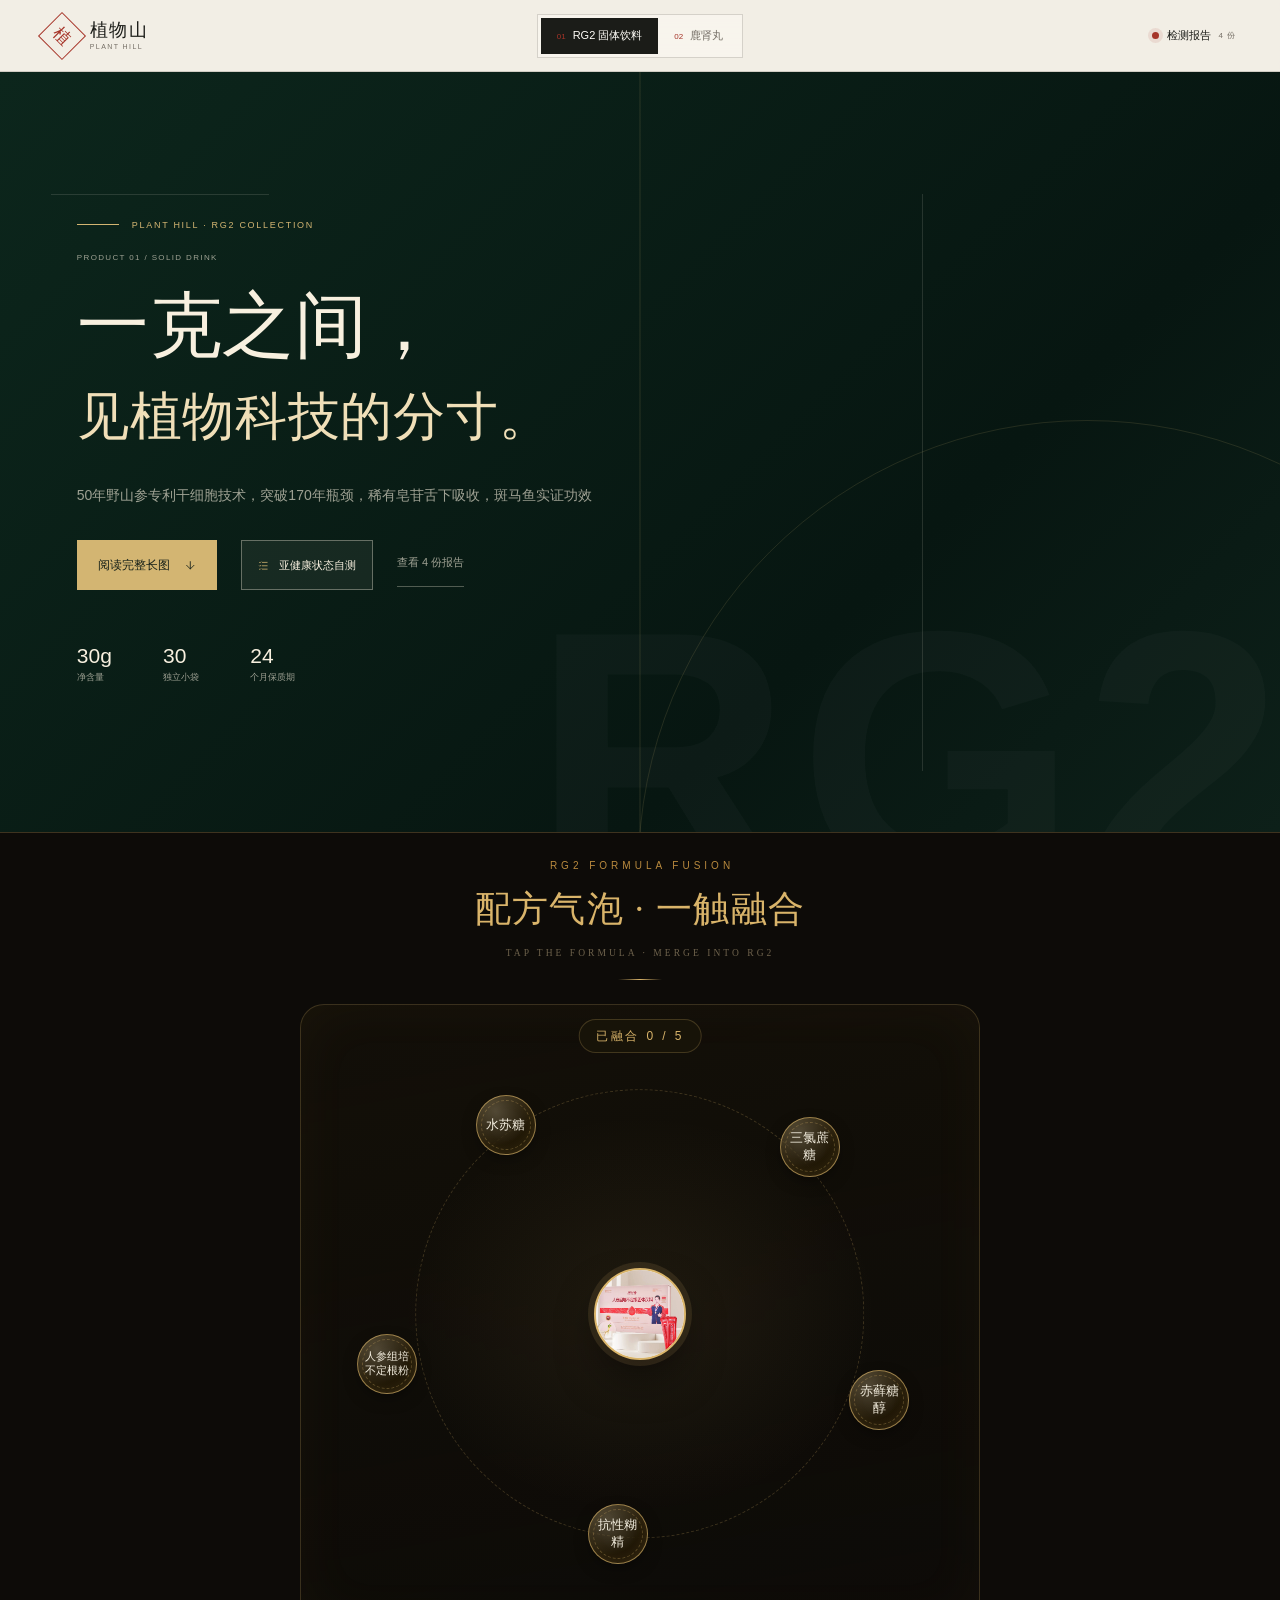
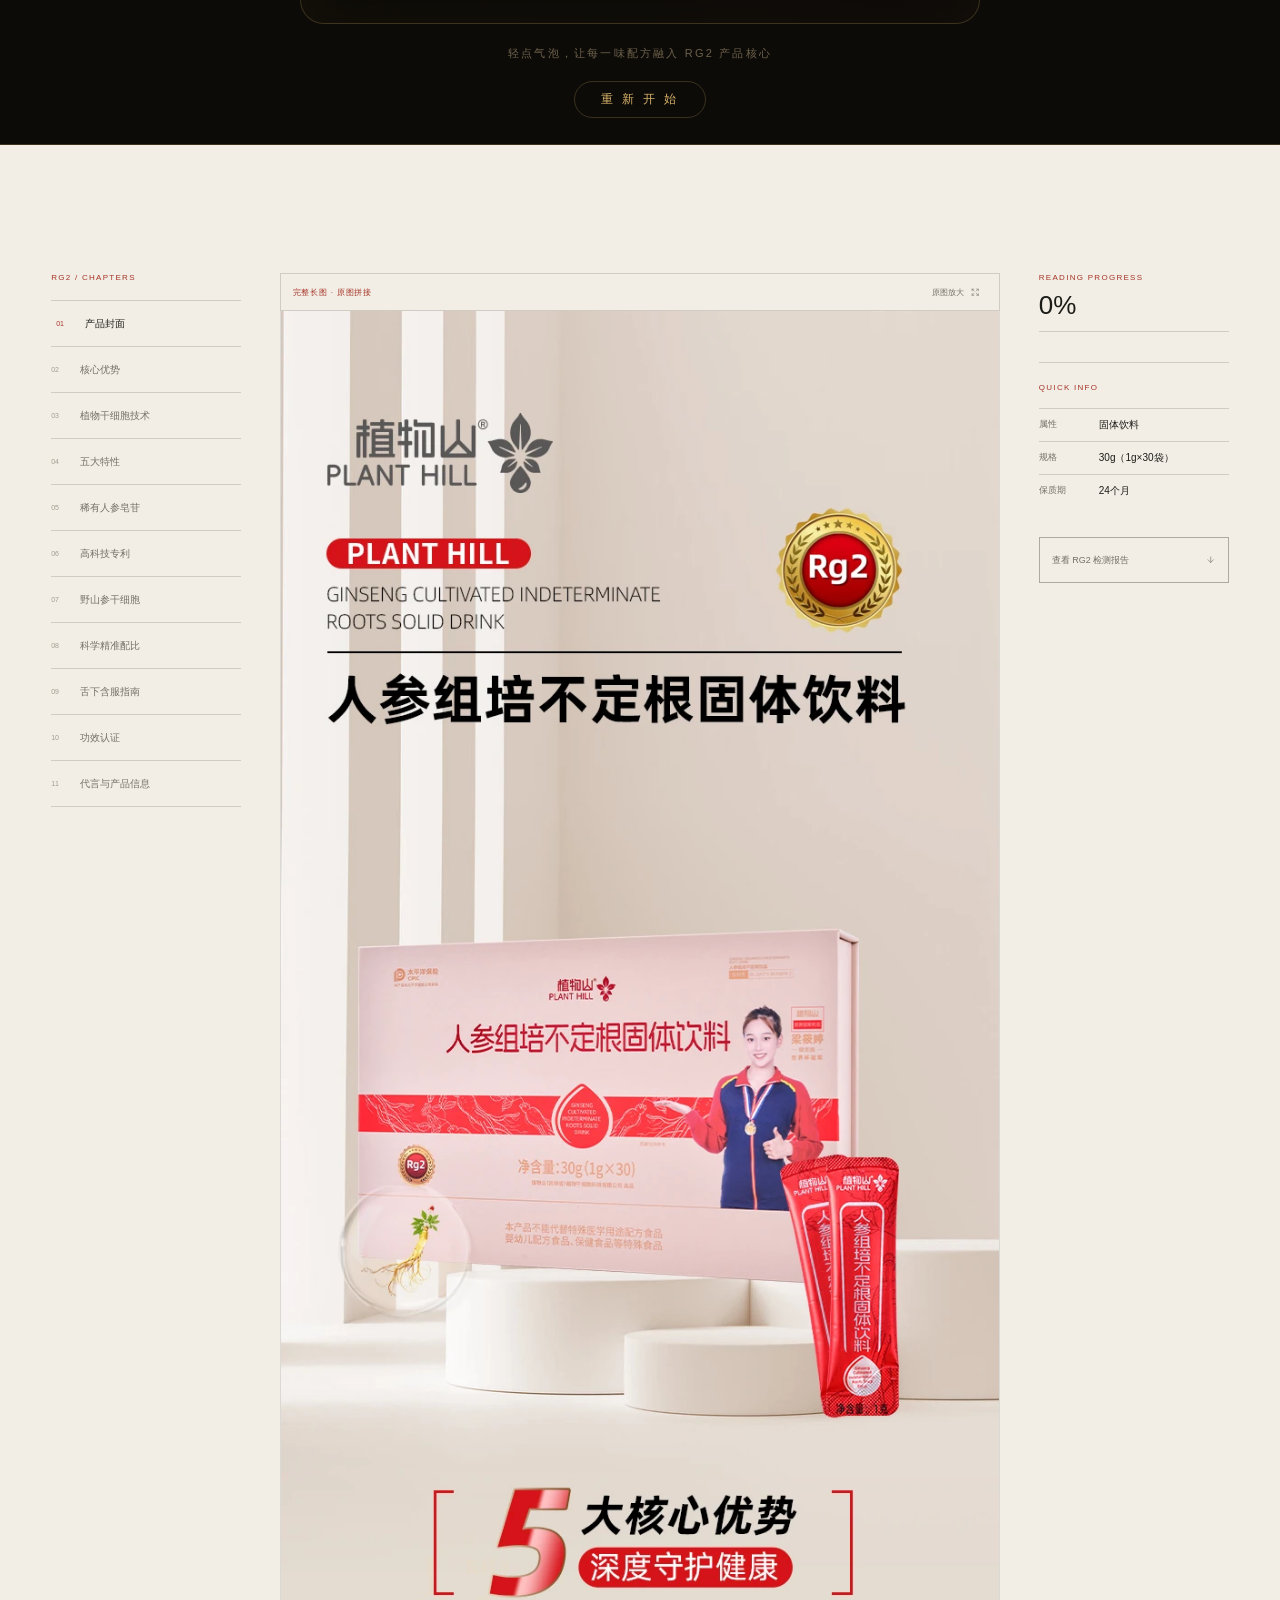
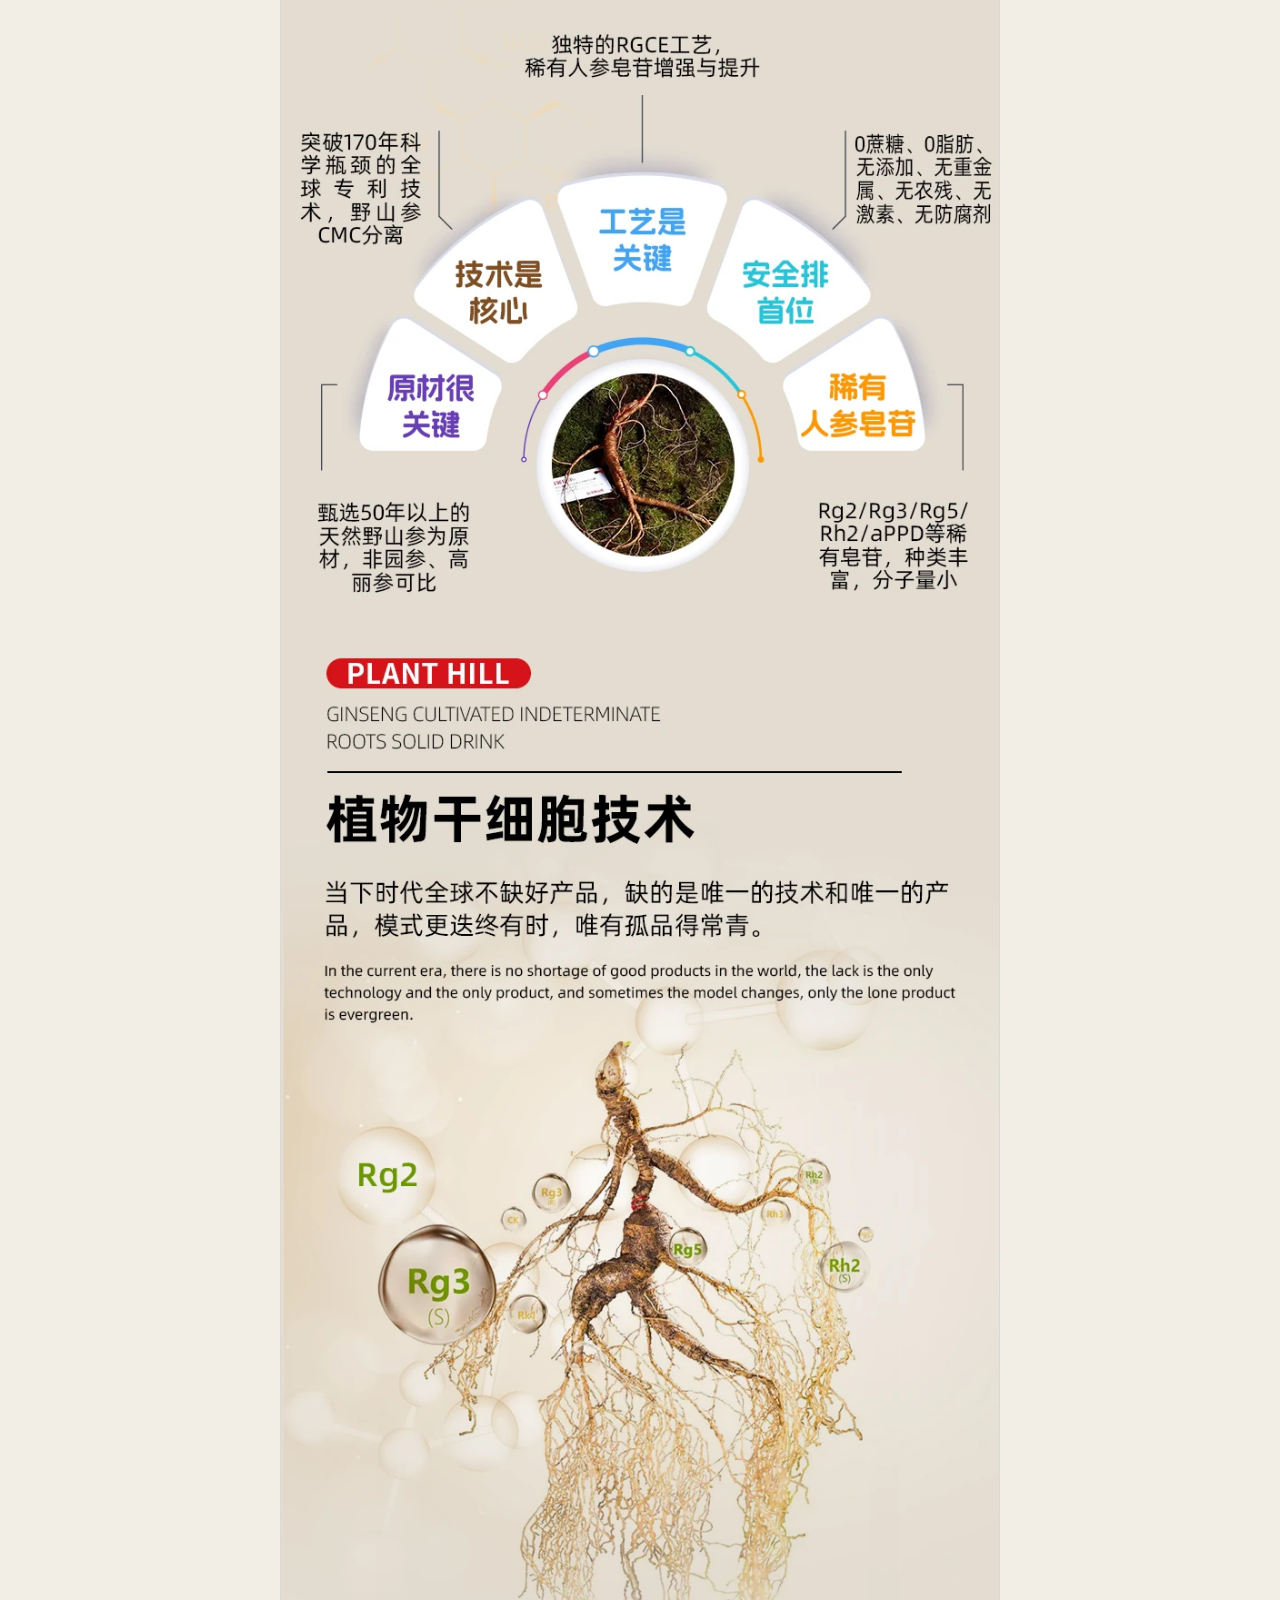
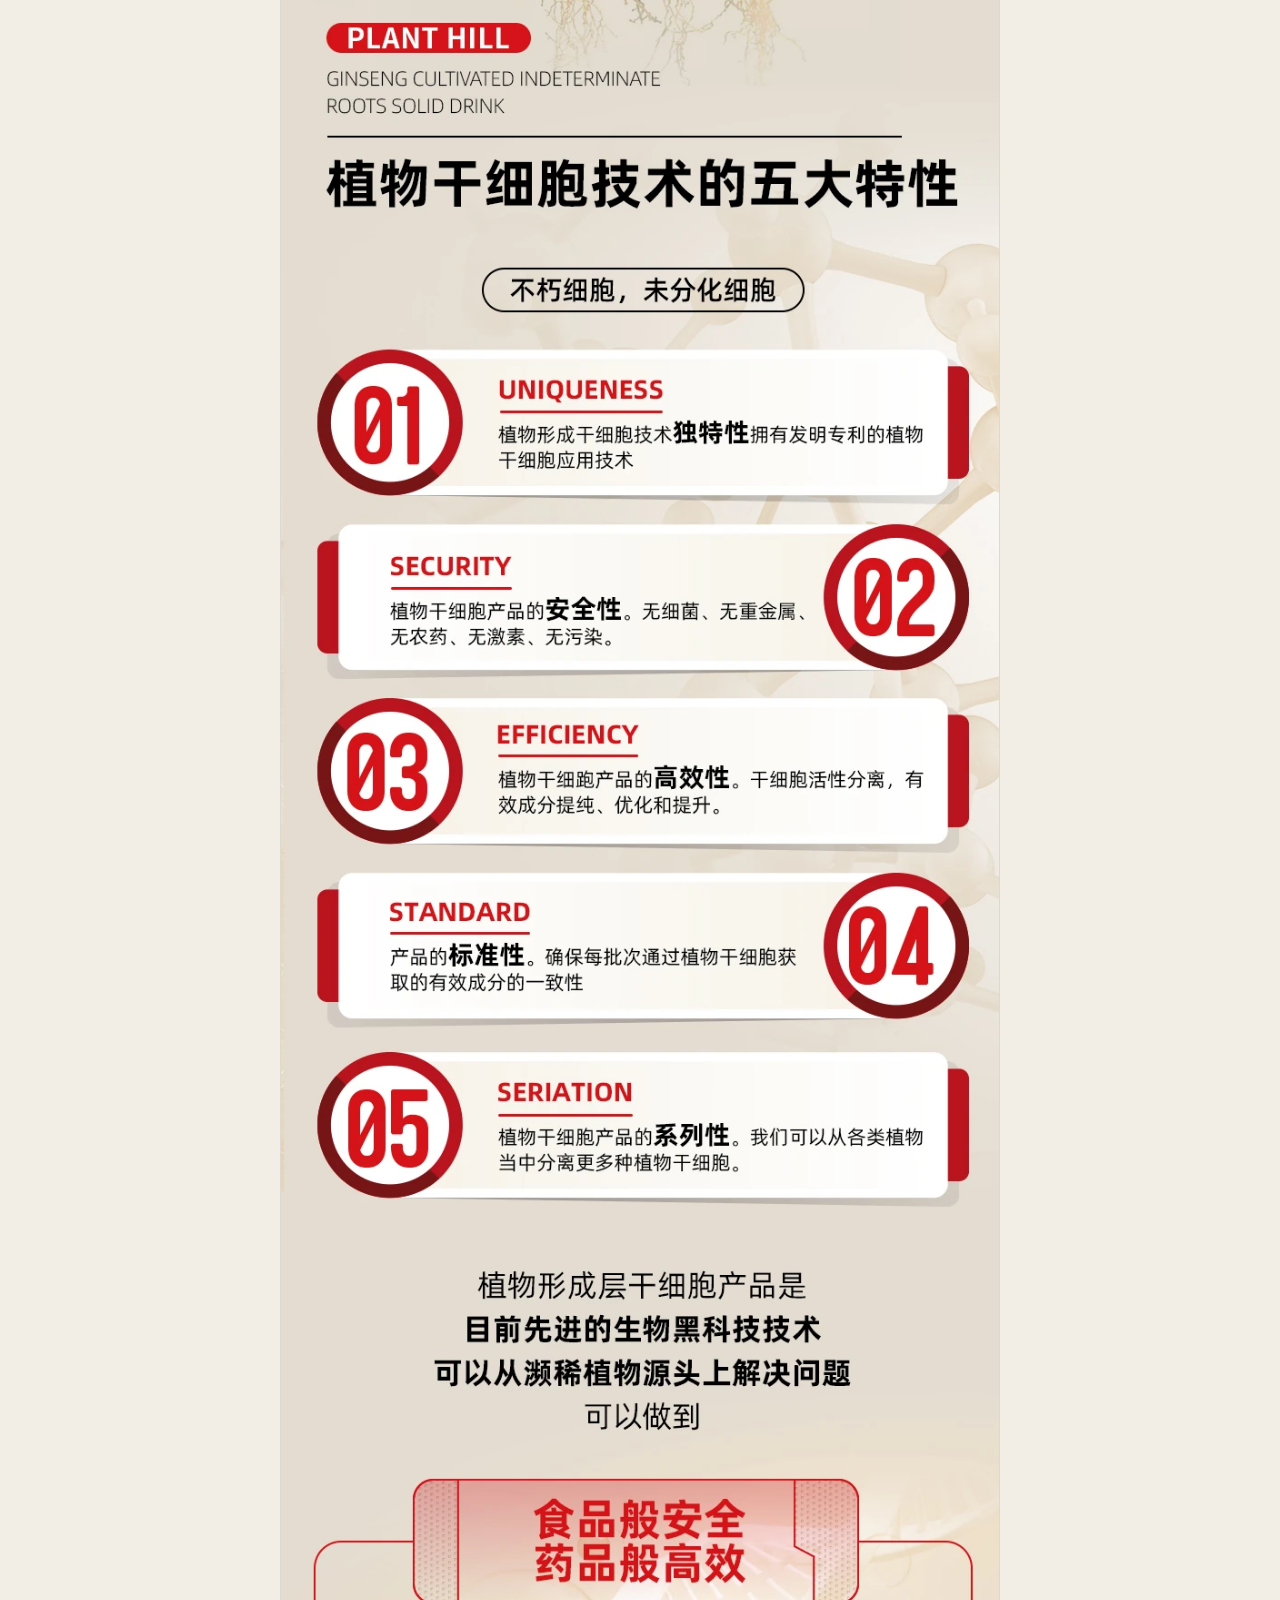
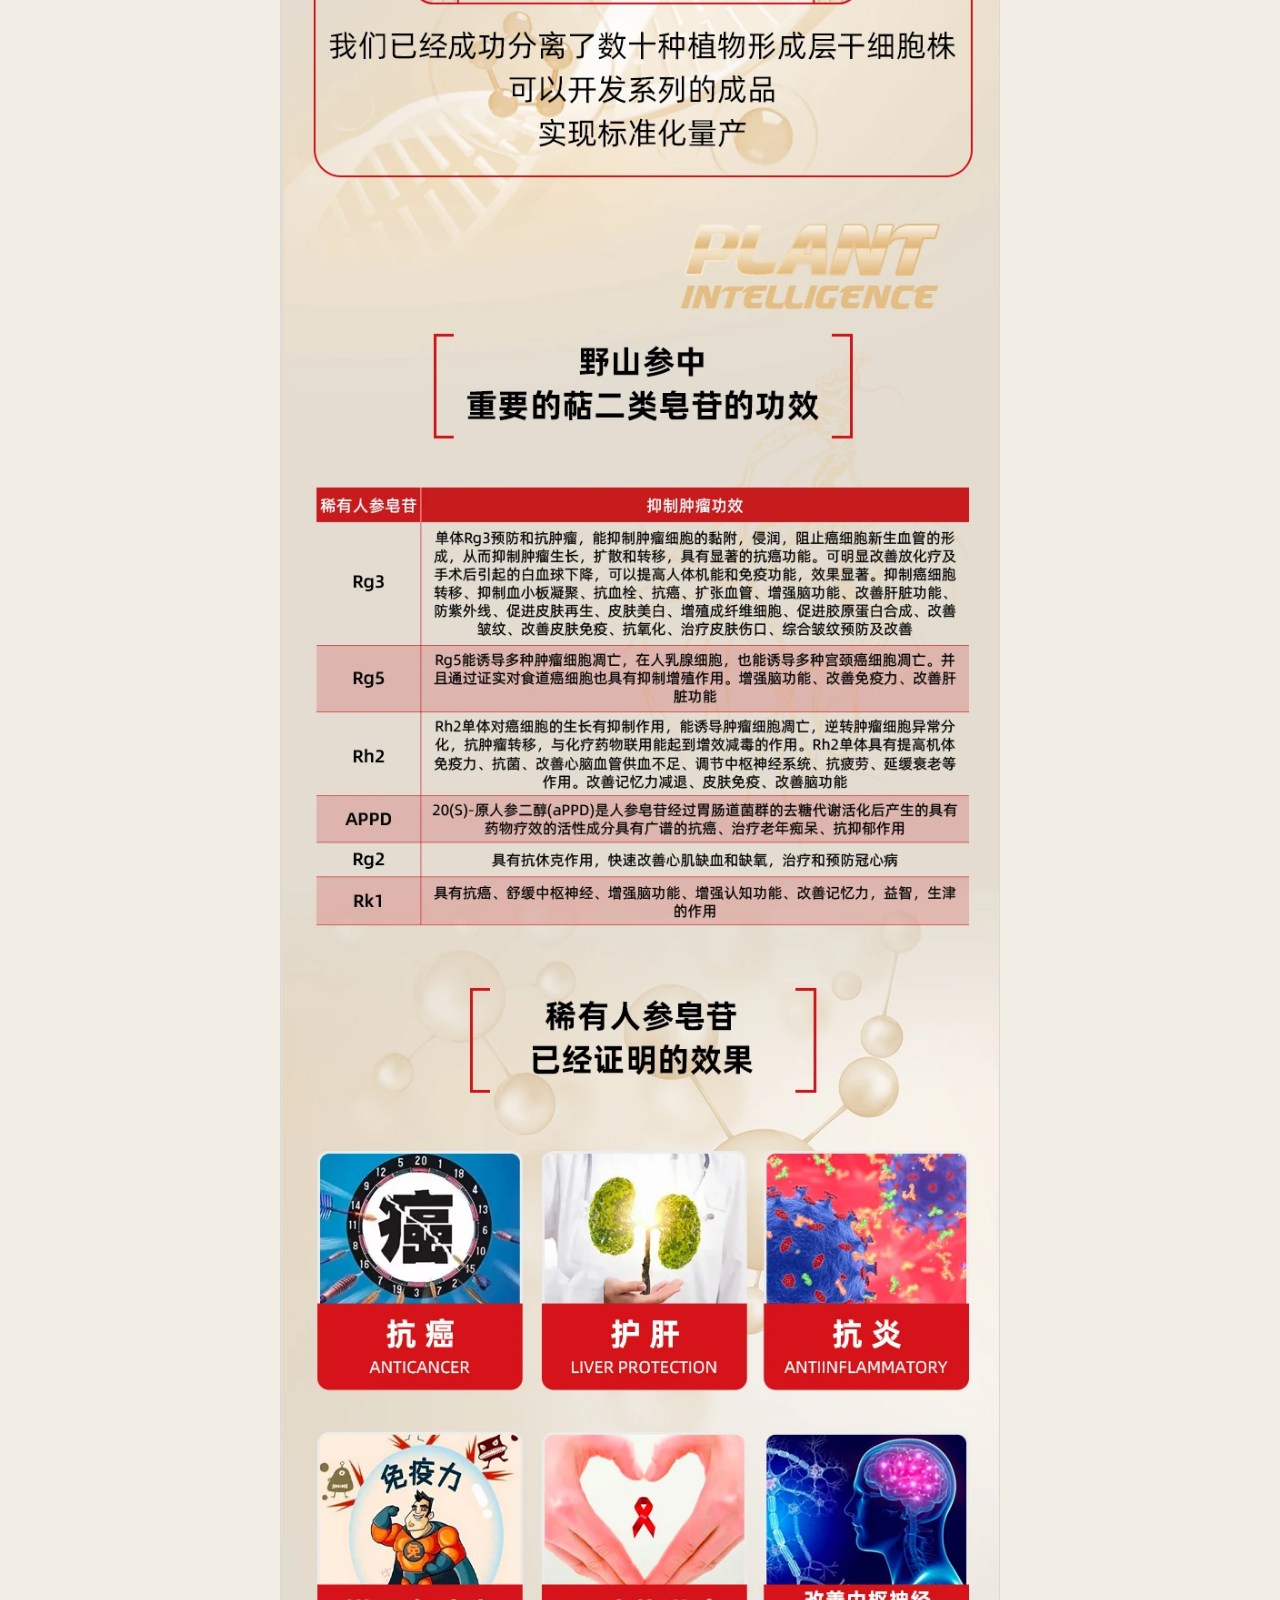
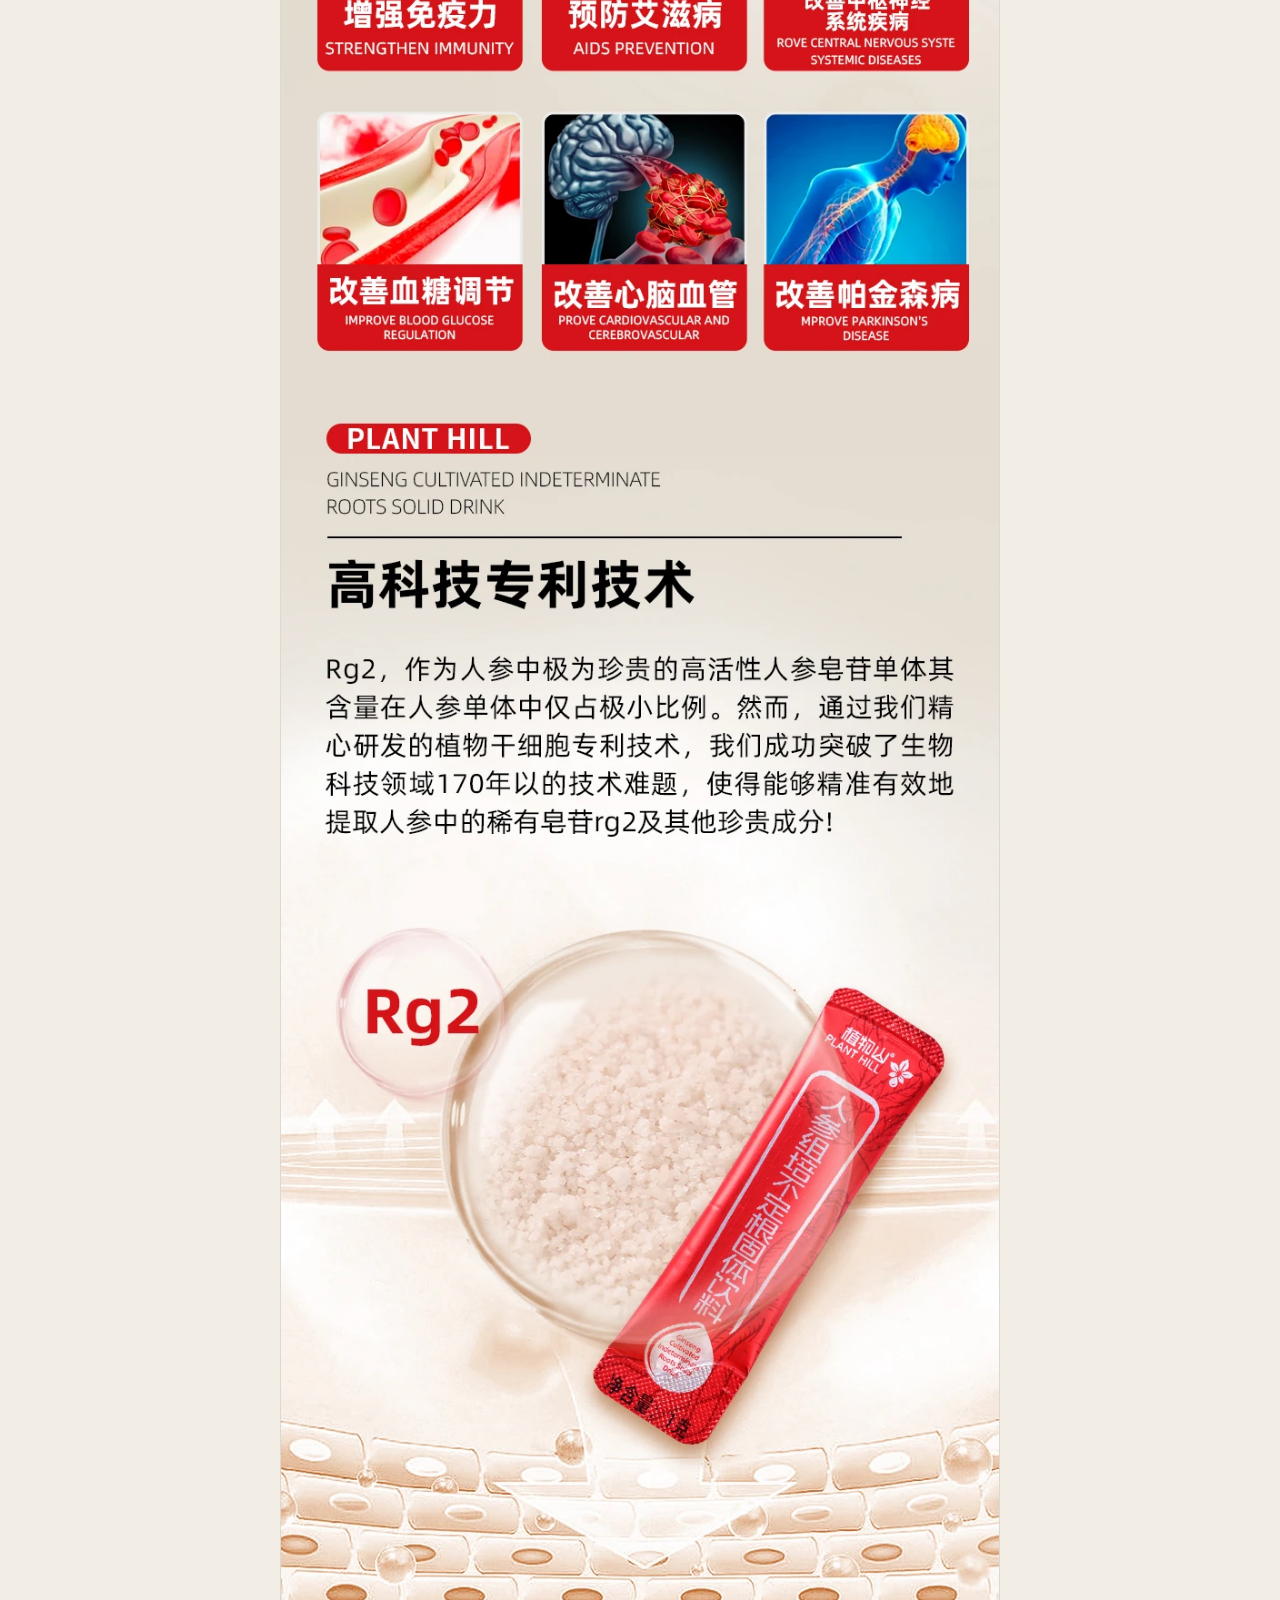
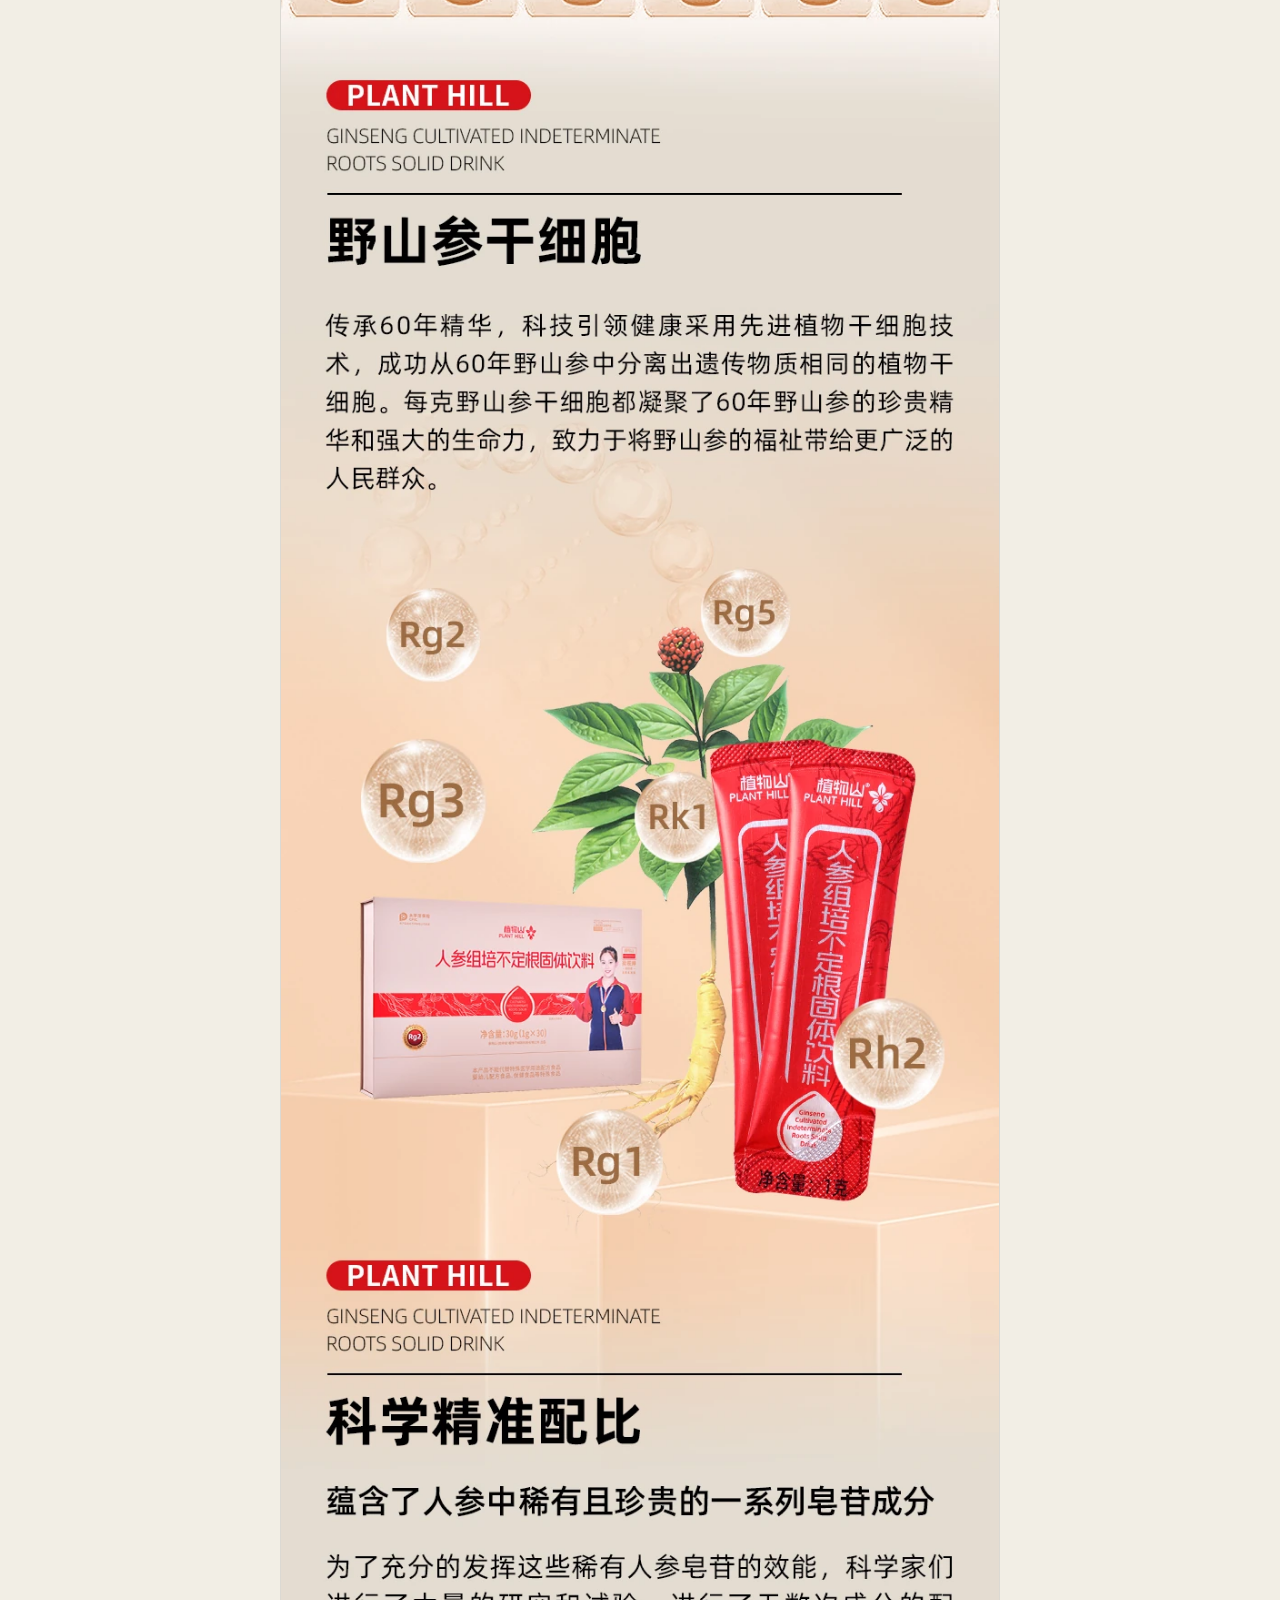
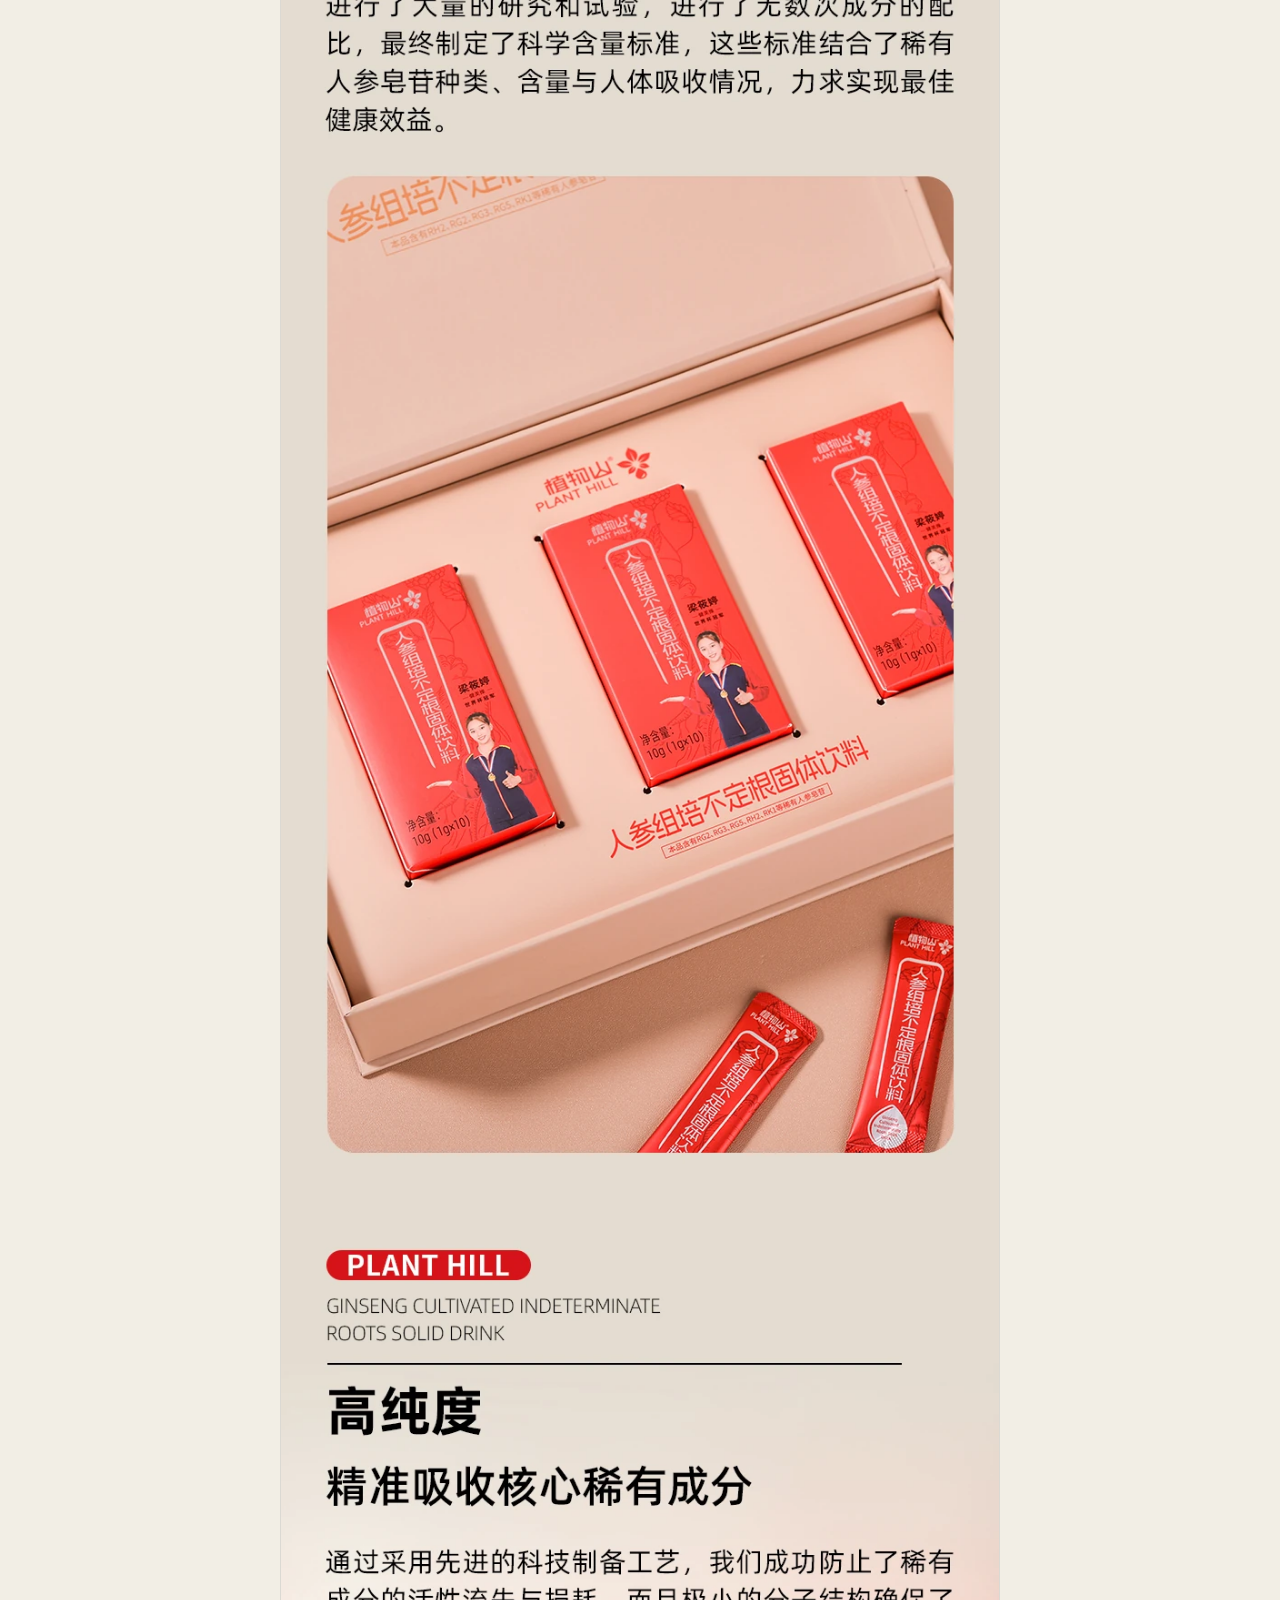
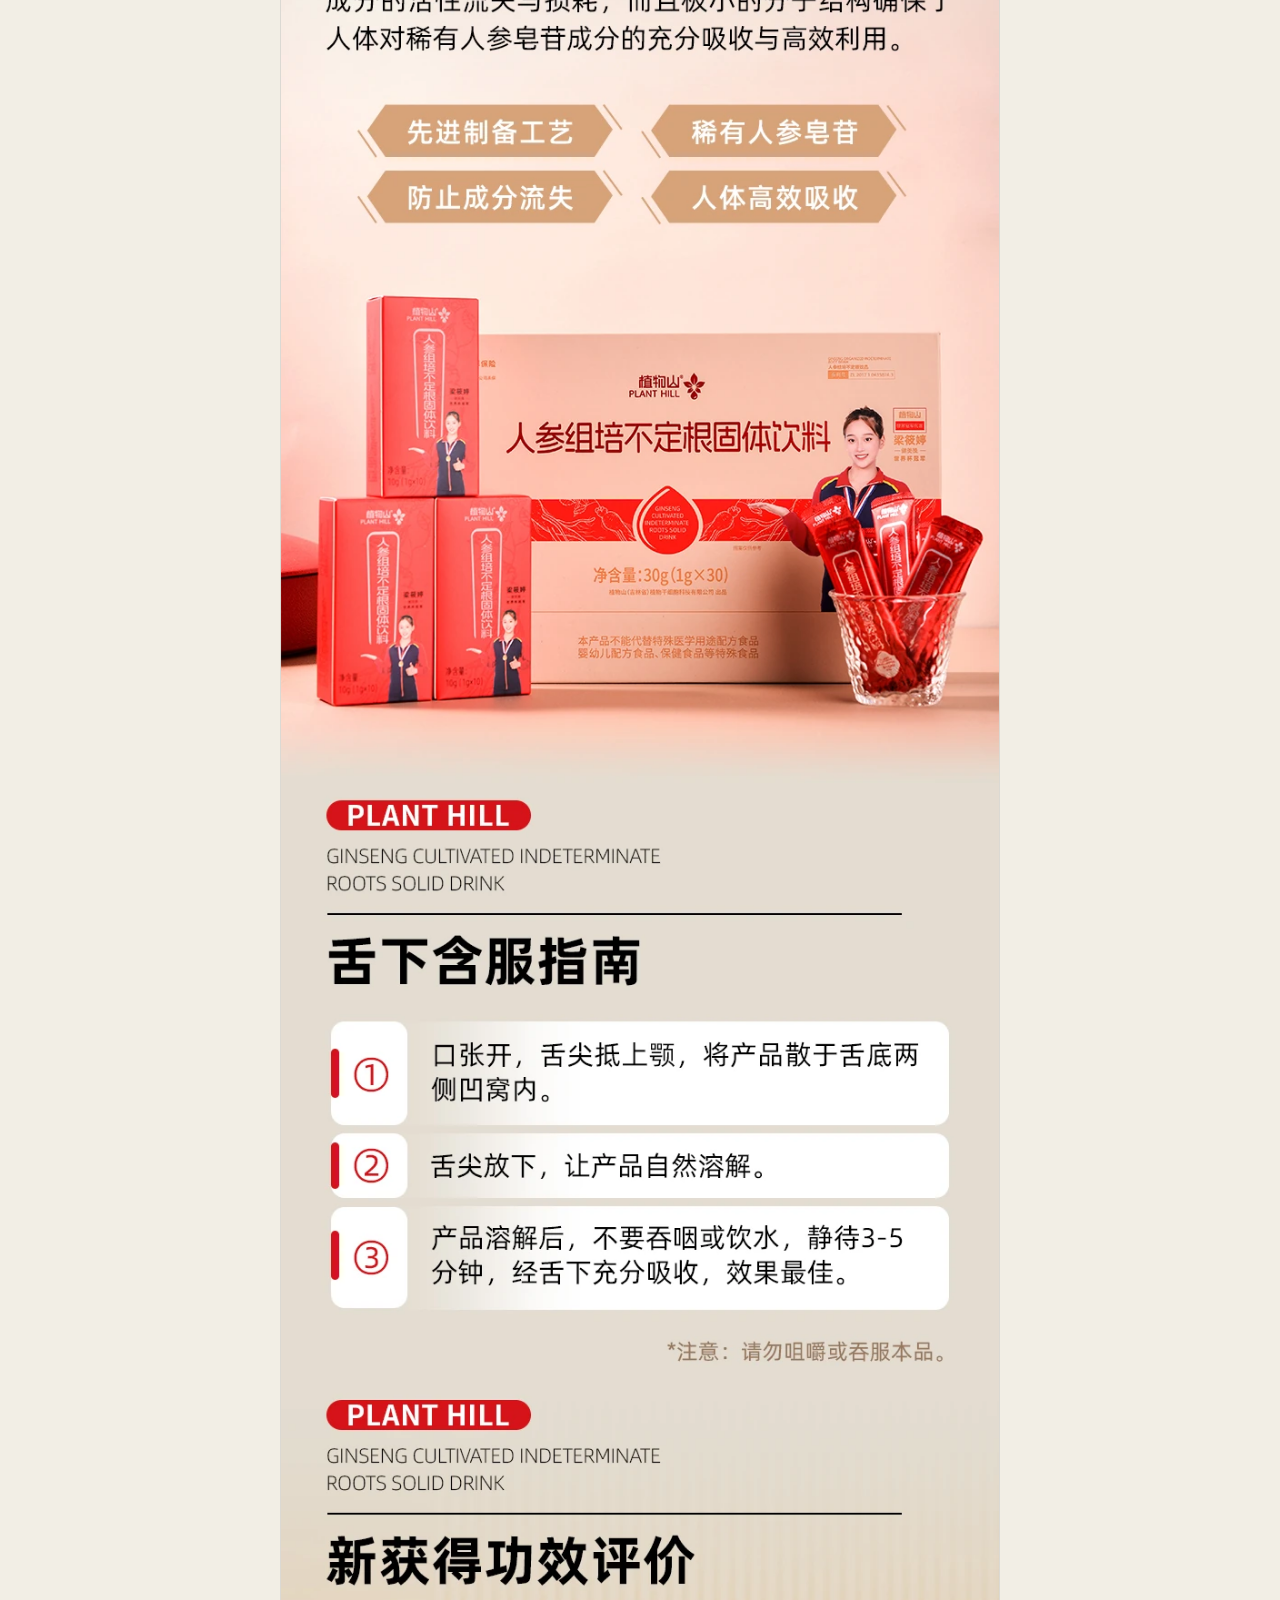
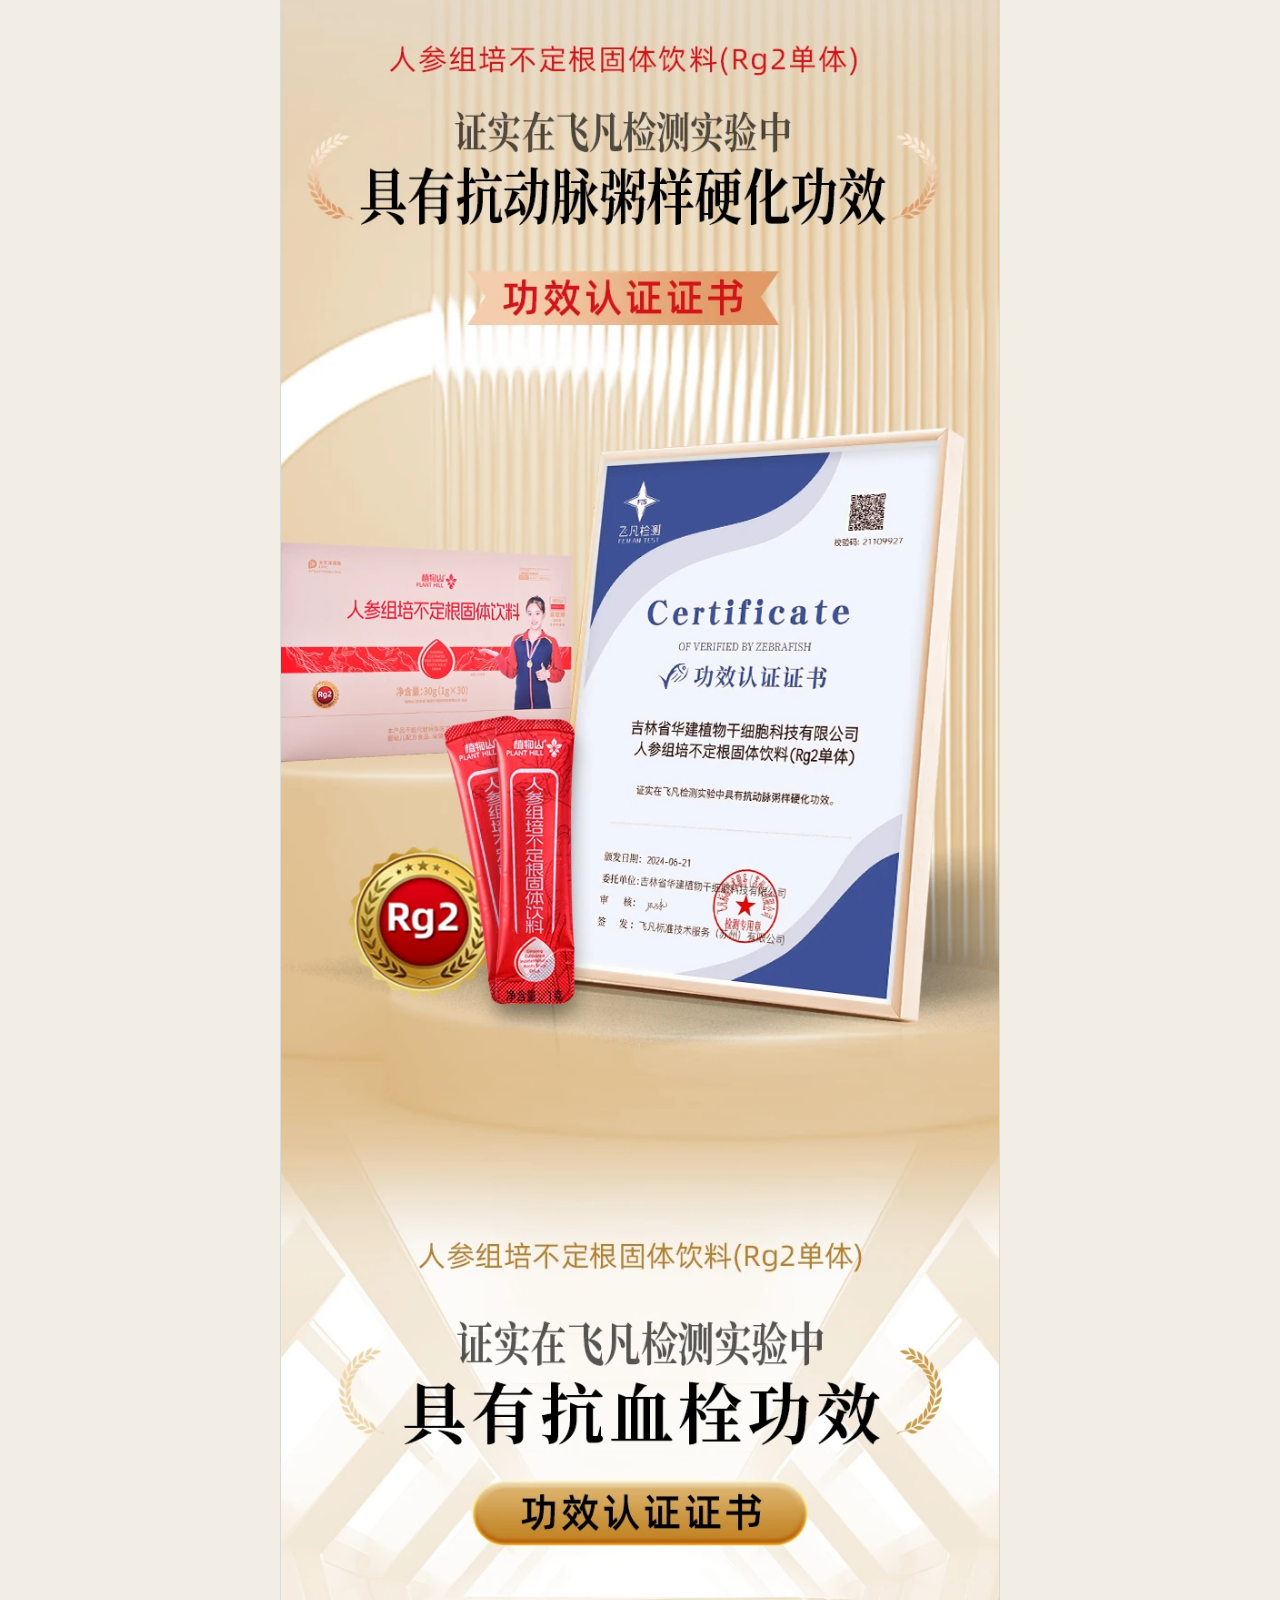
==== index.html @ 921b4574 "部署: 植物山 PLANT HILL 双产品长图档案 (用户源码包)" ====
<!doctype html>
<html lang="zh-CN">
<head>
  <meta charset="utf-8">
  <meta name="viewport" content="width=device-width, initial-scale=1, viewport-fit=cover">
  <meta name="theme-color" content="#f2eee5">
  <meta name="description" content="植物山两款产品独立展示，顶部切换产品，完整原产品长图与对应检测报告。">
  <title>植物山 PLANT HILL｜产品长图档案</title>
  <link rel="icon" href="favicon.svg" type="image/svg+xml">
  <link rel="stylesheet" href="product-reader.css">
</head>
<body data-active-product="rg2">
  <div class="read-progress" aria-hidden="true"><span></span></div>

  <header class="site-header">
    <a class="brand" href="#top" aria-label="植物山产品档案首页">
      <span class="brand-mark">植</span>
      <span>植物山<small>PLANT HILL</small></span>
    </a>
    <nav class="product-jump" role="tablist" aria-label="切换产品">
      <button class="is-active" type="button" role="tab" aria-selected="true" data-switch-product="rg2">
        <span>01</span>RG2 固体饮料
      </button>
      <button type="button" role="tab" aria-selected="false" data-switch-product="lushen">
        <span>02</span>鹿肾丸
      </button>
    </nav>
    <button class="report-jump" type="button" data-jump-reports aria-label="查看当前产品的检测报告">
      <span class="report-jump__dot"></span>
      检测报告
      <small data-report-jump-count>4 份</small>
    </button>
  </header>

  <main id="top">
    <article class="product-view is-active" id="view-rg2" data-product-view="rg2">
      <section class="product-hero product-hero--rg2">
        <div class="hero-rule hero-rule--x" aria-hidden="true"></div>
        <div class="hero-rule hero-rule--y" aria-hidden="true"></div>
        <p class="hero-watermark" aria-hidden="true">RG2</p>

        <div class="hero-copy">
          <p class="hero-kicker"><span></span>PLANT HILL · RG2 COLLECTION</p>
          <p class="hero-index">PRODUCT 01 / SOLID DRINK</p>
          <h1>一克之间，<br><em>见植物科技的分寸。</em></h1>
          <p class="hero-lede">
            50年野山参专利干细胞技术，突破170年瓶颈，稀有皂苷舌下吸收，斑马鱼实证功效
          </p>
          <div class="hero-actions">
            <button class="gold-button" type="button" data-scroll-reader="rg2">
              阅读完整长图
              <svg aria-hidden="true"><use href="#icon-arrow-down"></use></svg>
            </button>
            <button class="quiz-entry" type="button" data-open-quiz>
              <svg aria-hidden="true"><use href="#icon-survey"></use></svg>
              亚健康状态自测
            </button>
            <a class="ghost-link" href="#rg2-reports">查看 4 份报告</a>
          </div>
          <dl class="hero-facts">
            <div><dt>30g</dt><dd>净含量</dd></div>
            <div><dt>30</dt><dd>独立小袋</dd></div>
            <div><dt>24</dt><dd>个月保质期</dd></div>
          </dl>
        </div>

      </section>

      <section class="fusion-inline-section" aria-label="人参组培不定根固体饮料成分气泡融合">
        <iframe
          class="fusion-inline-frame"
          title="人参组培不定根固体饮料成分气泡融合"
          src="interaction/%E6%88%90%E5%88%86%E6%B0%94%E6%B3%A1%E8%9E%8D%E5%90%88%E7%BB%84%E4%BB%B6.html?product=rg2&amp;embed=1#rg2"
          data-fusion-embed="rg2"
          loading="lazy"
        ></iframe>
      </section>

      <section class="reader-section" id="rg2-reader" data-reader-section="rg2">
        <div class="mobile-chapters" aria-label="RG2 长图章节">
          <button type="button" data-chapter-product="rg2" data-chapter-y="0">产品封面</button>
          <button type="button" data-chapter-product="rg2" data-chapter-y="1200">核心优势</button>
          <button type="button" data-chapter-product="rg2" data-chapter-y="3150">五大特性</button>
          <button type="button" data-chapter-product="rg2" data-chapter-y="5150">稀有人参皂苷</button>
          <button type="button" data-chapter-product="rg2" data-chapter-y="9780">科学配比</button>
          <button type="button" data-chapter-product="rg2" data-chapter-y="13500">功效认证</button>
          <button type="button" data-chapter-product="rg2" data-chapter-y="18420">产品信息</button>
        </div>

        <div class="reader-shell">
          <aside class="chapter-rail" data-rail="rg2">
            <p>RG2 / CHAPTERS</p>
            <ol>
              <li><button class="is-active" type="button" data-chapter-product="rg2" data-chapter-y="0"><span>01</span>产品封面</button></li>
              <li><button type="button" data-chapter-product="rg2" data-chapter-y="1200"><span>02</span>核心优势</button></li>
              <li><button type="button" data-chapter-product="rg2" data-chapter-y="2100"><span>03</span>植物干细胞技术</button></li>
              <li><button type="button" data-chapter-product="rg2" data-chapter-y="3150"><span>04</span>五大特性</button></li>
              <li><button type="button" data-chapter-product="rg2" data-chapter-y="5150"><span>05</span>稀有人参皂苷</button></li>
              <li><button type="button" data-chapter-product="rg2" data-chapter-y="7100"><span>06</span>高科技专利</button></li>
              <li><button type="button" data-chapter-product="rg2" data-chapter-y="8450"><span>07</span>野山参干细胞</button></li>
              <li><button type="button" data-chapter-product="rg2" data-chapter-y="9780"><span>08</span>科学精准配比</button></li>
              <li><button type="button" data-chapter-product="rg2" data-chapter-y="11550"><span>09</span>舌下含服指南</button></li>
              <li><button type="button" data-chapter-product="rg2" data-chapter-y="13500"><span>10</span>功效认证</button></li>
              <li><button type="button" data-chapter-product="rg2" data-chapter-y="18420"><span>11</span>代言与产品信息</button></li>
            </ol>
          </aside>

          <div class="long-frame">
            <div class="long-toolbar">
              <span>完整长图 · 原图拼接</span>
              <button type="button" data-open-viewer="rg2">原图放大 <svg aria-hidden="true"><use href="#icon-expand"></use></svg></button>
            </div>
            <div class="long-stack" data-long-product="rg2" data-total-height="20789" tabindex="0" role="button" aria-label="打开 RG2 产品长图阅读器">
              <img src="assets/long/rg2-01.webp" alt="人参组培不定根固体饮料产品长图上半部分" width="790" height="10395" loading="lazy" decoding="async">
              <img src="assets/long/rg2-02.webp" alt="人参组培不定根固体饮料产品长图下半部分" width="790" height="10394" loading="lazy" decoding="async">
              <span class="long-open-hint"><svg aria-hidden="true"><use href="#icon-expand"></use></svg>点击放大</span>
            </div>
          </div>

          <aside class="reader-tools">
            <div class="reading-status">
              <p>READING PROGRESS</p>
              <strong data-reading-percent="rg2">0%</strong>
              <i><b data-reading-bar="rg2"></b></i>
            </div>
            <div class="quick-facts">
              <p>QUICK INFO</p>
              <dl>
                <div><dt>属性</dt><dd>固体饮料</dd></div>
                <div><dt>规格</dt><dd>30g（1g×30袋）</dd></div>
                <div><dt>保质期</dt><dd>24个月</dd></div>
              </dl>
            </div>
            <a class="rail-report-link" href="#rg2-reports">查看 RG2 检测报告<svg aria-hidden="true"><use href="#icon-arrow-down"></use></svg></a>
          </aside>
        </div>
      </section>

      <section class="product-reports" id="rg2-reports" data-report-group="rg2">
        <header class="reports-head">
          <p>RG2 / VERIFICATION FILES</p>
          <div>
            <h3>人参组培不定根固体饮料<br><em>对应检测报告</em></h3>
            <p>以下 4 份文件与 RG2 产品相关，点击即在新窗口查看 PDF 原件。</p>
          </div>
        </header>
        <div class="report-grid report-grid--four">
          <a class="report-card" href="assets/reports/功效认证证书.pdf" target="_blank" rel="noopener">
            <span class="report-no">01</span><img src="assets/reports/report-thumb-2.webp" alt="RG2 功效认证证书首页" loading="lazy">
            <div><small>CERTIFICATE</small><strong>功效认证证书</strong><span>查看 PDF <svg aria-hidden="true"><use href="#icon-open"></use></svg></span></div>
          </a>
          <a class="report-card" href="assets/reports/华建报告-抗血栓功效.pdf" target="_blank" rel="noopener">
            <span class="report-no">02</span><img src="assets/reports/report-thumb-4.webp" alt="RG2 抗血栓功效华建报告首页" loading="lazy">
            <div><small>HUJIAN REPORT</small><strong>抗血栓功效</strong><span>查看 PDF <svg aria-hidden="true"><use href="#icon-open"></use></svg></span></div>
          </a>
          <a class="report-card" href="assets/reports/华建报告-抗动脉粥样硬化功效.pdf" target="_blank" rel="noopener">
            <span class="report-no">03</span><img src="assets/reports/report-thumb-5.webp" alt="RG2 抗动脉粥样硬化功效华建报告首页" loading="lazy">
            <div><small>HUJIAN REPORT</small><strong>抗动脉粥样硬化功效</strong><span>查看 PDF <svg aria-hidden="true"><use href="#icon-open"></use></svg></span></div>
          </a>
          <a class="report-card" href="assets/reports/华建报告-心脏保护功效.pdf" target="_blank" rel="noopener">
            <span class="report-no">04</span><img src="assets/reports/report-thumb-6.webp" alt="RG2 心脏保护功效华建报告首页" loading="lazy">
            <div><small>HUJIAN REPORT</small><strong>心脏保护功效</strong><span>查看 PDF <svg aria-hidden="true"><use href="#icon-open"></use></svg></span></div>
          </a>
        </div>
      </section>
    </article>

    <article class="product-view" id="view-lushen" data-product-view="lushen" hidden>
      <section class="product-hero product-hero--lushen">
        <div class="hero-rule hero-rule--x" aria-hidden="true"></div>
        <div class="hero-rule hero-rule--y" aria-hidden="true"></div>
        <p class="hero-watermark" aria-hidden="true">鹿肾丸</p>

        <div class="hero-copy">
          <p class="hero-kicker"><span></span>PLANT HILL · DEER KIDNEY COLLECTION</p>
          <p class="hero-index">PRODUCT 02 / DEER KIDNEY PILL</p>
          <h1>十四味相遇，<br><em>凝成一丸东方章法。</em></h1>
          <p class="hero-lede">
            植物干细胞胁迫技术富集稀有皂苷，14味珍材组方，鹿鞭鹿茸血滋补，SGS权威检测
          </p>
          <div class="hero-actions">
            <button class="gold-button" type="button" data-scroll-reader="lushen">
              阅读完整长图
              <svg aria-hidden="true"><use href="#icon-arrow-down"></use></svg>
            </button>
            <button class="quiz-entry" type="button" data-open-quiz>
              <svg aria-hidden="true"><use href="#icon-survey"></use></svg>
              亚健康状态自测
            </button>
            <a class="ghost-link" href="#lushen-reports">查看 3 份报告</a>
          </div>
          <dl class="hero-facts">
            <div><dt>18g</dt><dd>净含量</dd></div>
            <div><dt>6g×3</dt><dd>独立规格</dd></div>
            <div><dt>14</dt><dd>味原料</dd></div>
          </dl>
        </div>

      </section>

      <section class="fusion-inline-section" aria-label="人参组培不定根鹿肾丸原料气泡融合">
        <iframe
          class="fusion-inline-frame"
          title="人参组培不定根鹿肾丸原料气泡融合"
          src="interaction/%E6%88%90%E5%88%86%E6%B0%94%E6%B3%A1%E8%9E%8D%E5%90%88%E7%BB%84%E4%BB%B6.html?product=lushen&amp;embed=1#lushen"
          data-fusion-embed="lushen"
          loading="lazy"
        ></iframe>
      </section>

      <section class="reader-section" id="lushen-reader" data-reader-section="lushen">
        <div class="mobile-chapters" aria-label="鹿肾丸长图章节">
          <button type="button" data-chapter-product="lushen" data-chapter-y="0">产品封面</button>
          <button type="button" data-chapter-product="lushen" data-chapter-y="1200">核心优势</button>
          <button type="button" data-chapter-product="lushen" data-chapter-y="2100">植物干细胞技术</button>
          <button type="button" data-chapter-product="lushen" data-chapter-y="3600">五大特性</button>
          <button type="button" data-chapter-product="lushen" data-chapter-y="5000">精选原料</button>
          <button type="button" data-chapter-product="lushen" data-chapter-y="8470">产品展示</button>
          <button type="button" data-chapter-product="lushen" data-chapter-y="10600">产品信息</button>
        </div>

        <div class="reader-shell">
          <aside class="chapter-rail" data-rail="lushen">
            <p>鹿肾丸 / CHAPTERS</p>
            <ol>
              <li><button class="is-active" type="button" data-chapter-product="lushen" data-chapter-y="0"><span>01</span>产品封面</button></li>
              <li><button type="button" data-chapter-product="lushen" data-chapter-y="1200"><span>02</span>核心优势</button></li>
              <li><button type="button" data-chapter-product="lushen" data-chapter-y="2100"><span>03</span>植物干细胞技术</button></li>
              <li><button type="button" data-chapter-product="lushen" data-chapter-y="3600"><span>04</span>生物学五大特性</button></li>
              <li><button type="button" data-chapter-product="lushen" data-chapter-y="5000"><span>05</span>严苛标准</button></li>
              <li><button type="button" data-chapter-product="lushen" data-chapter-y="5700"><span>06</span>精选原料</button></li>
              <li><button type="button" data-chapter-product="lushen" data-chapter-y="8470"><span>07</span>产品展示</button></li>
              <li><button type="button" data-chapter-product="lushen" data-chapter-y="10600"><span>08</span>产品信息</button></li>
            </ol>
          </aside>

          <div class="long-frame">
            <div class="long-toolbar">
              <span>完整长图 · 原图展示</span>
              <button type="button" data-open-viewer="lushen">原图放大 <svg aria-hidden="true"><use href="#icon-expand"></use></svg></button>
            </div>
            <div class="long-stack" data-long-product="lushen" data-total-height="11874" tabindex="0" role="button" aria-label="打开鹿肾丸产品长图阅读器">
              <img src="assets/long/lushen-complete.webp" alt="人参组培不定根鹿肾丸完整产品长图" width="790" height="11874" loading="lazy" decoding="async">
              <span class="long-open-hint"><svg aria-hidden="true"><use href="#icon-expand"></use></svg>点击放大</span>
            </div>
          </div>

          <aside class="reader-tools">
            <div class="reading-status">
              <p>READING PROGRESS</p>
              <strong data-reading-percent="lushen">0%</strong>
              <i><b data-reading-bar="lushen"></b></i>
            </div>
            <div class="quick-facts">
              <p>QUICK INFO</p>
              <dl>
                <div><dt>属性</dt><dd>蜂产品制品</dd></div>
                <div><dt>规格</dt><dd>18g（6g×3）</dd></div>
                <div><dt>保质期</dt><dd>24个月</dd></div>
              </dl>
            </div>
            <a class="rail-report-link" href="#lushen-reports">查看鹿肾丸检测报告<svg aria-hidden="true"><use href="#icon-arrow-down"></use></svg></a>
          </aside>
        </div>
      </section>

      <section class="product-reports product-reports--lushen" id="lushen-reports" data-report-group="lushen">
        <header class="reports-head">
          <p>鹿肾丸 / VERIFICATION FILES</p>
          <div>
            <h3>人参组培不定根鹿肾丸<br><em>对应检测报告</em></h3>
            <p>以下 3 份文件与鹿肾丸产品相关，点击即在新窗口查看 PDF 原件。</p>
          </div>
        </header>
        <div class="report-grid report-grid--three">
          <a class="report-card" href="assets/reports/SGS综合检测报告.pdf" target="_blank" rel="noopener">
            <span class="report-no">01</span><img src="assets/reports/report-thumb-1.webp" alt="鹿肾丸 SGS 综合检测报告首页" loading="lazy">
            <div><small>SGS / COMPREHENSIVE</small><strong>SGS 综合检测</strong><span>查看 PDF <svg aria-hidden="true"><use href="#icon-open"></use></svg></span></div>
          </a>
          <a class="report-card" href="assets/reports/企业标准备案.pdf" target="_blank" rel="noopener">
            <span class="report-no">02</span><img src="assets/reports/report-thumb-3.webp" alt="鹿肾丸企业标准备案首页" loading="lazy">
            <div><small>STANDARD</small><strong>企业标准备案</strong><span>查看 PDF <svg aria-hidden="true"><use href="#icon-open"></use></svg></span></div>
          </a>
          <a class="report-card" href="assets/reports/生产批次检测报告.pdf" target="_blank" rel="noopener">
            <span class="report-no">03</span><img src="assets/reports/report-thumb-7.webp" alt="鹿肾丸生产批次检测报告首页" loading="lazy">
            <div><small>BATCH REPORT</small><strong>生产批次检测报告</strong><span>查看 PDF <svg aria-hidden="true"><use href="#icon-open"></use></svg></span></div>
          </a>
        </div>
      </section>
    </article>
  </main>

  <footer>
    <div class="footer-brand"><span class="brand-mark">植</span><strong>植物山 PLANT HILL</strong></div>
    <p>真实包装 · 原图长档案 · 报告可查</p>
    <a href="#top">返回顶部 <svg aria-hidden="true"><use href="#icon-arrow-up"></use></svg></a>
  </footer>

  <div class="quiz-modal" id="wellnessQuiz" role="dialog" aria-modal="true" aria-labelledby="quizTitle" hidden>
    <div class="quiz-shell">
      <header class="quiz-header">
        <a class="quiz-brand" href="#top" aria-label="植物山">
          <span class="brand-mark">植</span>
          <span>植物山<small>DAILY STATE CHECK</small></span>
        </a>
        <p><span data-quiz-step>00</span> / 06</p>
        <button type="button" data-close-quiz aria-label="关闭自测">×</button>
      </header>
      <div class="quiz-progress" aria-hidden="true"><span data-quiz-progress></span></div>

      <div class="quiz-screen quiz-intro" data-quiz-screen="intro">
        <p class="quiz-eyebrow">DAILY WELLNESS CHECK</p>
        <h2 id="quizTitle">用 6 个问题，<br><em>找到更合适的产品起点。</em></h2>
        <p>从精力、专注、睡眠、作息和恢复状态出发，匹配 RG2 固体饮料、鹿肾丸或两款组合。结果仅用于日常状态参考与产品信息选择，不构成医学诊断或治疗建议。</p>
        <div class="quiz-intro__meta">
          <span>约 1 分钟</span>
          <span>6 道题</span>
          <span>非医疗诊断</span>
        </div>
        <button class="quiz-primary" type="button" data-start-quiz>
          开始自测
          <svg aria-hidden="true"><use href="#icon-arrow-right"></use></svg>
        </button>
      </div>

      <div class="quiz-screen quiz-question" data-quiz-screen="question" hidden>
        <p class="quiz-eyebrow" data-quiz-question-index>QUESTION 01</p>
        <h2 data-quiz-question>早晨醒来后，你通常感觉精力恢复得怎么样？</h2>
        <p class="quiz-question-hint" data-quiz-question-hint>请选择最接近最近两周状态的一项。</p>
        <div class="quiz-options" data-quiz-options></div>
        <div class="quiz-question-nav">
          <button type="button" data-quiz-back>上一题</button>
          <span data-quiz-progress-text>01 / 06</span>
        </div>
      </div>

      <div class="quiz-screen quiz-result" data-quiz-screen="result" hidden>
        <p class="quiz-eyebrow">YOUR MATCHING RESULT</p>
        <div class="quiz-result__top">
          <div class="quiz-score">
            <span data-quiz-score>0</span>
            <small>日常状态关注值</small>
          </div>
          <div>
            <p data-quiz-level>状态较为稳定</p>
            <h2 data-quiz-result-title>优先了解 RG2 固体饮料</h2>
            <p data-quiz-result-copy></p>
          </div>
        </div>

        <div class="quiz-match">
          <div>
            <span>RG2 固体饮料</span>
            <i><b data-quiz-match-rg2></b></i>
            <strong data-quiz-match-rg2-value>0%</strong>
          </div>
          <div>
            <span>鹿肾丸</span>
            <i><b data-quiz-match-lushen></b></i>
            <strong data-quiz-match-lushen-value>0%</strong>
          </div>
        </div>

        <div class="quiz-result-actions">
          <button type="button" data-quiz-go="rg2">查看 RG2 长图</button>
          <button type="button" data-quiz-go="lushen">查看鹿肾丸长图</button>
          <button type="button" data-quiz-restart>重新自测</button>
        </div>
        <p class="quiz-disclaimer">本测试仅用于日常状态自测与产品信息匹配，不构成医学诊断、治疗建议或功效承诺。两款产品均属于食品，不能替代药品；如有疾病或身体不适，请及时咨询专业医生。</p>
      </div>
    </div>
  </div>

  <div class="viewer" id="viewer" role="dialog" aria-modal="true" aria-label="产品长图原图阅读器" hidden>
    <header>
      <div><span data-viewer-label>RG2 / 原图</span><small>拖动画面平移 · 双击切换缩放</small></div>
      <div class="viewer-tools">
        <button type="button" data-viewer-zoom-out aria-label="缩小">−</button>
        <button type="button" data-viewer-reset aria-label="恢复原始比例">1:1</button>
        <button type="button" data-viewer-zoom-in aria-label="放大">＋</button>
        <a href="#" target="_blank" rel="noopener" data-viewer-source>打开原文件</a>
        <button class="viewer-close" type="button" data-viewer-close aria-label="关闭阅读器">×</button>
      </div>
    </header>
    <div class="viewer-scroll" data-viewer-scroll>
      <div class="viewer-stack" data-viewer-stack></div>
    </div>
  </div>

  <div class="toast" role="status" aria-live="polite"></div>

  <svg class="icon-sprite" aria-hidden="true">
    <symbol id="icon-expand" viewBox="0 0 24 24">
      <path d="M8 3H3v5"></path><path d="m3 3 6 6"></path><path d="M16 3h5v5"></path><path d="m21 3-6 6"></path>
      <path d="M8 21H3v-5"></path><path d="m3 21 6-6"></path><path d="M16 21h5v-5"></path><path d="m21 21-6-6"></path>
    </symbol>
    <symbol id="icon-open" viewBox="0 0 24 24">
      <path d="M14 3h7v7"></path><path d="M10 14 21 3"></path>
      <path d="M21 14v5a2 2 0 0 1-2 2H5a2 2 0 0 1-2-2V5a2 2 0 0 1 2-2h5"></path>
    </symbol>
    <symbol id="icon-arrow-down" viewBox="0 0 24 24"><path d="M12 5v14"></path><path d="m19 12-7 7-7-7"></path></symbol>
    <symbol id="icon-arrow-up" viewBox="0 0 24 24"><path d="M12 19V5"></path><path d="m5 12 7-7 7 7"></path></symbol>
    <symbol id="icon-arrow-right" viewBox="0 0 24 24"><path d="M5 12h14"></path><path d="m12 5 7 7-7 7"></path></symbol>
    <symbol id="icon-survey" viewBox="0 0 24 24">
      <path d="M9 5h10"></path><path d="M9 12h10"></path><path d="M9 19h10"></path>
      <path d="m3 5 1 1 2-2"></path><path d="m3 12 1 1 2-2"></path><path d="m3 19 1 1 2-2"></path>
    </symbol>
    <symbol id="icon-bubbles" viewBox="0 0 24 24">
      <circle cx="8" cy="15" r="4"></circle>
      <circle cx="15.5" cy="8.5" r="2.5"></circle>
      <circle cx="18.5" cy="16" r="3"></circle>
      <path d="M7.6 13.7c.5-.6 1.2-1 2.1-1"></path>
    </symbol>
  </svg>

  <script src="product-reader.js"></script>
</body>
</html>
---- product-reader.css ----
:root {
  --paper: #f2eee5;
  --paper-deep: #e8e0d4;
  --ink: #1b1c18;
  --muted: #756f66;
  --faint: #a49b90;
  --line: rgba(43, 39, 34, 0.17);
  --line-strong: rgba(43, 39, 34, 0.34);
  --green: #203e31;
  --green-soft: #315446;
  --red: #a63428;
  --gold: #b18b4f;
  --white: #fffdf8;
  --header: rgba(242, 238, 229, 0.9);
  --serif: "Songti SC", "STSong", "Noto Serif CJK SC", serif;
  --sans: "PingFang SC", "Hiragino Sans GB", "Microsoft YaHei", sans-serif;
  --en: "Avenir Next", "Helvetica Neue", Arial, sans-serif;
}

* { box-sizing: border-box; }
html { scroll-behavior: smooth; background: var(--paper); }
body {
  margin: 0;
  min-width: 300px;
  overflow-x: hidden;
  background:
    linear-gradient(90deg, transparent calc(100% - 1px), rgba(43, 39, 34, 0.04) 100%),
    var(--paper);
  background-size: 25% 100%;
  color: var(--ink);
  font-family: var(--sans);
}
body.is-viewer-open { overflow: hidden; }
img { display: block; max-width: 100%; }
a { color: inherit; text-decoration: none; }
button { color: inherit; font: inherit; }
button, a { -webkit-tap-highlight-color: transparent; }
button:focus-visible, a:focus-visible, [tabindex]:focus-visible {
  outline: 2px solid var(--red);
  outline-offset: 4px;
}
.icon-sprite { position: absolute; width: 0; height: 0; overflow: hidden; }
svg {
  width: 1.05em;
  height: 1.05em;
  fill: none;
  stroke: currentColor;
  stroke-width: 1.6;
  stroke-linecap: round;
  stroke-linejoin: round;
}

.read-progress {
  position: fixed;
  top: 0;
  left: 0;
  z-index: 200;
  width: 100%;
  height: 2px;
}
.read-progress span {
  display: block;
  width: 0;
  height: 100%;
  background: var(--red);
  box-shadow: 0 0 12px rgba(166, 52, 40, 0.4);
}

.site-header {
  position: sticky;
  top: 0;
  z-index: 100;
  display: grid;
  grid-template-columns: 1fr auto 1fr;
  align-items: center;
  min-height: 72px;
  padding: 0 clamp(18px, 3.5vw, 58px);
  border-bottom: 1px solid var(--line);
  background: var(--header);
  backdrop-filter: blur(18px);
}
.brand { display: inline-flex; align-items: center; gap: 11px; width: fit-content; }
.brand-mark {
  display: grid;
  width: 34px;
  height: 34px;
  place-items: center;
  border: 1px solid var(--red);
  color: var(--red);
  font-family: var(--serif);
  font-size: 17px;
  transform: rotate(45deg);
}
.brand > span:last-child { display: grid; font-family: var(--serif); font-size: 18px; line-height: 1.15; letter-spacing: 0.08em; }
.brand small { margin-top: 3px; color: var(--muted); font-family: var(--en); font-size: 7px; letter-spacing: 0.2em; }

.product-jump {
  display: flex;
  min-height: 44px;
  padding: 3px;
  border: 1px solid var(--line);
  background: rgba(255, 253, 248, 0.42);
}
.product-jump button {
  min-height: 36px;
  padding: 0 16px;
  border: 0;
  background: transparent;
  color: var(--muted);
  font-size: 11px;
  cursor: pointer;
  transition: background-color 180ms ease, color 180ms ease;
}
.product-jump button span { margin-right: 7px; color: var(--red); font-family: var(--en); font-size: 8px; }
.product-jump button.is-active { background: var(--ink); color: var(--white); }

.report-jump {
  display: inline-flex;
  min-height: 44px;
  align-items: center;
  justify-self: end;
  gap: 8px;
  padding: 0;
  border: 0;
  background: transparent;
  font-size: 11px;
  cursor: pointer;
}
.report-jump__dot { width: 7px; height: 7px; border-radius: 50%; background: var(--red); box-shadow: 0 0 0 4px rgba(166, 52, 40, 0.1); }
.report-jump small { color: var(--muted); font-family: var(--en); font-size: 8px; letter-spacing: 0.08em; }

.opening {
  position: relative;
  display: grid;
  grid-template-columns: minmax(170px, 0.3fr) minmax(0, 1fr);
  gap: clamp(24px, 6vw, 96px);
  min-height: 520px;
  align-content: center;
  padding: clamp(80px, 10vw, 140px) clamp(22px, 5vw, 76px);
  border-bottom: 1px solid var(--line);
}
.opening-index { align-self: start; margin-top: 13px; color: var(--red); font-family: var(--en); font-size: 8px; letter-spacing: 0.16em; line-height: 1.9; }
.opening-copy { position: relative; z-index: 2; }
.opening-copy > p { margin: 0 0 24px; color: var(--muted); font-size: 10px; letter-spacing: 0.15em; }
.opening h1 { margin: 0; font-family: var(--serif); font-size: clamp(60px, 8vw, 126px); font-weight: 500; line-height: 1.03; }
.opening h1 em { color: var(--red); font-style: normal; }
.opening-note {
  grid-column: 2;
  display: flex;
  align-items: flex-end;
  justify-content: space-between;
  gap: 40px;
  margin-top: 40px;
}
.opening-note > p { max-width: 560px; margin: 0; color: var(--muted); font-size: 13px; line-height: 1.9; }
.opening-note dl { display: flex; flex: 0 0 auto; gap: clamp(18px, 3vw, 42px); margin: 0; }
.opening-note dl div { display: grid; gap: 2px; }
.opening-note dt { color: var(--red); font-family: var(--en); font-size: 20px; font-weight: 400; }
.opening-note dd { margin: 0; color: var(--muted); font-size: 9px; white-space: nowrap; }
.opening-line { position: absolute; right: 8%; bottom: 18%; display: flex; width: 190px; align-items: center; gap: 14px; }
.opening-line span { flex: 1; height: 1px; background: var(--line-strong); }
.opening-line i { width: 7px; height: 7px; border: 1px solid var(--red); transform: rotate(45deg); }

.product-document {
  position: relative;
  padding: 0 clamp(18px, 4vw, 64px) clamp(90px, 12vw, 170px);
  border-bottom: 1px solid var(--line);
}
.product-document--lushen { background: var(--paper-deep); }
.document-head {
  display: grid;
  grid-template-columns: 76px minmax(0, 1fr) auto;
  gap: clamp(18px, 3vw, 44px);
  align-items: center;
  width: min(1320px, 100%);
  min-height: 250px;
  margin-inline: auto;
  border-bottom: 1px solid var(--line);
}
.document-number { color: var(--red); font-family: var(--en); font-size: 46px; font-weight: 300; }
.document-title > p { margin: 0 0 10px; color: var(--muted); font-family: var(--en); font-size: 8px; letter-spacing: 0.15em; }
.document-title h2 { margin: 0; font-family: var(--serif); font-size: clamp(36px, 4.3vw, 64px); font-weight: 500; line-height: 1.24; }
.document-title span { display: block; margin-top: 12px; color: var(--muted); font-size: 10px; }
.document-actions { display: flex; align-items: center; gap: 22px; }
.document-actions button {
  display: inline-flex;
  min-height: 46px;
  align-items: center;
  gap: 9px;
  padding: 0 16px;
  border: 1px solid var(--line-strong);
  background: transparent;
  font-size: 11px;
  cursor: pointer;
  transition: border-color 180ms ease, background-color 180ms ease;
}
.document-actions button:hover { border-color: var(--red); background: rgba(166, 52, 40, 0.06); }
.document-actions a { padding-bottom: 5px; border-bottom: 1px solid var(--line-strong); color: var(--muted); font-size: 10px; }

.reader-shell {
  display: grid;
  grid-template-columns: minmax(150px, 190px) minmax(0, 790px) minmax(150px, 190px);
  gap: clamp(22px, 3vw, 46px);
  align-items: start;
  width: min(1320px, 100%);
  margin: clamp(50px, 7vw, 90px) auto 0;
}
.chapter-rail,
.reader-tools {
  position: sticky;
  top: 106px;
  align-self: start;
}
.chapter-rail > p,
.reader-tools p {
  margin: 0;
  color: var(--red);
  font-family: var(--en);
  font-size: 8px;
  letter-spacing: 0.16em;
}
.chapter-rail ol { display: grid; gap: 0; margin: 18px 0 0; padding: 0; border-top: 1px solid var(--line); list-style: none; }
.chapter-rail li { border-bottom: 1px solid var(--line); }
.chapter-rail button {
  display: grid;
  grid-template-columns: 22px 1fr;
  width: 100%;
  min-height: 45px;
  align-items: center;
  gap: 7px;
  padding: 0;
  border: 0;
  background: transparent;
  color: var(--muted);
  font-size: 10px;
  text-align: left;
  cursor: pointer;
  transition: color 180ms ease, padding-left 180ms ease;
}
.chapter-rail button span { color: var(--faint); font-family: var(--en); font-size: 7px; }
.chapter-rail button:hover,
.chapter-rail button.is-active { padding-left: 5px; color: var(--ink); }
.chapter-rail button.is-active span { color: var(--red); }

.mobile-chapters { display: none; }
.long-frame { min-width: 0; }
.long-toolbar {
  display: flex;
  min-height: 38px;
  align-items: center;
  justify-content: space-between;
  gap: 20px;
  padding: 0 12px;
  border: 1px solid var(--line);
  color: var(--muted);
  font-size: 8px;
}
.long-toolbar span:first-child { color: var(--red); letter-spacing: 0.1em; }
.long-toolbar button {
  display: inline-flex;
  min-height: 30px;
  align-items: center;
  gap: 7px;
  padding: 0 8px;
  border: 0;
  background: transparent;
  color: var(--muted);
  font-size: 8px;
  cursor: pointer;
}
.long-toolbar button:hover { color: var(--red); }
.long-stack {
  position: relative;
  width: 100%;
  margin: 0;
  overflow: hidden;
  border-right: 1px solid var(--line);
  border-bottom: 1px solid var(--line);
  border-left: 1px solid var(--line);
  background: var(--white);
  cursor: zoom-in;
  line-height: 0;
}
.long-stack img {
  display: block;
  width: 100%;
  height: auto;
  margin: 0;
  border: 0;
  vertical-align: top;
}
.long-open-hint {
  position: sticky;
  right: 14px;
  bottom: 18px;
  z-index: 4;
  display: flex;
  float: right;
  width: fit-content;
  align-items: center;
  gap: 7px;
  margin-top: -52px;
  margin-right: 14px;
  padding: 8px 10px;
  border: 1px solid rgba(255, 255, 255, 0.32);
  background: rgba(27, 28, 24, 0.72);
  color: #fff;
  font-size: 9px;
  line-height: 1;
  backdrop-filter: blur(10px);
}

.reader-tools { display: grid; gap: 30px; }
.reading-status strong { display: block; margin: 8px 0 10px; color: var(--ink); font-family: var(--en); font-size: 26px; font-weight: 300; }
.reading-status > i { display: block; width: 100%; height: 1px; overflow: hidden; background: var(--line); }
.reading-status > i b { display: block; width: 0; height: 100%; background: var(--red); transition: width 120ms linear; }
.quick-facts { padding-top: 20px; border-top: 1px solid var(--line); }
.quick-facts dl { margin: 16px 0 0; }
.quick-facts dl div { display: grid; grid-template-columns: 52px 1fr; gap: 8px; padding: 9px 0; border-top: 1px solid var(--line); }
.quick-facts dt { color: var(--muted); font-size: 9px; }
.quick-facts dd { margin: 0; font-size: 10px; }
.rail-report-link {
  display: flex;
  min-height: 46px;
  align-items: center;
  justify-content: space-between;
  gap: 10px;
  padding: 0 12px;
  border: 1px solid var(--line-strong);
  color: var(--muted);
  font-size: 9px;
}
.rail-report-link:hover { border-color: var(--red); color: var(--ink); }

.product-reports {
  width: min(1320px, 100%);
  margin: clamp(90px, 12vw, 170px) auto 0;
  padding-top: 42px;
  border-top: 1px solid var(--line);
}
.reports-head {
  display: grid;
  grid-template-columns: minmax(180px, 0.28fr) minmax(0, 1fr);
  gap: clamp(30px, 7vw, 100px);
  margin-bottom: 48px;
}
.reports-head > p { margin: 7px 0 0; color: var(--red); font-family: var(--en); font-size: 8px; letter-spacing: 0.16em; }
.reports-head h3 { margin: 0; font-family: var(--serif); font-size: clamp(38px, 4.8vw, 70px); font-weight: 500; line-height: 1.25; }
.reports-head h3 em { color: var(--red); font-style: normal; }
.reports-head div > p { margin: 18px 0 0; color: var(--muted); font-size: 12px; }
.report-grid { display: grid; gap: 16px; }
.report-grid--four { grid-template-columns: repeat(4, 1fr); }
.report-grid--three { grid-template-columns: repeat(3, 1fr); }
.report-card {
  position: relative;
  display: flex;
  min-height: 420px;
  flex-direction: column;
  overflow: hidden;
  padding: 14px;
  border: 1px solid var(--line);
  background: rgba(255, 253, 248, 0.38);
  transition: border-color 200ms ease, transform 200ms ease, box-shadow 200ms ease;
}
.report-card:hover { border-color: var(--red); box-shadow: 0 24px 60px rgba(46, 36, 29, 0.11); transform: translateY(-4px); }
.report-card > img { width: 100%; height: 270px; object-fit: cover; object-position: top; border: 1px solid var(--line); filter: saturate(0.75); transition: filter 200ms ease, transform 500ms ease; }
.report-card:hover > img { filter: saturate(0.96); transform: scale(1.015); }
.report-no { position: absolute; top: 24px; right: 24px; z-index: 2; padding: 4px 7px; border: 1px solid var(--line-strong); background: var(--paper); color: var(--red); font-family: var(--en); font-size: 8px; }
.report-card > div { display: flex; flex: 1; flex-direction: column; padding: 17px 1px 0; }
.report-card small { color: var(--red); font-family: var(--en); font-size: 7px; letter-spacing: 0.14em; }
.report-card strong { margin-top: 5px; font-family: var(--serif); font-size: 21px; font-weight: 500; }
.report-card div > span { display: flex; align-items: center; justify-content: space-between; margin-top: auto; padding-top: 20px; color: var(--muted); font-size: 9px; }

.closing-note {
  display: grid;
  grid-template-columns: 0.32fr 1fr;
  gap: clamp(30px, 7vw, 100px);
  padding: clamp(100px, 12vw, 170px) clamp(22px, 5vw, 76px);
  background: var(--green);
  color: var(--paper);
}
.closing-note > span { color: rgba(242, 238, 229, 0.5); font-family: var(--en); font-size: 8px; letter-spacing: 0.16em; }
.closing-note h2 { grid-column: 2; margin: 0; font-family: var(--serif); font-size: clamp(46px, 6vw, 88px); font-weight: 500; line-height: 1.2; }
.closing-note h2 em { color: #d4b984; font-style: normal; }
.closing-note p { grid-column: 2; max-width: 610px; margin: -35px 0 0; color: rgba(242, 238, 229, 0.62); font-size: 12px; line-height: 1.9; }

footer {
  display: grid;
  grid-template-columns: 1fr auto 1fr;
  align-items: center;
  gap: 24px;
  min-height: 84px;
  padding: 20px clamp(18px, 4vw, 64px);
  border-top: 1px solid var(--line);
}
.footer-brand { display: flex; align-items: center; gap: 13px; }
.footer-brand .brand-mark { width: 28px; height: 28px; font-size: 14px; }
.footer-brand strong { font-family: var(--serif); font-size: 14px; font-weight: 500; letter-spacing: 0.08em; }
footer p { margin: 0; color: var(--muted); font-size: 9px; }
footer > a { display: inline-flex; min-height: 44px; align-items: center; justify-self: end; gap: 8px; color: var(--muted); font-size: 9px; }

.viewer {
  position: fixed;
  inset: 0;
  z-index: 400;
  display: grid;
  grid-template-rows: 64px minmax(0, 1fr);
  background: #11130f;
}
.viewer[hidden] { display: none; }
.viewer > header {
  display: flex;
  align-items: center;
  justify-content: space-between;
  gap: 20px;
  padding: 0 18px;
  border-bottom: 1px solid rgba(242, 238, 229, 0.15);
  color: var(--paper);
}
.viewer > header > div:first-child { display: grid; gap: 3px; }
.viewer > header span { font-family: var(--en); font-size: 9px; letter-spacing: 0.13em; }
.viewer > header small { color: rgba(242, 238, 229, 0.48); font-size: 8px; }
.viewer-tools { display: flex; align-items: center; gap: 6px; }
.viewer-tools button,
.viewer-tools a {
  display: grid;
  min-width: 42px;
  height: 42px;
  place-items: center;
  padding: 0 10px;
  border: 1px solid rgba(242, 238, 229, 0.18);
  background: transparent;
  color: var(--paper);
  font-size: 10px;
  cursor: pointer;
}
.viewer-tools a { display: inline-flex; align-items: center; min-width: 82px; }
.viewer-tools .viewer-close { margin-left: 8px; border-color: rgba(242, 238, 229, 0.32); font-size: 22px; }
.viewer-scroll { overflow: auto; cursor: grab; overscroll-behavior: contain; }
.viewer-scroll.is-dragging { cursor: grabbing; }
.viewer-stack { width: 790px; margin: 28px auto 80px; background: #fff; line-height: 0; }
.viewer-stack img { width: 100%; height: auto; margin: 0; display: block; }

.toast {
  position: fixed;
  bottom: 24px;
  left: 50%;
  z-index: 500;
  min-width: 210px;
  padding: 11px 16px;
  border: 1px solid rgba(43, 39, 34, 0.26);
  background: var(--white);
  box-shadow: 0 16px 50px rgba(34, 29, 24, 0.18);
  color: var(--ink);
  font-size: 10px;
  text-align: center;
  opacity: 0;
  pointer-events: none;
  transform: translate(-50%, 14px);
  transition: opacity 180ms ease, transform 180ms ease;
}
.toast.is-visible { opacity: 1; transform: translate(-50%, 0); }

@media (max-width: 1180px) {
  .reader-shell { grid-template-columns: 160px minmax(0, 790px); }
  .reader-tools { display: none; }
  .report-grid--four { grid-template-columns: repeat(2, 1fr); }
}

@media (max-width: 900px) {
  .site-header { grid-template-columns: 1fr auto; }
  .product-jump { grid-row: 2; grid-column: 1 / -1; width: 100%; margin-bottom: 10px; }
  .product-jump button { flex: 1; min-height: 44px; }
  .report-jump { grid-column: 2; grid-row: 1; }
  .site-header { padding-top: 10px; }
  .opening { grid-template-columns: 1fr; padding-top: 74px; }
  .opening-index { margin: 0; }
  .opening-note { grid-column: 1; display: grid; }
  .opening-line { display: none; }
  .document-head { grid-template-columns: 52px 1fr; min-height: 220px; }
  .document-actions { grid-column: 2; justify-self: start; padding-bottom: 26px; }
  .reader-shell { grid-template-columns: 1fr; }
  .chapter-rail { display: none; }
  .mobile-chapters {
    position: sticky;
    top: 116px;
    z-index: 50;
    display: flex;
    width: calc(100% + 36px);
    gap: 6px;
    margin: 20px -18px 0;
    padding: 10px 18px;
    overflow-x: auto;
    border-top: 1px solid var(--line);
    border-bottom: 1px solid var(--line);
    background: rgba(242, 238, 229, 0.92);
    backdrop-filter: blur(16px);
    scrollbar-width: none;
  }
  .product-document--lushen .mobile-chapters { background: rgba(232, 224, 212, 0.94); }
  .mobile-chapters::-webkit-scrollbar { display: none; }
  .mobile-chapters button { min-height: 44px; flex: 0 0 auto; padding: 0 12px; border: 1px solid var(--line); background: transparent; color: var(--muted); font-size: 9px; }
  .reader-shell { margin-top: 22px; }
  .reports-head { grid-template-columns: 1fr; gap: 18px; }
  .report-grid--three { grid-template-columns: repeat(3, 1fr); }
  .closing-note { grid-template-columns: 1fr; }
  .closing-note h2, .closing-note p { grid-column: 1; }
  footer { grid-template-columns: 1fr auto; }
  footer p { display: none; }
}

@media (max-width: 640px) {
  body { background-size: 50% 100%; }
  .brand { min-height: 44px; }
  .brand-mark { width: 30px; height: 30px; font-size: 15px; }
  .brand > span:last-child { font-size: 17px; }
  .report-jump { font-size: 10px; }
  .opening { min-height: 470px; padding: 64px 18px 72px; }
  .opening h1 { font-size: clamp(50px, 15vw, 72px); }
  .opening-copy > p { font-size: 8px; }
  .opening-note { gap: 24px; margin-top: 30px; }
  .opening-note > p { font-size: 12px; }
  .opening-note dl { gap: 16px; }
  .opening-note dt { font-size: 18px; }
  .product-document { padding-inline: 18px; }
  .document-head { grid-template-columns: 36px 1fr; gap: 12px; min-height: 280px; }
  .document-number { font-size: 32px; }
  .document-title h2 { font-size: 35px; }
  .document-title > p { font-size: 7px; line-height: 1.7; }
  .document-title span { font-size: 9px; }
  .document-actions { gap: 18px; padding-bottom: 22px; }
  .document-actions button { min-height: 44px; }
  .document-actions a { display: inline-flex; min-height: 44px; align-items: center; }
  .mobile-chapters { top: 116px; width: calc(100% + 36px); margin: 0 -18px; }
  .long-toolbar { min-height: 42px; padding-inline: 10px; }
  .long-toolbar span:last-child { display: none; }
  .long-frame { margin-top: 12px; }
  .long-open-hint { margin-top: -44px; }
  .reader-shell { margin-top: 0; }
  .product-reports { margin-top: 80px; }
  .reports-head h3 { font-size: 36px; }
  .report-grid--four, .report-grid--three { grid-template-columns: 1fr; gap: 10px; }
  .report-card { display: grid; grid-template-columns: 104px minmax(0, 1fr); min-height: 146px; padding: 10px; }
  .report-card > img { grid-row: 1; height: 124px; }
  .report-card > div { padding: 2px 0 0 14px; }
  .report-card strong { font-size: 19px; }
  .report-card div > span { padding-top: 12px; }
  .report-no { top: 16px; right: 16px; }
  .closing-note { padding: 82px 18px; }
  .closing-note h2 { font-size: 44px; }
  .closing-note p { margin-top: 0; }
  footer { padding: 22px 18px; }
  .viewer { grid-template-rows: auto minmax(0, 1fr); }
  .viewer > header { align-items: flex-start; padding: 12px; }
  .viewer > header small { display: none; }
  .viewer-tools { flex-wrap: wrap; justify-content: flex-end; gap: 4px; }
  .viewer-tools button, .viewer-tools a { min-width: 44px; height: 44px; }
  .viewer-tools a { display: none; }
  .viewer-stack { margin: 14px auto 60px; }
  .toast { bottom: 18px; }
}

@media (prefers-reduced-motion: reduce) {
  html { scroll-behavior: auto; }
  *, *::before, *::after { animation-duration: 0.01ms !important; transition-duration: 0.01ms !important; }
}

/* Product switch and per-product visual landing */
.product-view[hidden] { display: none !important; }
.product-view.is-entering { animation: product-view-enter 520ms cubic-bezier(0.2, 0.8, 0.2, 1); }

.product-hero {
  --hero-accent: #d3b572;
  --hero-accent-soft: #f0dfb8;
  --hero-ink: #f8f0df;
  --hero-muted: rgba(248, 240, 223, 0.62);
  position: relative;
  display: grid;
  grid-template-columns: minmax(0, 1fr);
  min-height: min(760px, calc(100svh - 72px));
  padding: clamp(54px, 7vw, 96px) clamp(24px, 6vw, 92px) clamp(58px, 7vw, 92px);
  overflow: hidden;
  background: #0b2018;
  color: var(--hero-ink);
  isolation: isolate;
}
.product-hero--rg2 {
  background:
    linear-gradient(90deg, transparent 49.9%, rgba(211, 181, 114, 0.13) 50%, transparent 50.1%),
    linear-gradient(135deg, #0c261c, #071611 68%, #0d2019);
}
.product-hero--lushen {
  --hero-accent: #c69765;
  --hero-accent-soft: #f2deca;
  background:
    linear-gradient(90deg, transparent 49.9%, rgba(198, 151, 101, 0.14) 50%, transparent 50.1%),
    linear-gradient(135deg, #211015, #120a0c 64%, #241118);
}
.product-hero::after {
  position: absolute;
  right: -20vw;
  bottom: -38vw;
  width: 70vw;
  height: 70vw;
  border: 1px solid rgba(211, 181, 114, 0.14);
  border-radius: 50%;
  content: "";
  pointer-events: none;
}
.hero-rule { position: absolute; pointer-events: none; background: rgba(248, 240, 223, 0.13); }
.hero-rule--x { top: 16%; left: 4%; width: 17%; height: 1px; }
.hero-rule--y { top: 16%; left: 72%; width: 1px; height: 76%; }
.hero-watermark {
  position: absolute;
  right: -0.03em;
  bottom: -0.15em;
  z-index: -1;
  margin: 0;
  color: rgba(248, 240, 223, 0.025);
  font-family: var(--en);
  font-size: clamp(180px, 28vw, 460px);
  font-weight: 700;
  letter-spacing: 0.02em;
  line-height: 0.72;
  white-space: nowrap;
  pointer-events: none;
}
.product-hero--lushen .hero-watermark {
  right: -0.05em;
  bottom: -0.08em;
  color: rgba(248, 240, 223, 0.027);
  font-family: var(--serif);
  font-size: clamp(150px, 23vw, 360px);
}

.hero-copy {
  position: relative;
  z-index: 4;
  align-self: center;
  max-width: 940px;
  padding-right: 12vw;
}
.hero-kicker {
  display: flex;
  align-items: center;
  gap: 13px;
  margin: 0;
  color: var(--hero-accent);
  font-family: var(--en);
  font-size: 9px;
  font-weight: 500;
  letter-spacing: 0.19em;
}
.hero-kicker span { width: 42px; height: 1px; background: var(--hero-accent); }
.hero-index { margin: 23px 0 0; color: var(--hero-muted); font-family: var(--en); font-size: 8px; letter-spacing: 0.17em; }
.hero-copy h1 {
  margin: 22px 0 24px;
  font-family: var(--serif);
  font-size: clamp(52px, 5.6vw, 90px);
  font-weight: 500;
  line-height: 1.18;
  letter-spacing: 0.01em;
}
.hero-copy h1 em { color: var(--hero-accent-soft); font-size: 0.72em; font-style: normal; line-height: 1.55; }
.hero-lede { max-width: 560px; margin: 0; color: var(--hero-muted); font-size: 14px; line-height: 2; }
.hero-actions { display: flex; flex-wrap: wrap; align-items: center; gap: 24px; margin-top: 31px; }
.gold-button {
  position: relative;
  display: inline-flex;
  min-height: 50px;
  align-items: center;
  gap: 14px;
  padding: 0 20px;
  overflow: hidden;
  border: 1px solid var(--hero-accent);
  background: var(--hero-accent);
  color: #152018;
  font-size: 12px;
  cursor: pointer;
  transition: transform 180ms ease, filter 180ms ease;
}
.gold-button::after {
  position: absolute;
  inset: 0;
  background: linear-gradient(110deg, transparent 30%, rgba(255, 255, 255, 0.28) 50%, transparent 70%);
  content: "";
  transform: translateX(-130%);
  transition: transform 540ms ease;
}
.gold-button:hover { filter: brightness(1.06); transform: translateY(-2px); }
.gold-button:hover::after { transform: translateX(130%); }
.ghost-link { display: inline-flex; min-height: 44px; align-items: center; padding-bottom: 4px; border-bottom: 1px solid rgba(248, 240, 223, 0.3); color: var(--hero-muted); font-size: 11px; }
.ghost-link:hover { color: var(--hero-ink); border-color: var(--hero-accent); }
.hero-facts { display: flex; gap: clamp(24px, 4vw, 56px); margin: clamp(38px, 6vh, 64px) 0 0; }
.hero-facts div { display: grid; gap: 3px; }
.hero-facts dt { color: var(--hero-ink); font-family: var(--en); font-size: 21px; font-weight: 400; }
.hero-facts dd { margin: 0; color: var(--hero-muted); font-size: 9px; }

.hero-visual {
  position: relative;
  z-index: 3;
  display: flex;
  min-width: 0;
  flex-direction: column;
  justify-content: center;
  padding-left: clamp(20px, 4vw, 70px);
}
.hero-stage {
  position: relative;
  width: min(100%, 620px);
  height: min(64vh, 650px);
  min-height: 500px;
  margin-inline: auto;
  perspective: 1100px;
}
.stage-ring { position: absolute; top: 49%; left: 50%; border: 1px solid rgba(248, 240, 223, 0.15); border-radius: 50%; transform: translate(-50%, -50%) rotateX(68deg); }
.stage-ring--one { width: 86%; aspect-ratio: 1; animation: stage-breathe 6s ease-in-out infinite; }
.stage-ring--two { width: 63%; aspect-ratio: 1; border-color: rgba(211, 181, 114, 0.3); }
.stage-side { position: absolute; top: 45%; color: var(--hero-muted); font-family: var(--en); font-size: 7px; letter-spacing: 0.17em; line-height: 1.8; }
.stage-side--left { left: 0; transform: rotate(-90deg); }
.stage-side--right { right: 0; text-align: right; }
.hero-product-frame {
  --tilt-x: 0deg;
  --tilt-y: 0deg;
  --shine: 50%;
  position: absolute;
  top: 50%;
  left: 50%;
  width: min(68%, 430px);
  height: min(76%, 500px);
  padding: 0;
  overflow: hidden;
  border: 1px solid rgba(248, 240, 223, 0.34);
  background: #eee4d4;
  box-shadow: 0 38px 80px rgba(0, 0, 0, 0.34);
  color: inherit;
  cursor: pointer;
  appearance: none;
  transform: translate(-50%, -50%) rotateX(var(--tilt-x)) rotateY(var(--tilt-y));
  transform-style: preserve-3d;
  transition: transform 130ms ease-out;
}
.hero-product-frame::after {
  position: absolute;
  inset: -30%;
  background: linear-gradient(110deg, transparent 36%, rgba(255, 255, 255, 0.23) 50%, transparent 64%);
  content: "";
  pointer-events: none;
  transform: translateX(var(--shine));
}
.product-frame-glow { position: absolute; inset: 0; z-index: 2; background: linear-gradient(to top, rgba(9, 16, 12, 0.38), transparent 38%); pointer-events: none; }
.hero-product-frame img { width: 100%; height: 100%; object-fit: cover; transition: opacity 140ms ease, transform 700ms cubic-bezier(0.2, 0.8, 0.2, 1); }
.product-hero--rg2 .hero-product-frame img { object-fit: contain; background: #e8ded0; }
.hero-product-frame--static img { object-fit: contain; }
.hero-product-frame--static:hover img { transform: scale(1.018); }
.hero-product-frame img.is-changing { opacity: 0.25; transform: scale(1.025); }
.product-frame-meta { position: absolute; right: 18px; bottom: 17px; z-index: 3; color: rgba(255, 250, 240, 0.8); font-size: 9px; }
.product-open-cue {
  position: absolute;
  left: 17px;
  bottom: 16px;
  z-index: 3;
  display: inline-flex;
  align-items: center;
  gap: 8px;
  padding: 7px 9px;
  border: 1px solid rgba(255, 253, 248, 0.28);
  background: rgba(19, 25, 20, 0.3);
  color: #fffaf0;
  font-size: 8px;
  text-shadow: 0 1px 8px rgba(0, 0, 0, 0.4);
  backdrop-filter: blur(8px);
}
.product-open-cue svg { width: 13px; height: 13px; }
.product-hero--lushen .product-open-cue { background: rgba(33, 16, 20, 0.36); }
.stage-hint { display: flex; align-items: center; justify-content: center; gap: 9px; margin: 8px 0 0; color: var(--hero-muted); font-size: 8px; }
.stage-hint span { width: 20px; height: 1px; background: var(--hero-accent); }
.hero-scroll { position: absolute; bottom: 24px; left: clamp(24px, 6vw, 92px); z-index: 5; display: flex; align-items: center; gap: 12px; color: var(--hero-muted); font-family: var(--en); font-size: 7px; letter-spacing: 0.13em; }
.hero-scroll i { width: 54px; height: 1px; background: rgba(248, 240, 223, 0.24); }

.reader-section {
  position: relative;
  padding: clamp(74px, 10vw, 130px) clamp(18px, 4vw, 64px) clamp(60px, 8vw, 100px);
  background: var(--paper);
}
.reader-intro {
  display: grid;
  grid-template-columns: minmax(170px, 0.28fr) minmax(0, 1fr);
  gap: clamp(30px, 7vw, 100px);
  width: min(1320px, 100%);
  margin: 0 auto clamp(46px, 7vw, 82px);
}
.reader-intro > p { margin: 7px 0 0; color: var(--red); font-family: var(--en); font-size: 8px; letter-spacing: 0.17em; }
.reader-intro h2 { margin: 0; font-family: var(--serif); font-size: clamp(42px, 5.2vw, 78px); font-weight: 500; line-height: 1.22; }
.reader-intro h2 em { color: var(--red); font-style: normal; }
.reader-intro div > span { display: block; margin-top: 20px; color: var(--muted); font-size: 11px; }
.reader-section .reader-shell { margin-top: 0; }
.reader-section .mobile-chapters { top: 72px; }
.product-view[data-product-view="lushen"] .reader-section { background: var(--paper-deep); }
.product-view[data-product-view="lushen"] .mobile-chapters { background: rgba(232, 224, 212, 0.94); }

.product-view .product-reports {
  width: min(1320px, calc(100% - clamp(36px, 8vw, 128px)));
  margin-top: 0;
  padding-top: clamp(80px, 10vw, 130px);
  padding-bottom: clamp(90px, 12vw, 160px);
}

.fusion-inline-section {
  position: relative;
  width: 100%;
  overflow: hidden;
  border-top: 1px solid rgba(217, 180, 106, 0.24);
  border-bottom: 1px solid rgba(217, 180, 106, 0.24);
  background: #0d0b08;
}
.fusion-inline-frame {
  display: block;
  width: 100%;
  height: 900px;
  border: 0;
  background: #0d0b08;
  transition: height 240ms ease;
}
.product-reports--lushen { background: var(--paper-deep); max-width: none; width: 100% !important; padding-inline: clamp(18px, 4vw, 64px); }
.product-reports--lushen > .reports-head,
.product-reports--lushen > .report-grid { width: min(1320px, 100%); margin-inline: auto; }

@keyframes product-view-enter {
  0% { opacity: 0; transform: translateY(18px); }
  100% { opacity: 1; transform: translateY(0); }
}
@keyframes stage-breathe {
  0%, 100% { opacity: 0.5; transform: translate(-50%, -50%) rotateX(68deg) scale(0.98); }
  50% { opacity: 0.95; transform: translate(-50%, -50%) rotateX(68deg) scale(1.02); }
}

@media (max-width: 1100px) {
  .product-hero { grid-template-columns: minmax(0, 1fr); padding-inline: 42px; }
  .hero-copy h1 { font-size: clamp(48px, 6vw, 72px); }
  .hero-product-frame { width: 74%; }
  .reader-section .reader-shell { grid-template-columns: 150px minmax(0, 790px); }
  .reader-section .reader-tools { display: none; }
}

@media (max-width: 900px) {
  .site-header { grid-template-columns: 1fr auto; min-height: 112px; padding: 9px 18px 10px; }
  .product-jump { grid-row: 2; grid-column: 1 / -1; width: 100%; margin: 7px 0 0; }
  .product-jump button { flex: 1; min-height: 44px; }
  .report-jump { grid-column: 2; grid-row: 1; }
  .product-hero { grid-template-columns: 1fr; min-height: auto; padding: 48px 18px 66px; }
  .product-hero::after { right: -45vw; bottom: 2%; width: 100vw; height: 100vw; }
  .hero-rule--x { left: 18px; width: 84px; }
  .hero-rule--y { display: none; }
  .hero-copy { max-width: 820px; padding-right: 0; }
  .hero-copy h1 { font-size: clamp(49px, 8vw, 70px); }
  .hero-visual { margin-top: 40px; padding: 0; }
  .hero-stage { width: min(100%, 620px); height: 600px; }
  .hero-scroll { display: none; }
  .reader-section { padding-top: 64px; }
  .reader-intro { grid-template-columns: 1fr; gap: 18px; margin-bottom: 40px; }
  .reader-section .mobile-chapters { top: 112px; }
  .reader-section .chapter-rail { display: none; }
  .reader-section .reader-shell { grid-template-columns: 1fr; }
  .reader-section .mobile-chapters { width: calc(100% + 36px); margin: 0 -18px 24px; }
}

@media (max-width: 640px) {
  .site-header {
    grid-template-columns: auto minmax(0, 1fr) 44px;
    min-height: 60px;
    gap: 6px;
    padding: 6px 10px;
  }
  .brand { grid-column: 1; grid-row: 1; min-height: 44px; gap: 0; }
  .brand > span:last-child { display: none; }
  .brand-mark { width: 31px; height: 31px; font-size: 15px; }
  .product-jump { grid-column: 2; grid-row: 1; width: 100%; min-height: 46px; margin: 0; padding: 2px; }
  .product-jump button { min-width: 0; min-height: 44px; gap: 2px; padding-inline: 6px; font-size: 9px; }
  .product-jump button span { margin-right: 4px; }
  .report-jump { grid-column: 3; grid-row: 1; width: 44px; min-height: 44px; justify-content: center; gap: 0; overflow: hidden; font-size: 0; }
  .report-jump small { display: none; }
  .report-jump__dot { width: 8px; height: 8px; }
  .product-hero { padding: 37px 18px 58px; }
  .hero-kicker { font-size: 7px; letter-spacing: 0.14em; }
  .hero-kicker span { width: 26px; }
  .hero-index { margin-top: 17px; font-size: 7px; }
  .hero-copy h1 { margin: 17px 0 18px; font-size: clamp(42px, 12.5vw, 56px); line-height: 1.22; }
  .hero-copy h1 em { font-size: 0.67em; line-height: 1.45; }
  .hero-lede { font-size: 12px; line-height: 1.85; }
  .hero-actions { gap: 12px 18px; margin-top: 22px; }
  .gold-button { min-height: 48px; padding-inline: 16px; font-size: 11px; }
  .ghost-link { min-height: 44px; font-size: 10px; }
  .hero-facts { display: none; }
  .hero-visual { margin-top: 22px; }
  .hero-stage { height: 455px; min-height: 455px; }
  .stage-ring--one { width: 98%; }
  .stage-side { display: none; }
  .hero-product-frame { width: min(76%, 310px); height: 356px; }
  .stage-hint { margin-top: 10px; font-size: 8px; }
  .reader-section { padding: 54px 18px 34px; }
  .fusion-inline-frame { height: 760px; }
  .reader-intro h2 { font-size: 39px; }
  .reader-intro div > span { font-size: 10px; line-height: 1.7; }
  .reader-section .mobile-chapters { top: 60px; width: calc(100% + 36px); margin-bottom: 16px; }
  .reader-section .mobile-chapters button { min-height: 44px; }
  .long-toolbar { min-height: 44px; }
  .long-toolbar button { min-height: 44px; }
  .product-view .product-reports { width: 100%; padding: 74px 18px 86px; }
  .product-reports--lushen { padding: 74px 18px 86px; }
  .reports-head h3 { font-size: 34px; }
  footer { padding-bottom: calc(24px + env(safe-area-inset-bottom)); }
}

@media (max-width: 380px) {
  .hero-copy h1 { font-size: 39px; }
  .hero-stage { height: 425px; min-height: 425px; }
  .hero-product-frame { height: 332px; }
}

.quiz-entry {
  display: inline-flex;
  min-height: 50px;
  align-items: center;
  gap: 9px;
  padding: 0 16px;
  border: 1px solid rgba(248, 240, 223, 0.35);
  background: rgba(248, 240, 223, 0.06);
  color: var(--hero-ink);
  font-size: 11px;
  cursor: pointer;
  transition: border-color 180ms ease, background-color 180ms ease, transform 160ms ease;
}
.quiz-entry svg { color: var(--hero-accent); }
.quiz-entry:hover { border-color: var(--hero-accent); background: color-mix(in srgb, var(--hero-accent) 12%, transparent); transform: translateY(-2px); }
.quiz-entry:active { transform: scale(0.97); }
.fusion-entry {
  display: inline-flex;
  min-height: 50px;
  align-items: center;
  gap: 9px;
  padding: 0 16px;
  border: 1px solid color-mix(in srgb, var(--hero-accent) 52%, transparent);
  background: color-mix(in srgb, var(--hero-accent) 9%, transparent);
  color: var(--hero-accent-soft);
  font-size: 11px;
  cursor: pointer;
  transition: border-color 180ms ease, background-color 180ms ease, transform 160ms ease;
}
.fusion-entry:hover { border-color: var(--hero-accent); background: color-mix(in srgb, var(--hero-accent) 17%, transparent); transform: translateY(-2px); }
.fusion-entry:active { transform: scale(0.97); }

.fusion-modal {
  position: fixed;
  inset: 0;
  z-index: 460;
  background: #0d0b08;
}
.fusion-modal[hidden] { display: none !important; }
body.is-fusion-open { overflow: hidden; }
.fusion-modal iframe {
  width: 100%;
  height: 100%;
  border: 0;
  background: #0d0b08;
}
.fusion-close {
  position: fixed;
  top: max(14px, env(safe-area-inset-top));
  right: 16px;
  z-index: 3;
  display: grid;
  width: 46px;
  height: 46px;
  place-items: center;
  border: 1px solid rgba(217, 180, 106, 0.5);
  border-radius: 50%;
  background: rgba(13, 11, 8, 0.72);
  color: #ead5a3;
  font-size: 24px;
  cursor: pointer;
  backdrop-filter: blur(10px);
}

.quiz-modal {
  position: fixed;
  inset: 0;
  z-index: 450;
  display: grid;
  place-items: center;
  padding: 20px;
  overflow-y: auto;
  background: rgba(7, 11, 8, 0.82);
  backdrop-filter: blur(22px);
}
.quiz-modal[hidden] { display: none !important; }
body.is-quiz-open { overflow: hidden; }
.quiz-shell {
  position: relative;
  width: min(1000px, 100%);
  max-height: calc(100dvh - 40px);
  overflow-y: auto;
  border: 1px solid rgba(211, 181, 114, 0.5);
  background: var(--paper);
  color: var(--ink);
  box-shadow: 0 35px 120px rgba(0, 0, 0, 0.4);
}
.quiz-header {
  position: sticky;
  top: 0;
  z-index: 5;
  display: grid;
  grid-template-columns: 1fr auto 44px;
  align-items: center;
  min-height: 72px;
  gap: 20px;
  padding: 0 22px;
  border-bottom: 1px solid var(--line);
  background: rgba(242, 238, 229, 0.94);
  backdrop-filter: blur(16px);
}
.quiz-brand { display: inline-flex; align-items: center; gap: 11px; width: fit-content; }
.quiz-brand .brand-mark { width: 30px; height: 30px; font-size: 14px; }
.quiz-brand > span:last-child { display: grid; font-family: var(--serif); font-size: 17px; line-height: 1.1; }
.quiz-brand small { margin-top: 4px; color: var(--muted); font-family: var(--en); font-size: 6px; letter-spacing: 0.18em; }
.quiz-header > p { margin: 0; color: var(--muted); font-family: var(--en); font-size: 9px; letter-spacing: 0.14em; }
.quiz-header > p span { color: var(--red); }
.quiz-header > button { width: 44px; height: 44px; border: 1px solid var(--line); background: transparent; font-size: 22px; cursor: pointer; }
.quiz-progress { height: 2px; background: var(--line); }
.quiz-progress span { display: block; width: 0; height: 100%; background: var(--red); transition: width 320ms ease; }
.quiz-screen { padding: clamp(38px, 6vw, 74px); }
.quiz-screen[hidden] { display: none !important; }
.quiz-eyebrow { margin: 0 0 24px; color: var(--red); font-family: var(--en); font-size: 8px; letter-spacing: 0.18em; }
.quiz-intro h2,
.quiz-question h2,
.quiz-result h2 {
  margin: 0;
  font-family: var(--serif);
  font-size: clamp(38px, 5vw, 68px);
  font-weight: 500;
  line-height: 1.25;
}
.quiz-intro h2 em { color: var(--red); font-style: normal; }
.quiz-intro > p:not(.quiz-eyebrow) { max-width: 680px; margin: 26px 0 0; color: var(--muted); font-size: 13px; line-height: 1.9; }
.quiz-intro__meta { display: flex; flex-wrap: wrap; gap: 9px; margin-top: 34px; }
.quiz-intro__meta span { padding: 7px 10px; border: 1px solid var(--line); color: var(--muted); font-size: 9px; }
.quiz-primary {
  display: inline-flex;
  min-height: 54px;
  align-items: center;
  gap: 20px;
  margin-top: 40px;
  padding: 0 22px;
  border: 1px solid var(--green);
  background: var(--green);
  color: var(--paper);
  font-size: 12px;
  cursor: pointer;
}
.quiz-primary:hover { background: var(--red); border-color: var(--red); }

.quiz-question { min-height: 540px; }
.quiz-question h2 { max-width: 800px; font-size: clamp(34px, 4.3vw, 58px); }
.quiz-question-hint { margin: 15px 0 32px; color: var(--muted); font-size: 11px; }
.quiz-options { display: grid; grid-template-columns: 1fr 1fr; gap: 10px; }
.quiz-option {
  position: relative;
  display: grid;
  grid-template-columns: 30px 1fr;
  min-height: 82px;
  align-items: center;
  gap: 10px;
  padding: 14px 16px;
  border: 1px solid var(--line);
  background: rgba(255, 253, 248, 0.48);
  color: var(--ink);
  text-align: left;
  cursor: pointer;
  transition: border-color 180ms ease, background-color 180ms ease, transform 160ms ease;
}
.quiz-option:hover { border-color: var(--red); background: rgba(166, 52, 40, 0.045); transform: translateY(-2px); }
.quiz-option.is-selected { border-color: var(--red); background: rgba(166, 52, 40, 0.08); }
.quiz-option > span { color: var(--red); font-family: var(--en); font-size: 9px; }
.quiz-option strong { font-family: var(--serif); font-size: 17px; font-weight: 500; line-height: 1.55; }
.quiz-question-nav { display: flex; align-items: center; justify-content: space-between; margin-top: 28px; padding-top: 18px; border-top: 1px solid var(--line); }
.quiz-question-nav button { min-height: 44px; padding: 0 12px; border: 0; background: transparent; color: var(--muted); font-size: 10px; cursor: pointer; }
.quiz-question-nav button:disabled { opacity: 0.3; cursor: default; }
.quiz-question-nav span { color: var(--muted); font-family: var(--en); font-size: 8px; letter-spacing: 0.12em; }

.quiz-result { padding-top: 54px; }
.quiz-result__top { display: grid; grid-template-columns: 150px minmax(0, 1fr); gap: clamp(26px, 5vw, 60px); align-items: center; }
.quiz-score {
  display: grid;
  width: 138px;
  height: 138px;
  place-items: center;
  align-content: center;
  border: 1px solid var(--red);
  border-radius: 50%;
  color: var(--red);
}
.quiz-score span { font-family: var(--en); font-size: 38px; line-height: 1; }
.quiz-score small { margin-top: 8px; color: var(--muted); font-size: 8px; }
.quiz-result__top > div:last-child > p:first-child { margin: 0 0 9px; color: var(--red); font-size: 10px; letter-spacing: 0.08em; }
.quiz-result h2 { font-size: clamp(34px, 4.2vw, 56px); }
.quiz-result__top > div:last-child > p:last-child { max-width: 610px; margin: 16px 0 0; color: var(--muted); font-size: 12px; line-height: 1.9; }
.quiz-match { display: grid; gap: 18px; margin-top: 44px; padding: 24px 0; border-top: 1px solid var(--line); border-bottom: 1px solid var(--line); }
.quiz-match > div { display: grid; grid-template-columns: minmax(130px, 0.32fr) minmax(0, 1fr) 46px; gap: 18px; align-items: center; }
.quiz-match span { font-family: var(--serif); font-size: 15px; }
.quiz-match i { display: block; height: 2px; overflow: hidden; background: var(--line); }
.quiz-match i b { display: block; width: 0; height: 100%; background: var(--red); transition: width 550ms ease; }
.quiz-match strong { color: var(--red); font-family: var(--en); font-size: 11px; font-weight: 400; text-align: right; }
.quiz-result-actions { display: flex; flex-wrap: wrap; gap: 8px; margin-top: 28px; }
.quiz-result-actions button { min-height: 46px; padding: 0 15px; border: 1px solid var(--line-strong); background: transparent; font-size: 10px; cursor: pointer; }
.quiz-result-actions button:first-child,
.quiz-result-actions button:nth-child(2) { border-color: var(--green); background: var(--green); color: var(--paper); }
.quiz-result-actions button:last-child { margin-left: auto; color: var(--muted); }
.quiz-disclaimer { margin: 28px 0 0; padding-top: 18px; border-top: 1px solid var(--line); color: var(--faint); font-size: 9px; line-height: 1.8; }

@media (max-width: 700px) {
  .quiz-entry, .fusion-entry { min-height: 44px; padding-inline: 13px; font-size: 10px; }
  .quiz-modal { padding: 0; }
  .quiz-shell { width: 100%; height: 100dvh; max-height: none; border: 0; }
  .quiz-header { min-height: 62px; padding-inline: 14px; }
  .quiz-brand .brand-mark { width: 28px; height: 28px; }
  .quiz-brand > span:last-child { font-size: 15px; }
  .quiz-brand small { display: none; }
  .quiz-screen { padding: 34px 18px 48px; }
  .quiz-eyebrow { margin-bottom: 18px; }
  .quiz-intro h2 { font-size: 40px; }
  .quiz-intro > p:not(.quiz-eyebrow) { margin-top: 20px; font-size: 12px; }
  .quiz-primary { width: 100%; min-height: 50px; justify-content: space-between; margin-top: 30px; }
  .quiz-question { min-height: calc(100dvh - 64px); }
  .quiz-question h2 { font-size: 35px; }
  .quiz-question-hint { margin-bottom: 24px; }
  .quiz-options { grid-template-columns: 1fr; }
  .quiz-option { min-height: 74px; padding: 13px 14px; }
  .quiz-option strong { font-size: 16px; }
  .quiz-result { padding-top: 34px; }
  .quiz-result__top { grid-template-columns: 1fr; gap: 24px; }
  .quiz-score { width: 104px; height: 104px; }
  .quiz-score span { font-size: 30px; }
  .quiz-result h2 { font-size: 34px; }
  .quiz-match > div { grid-template-columns: 1fr 54px; gap: 9px; }
  .quiz-match i { grid-column: 1 / -1; grid-row: 2; }
  .quiz-match strong { grid-column: 2; grid-row: 1; }
  .quiz-result-actions { display: grid; grid-template-columns: 1fr 1fr; }
  .quiz-result-actions button { min-height: 48px; }
  .quiz-result-actions button:last-child { grid-column: 1 / -1; margin-left: 0; }
}
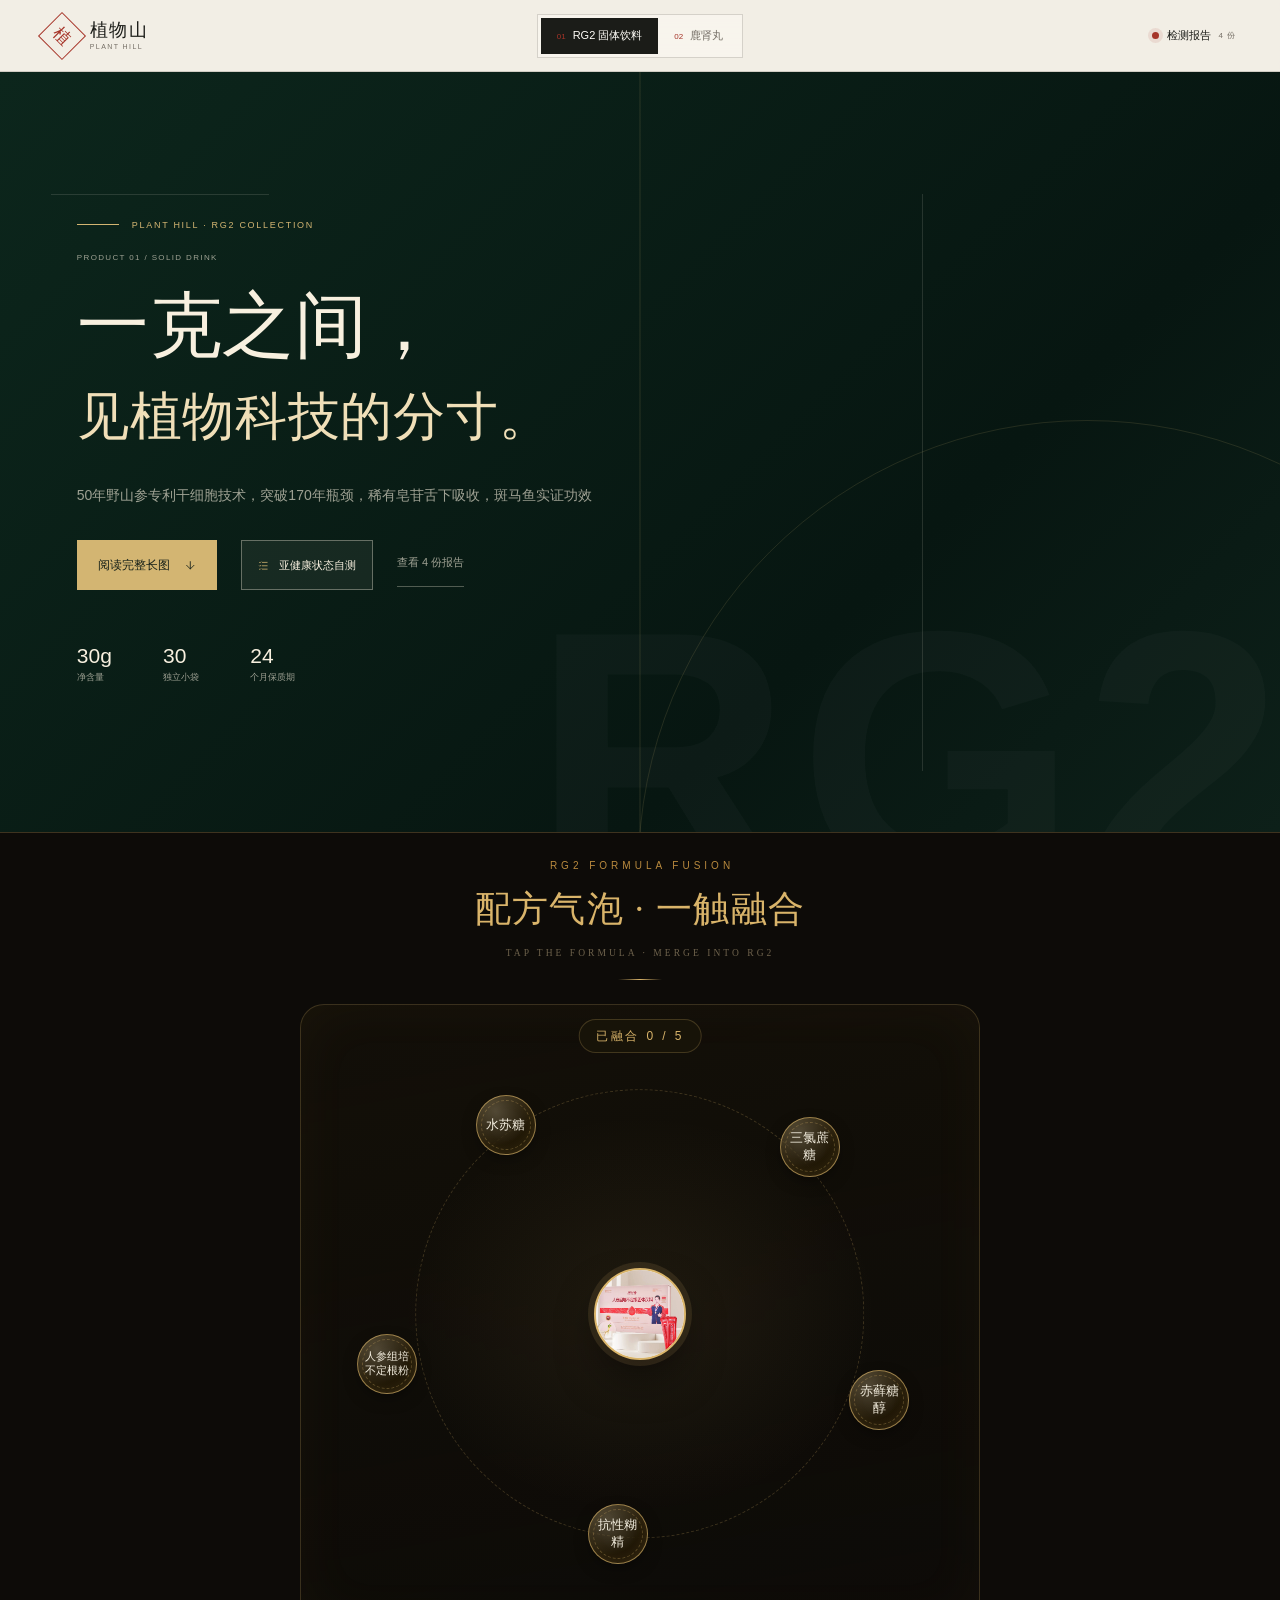
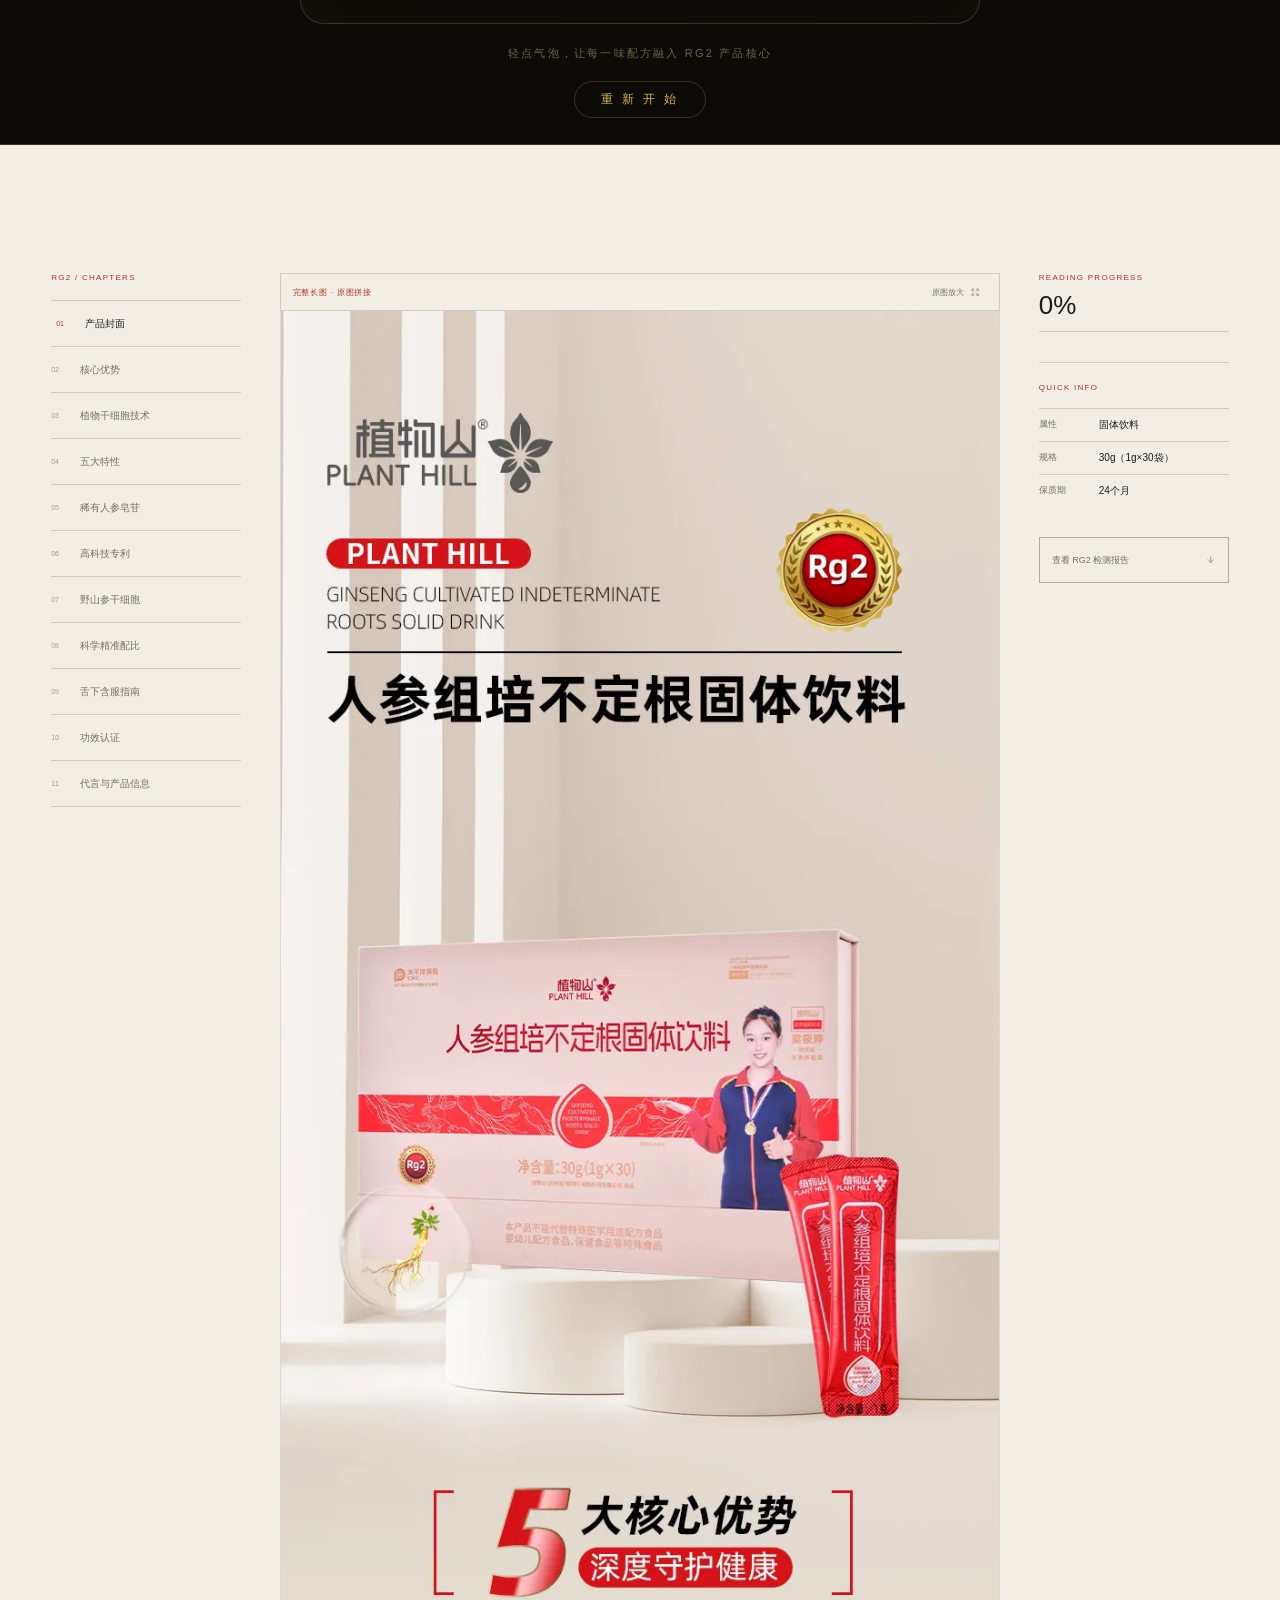
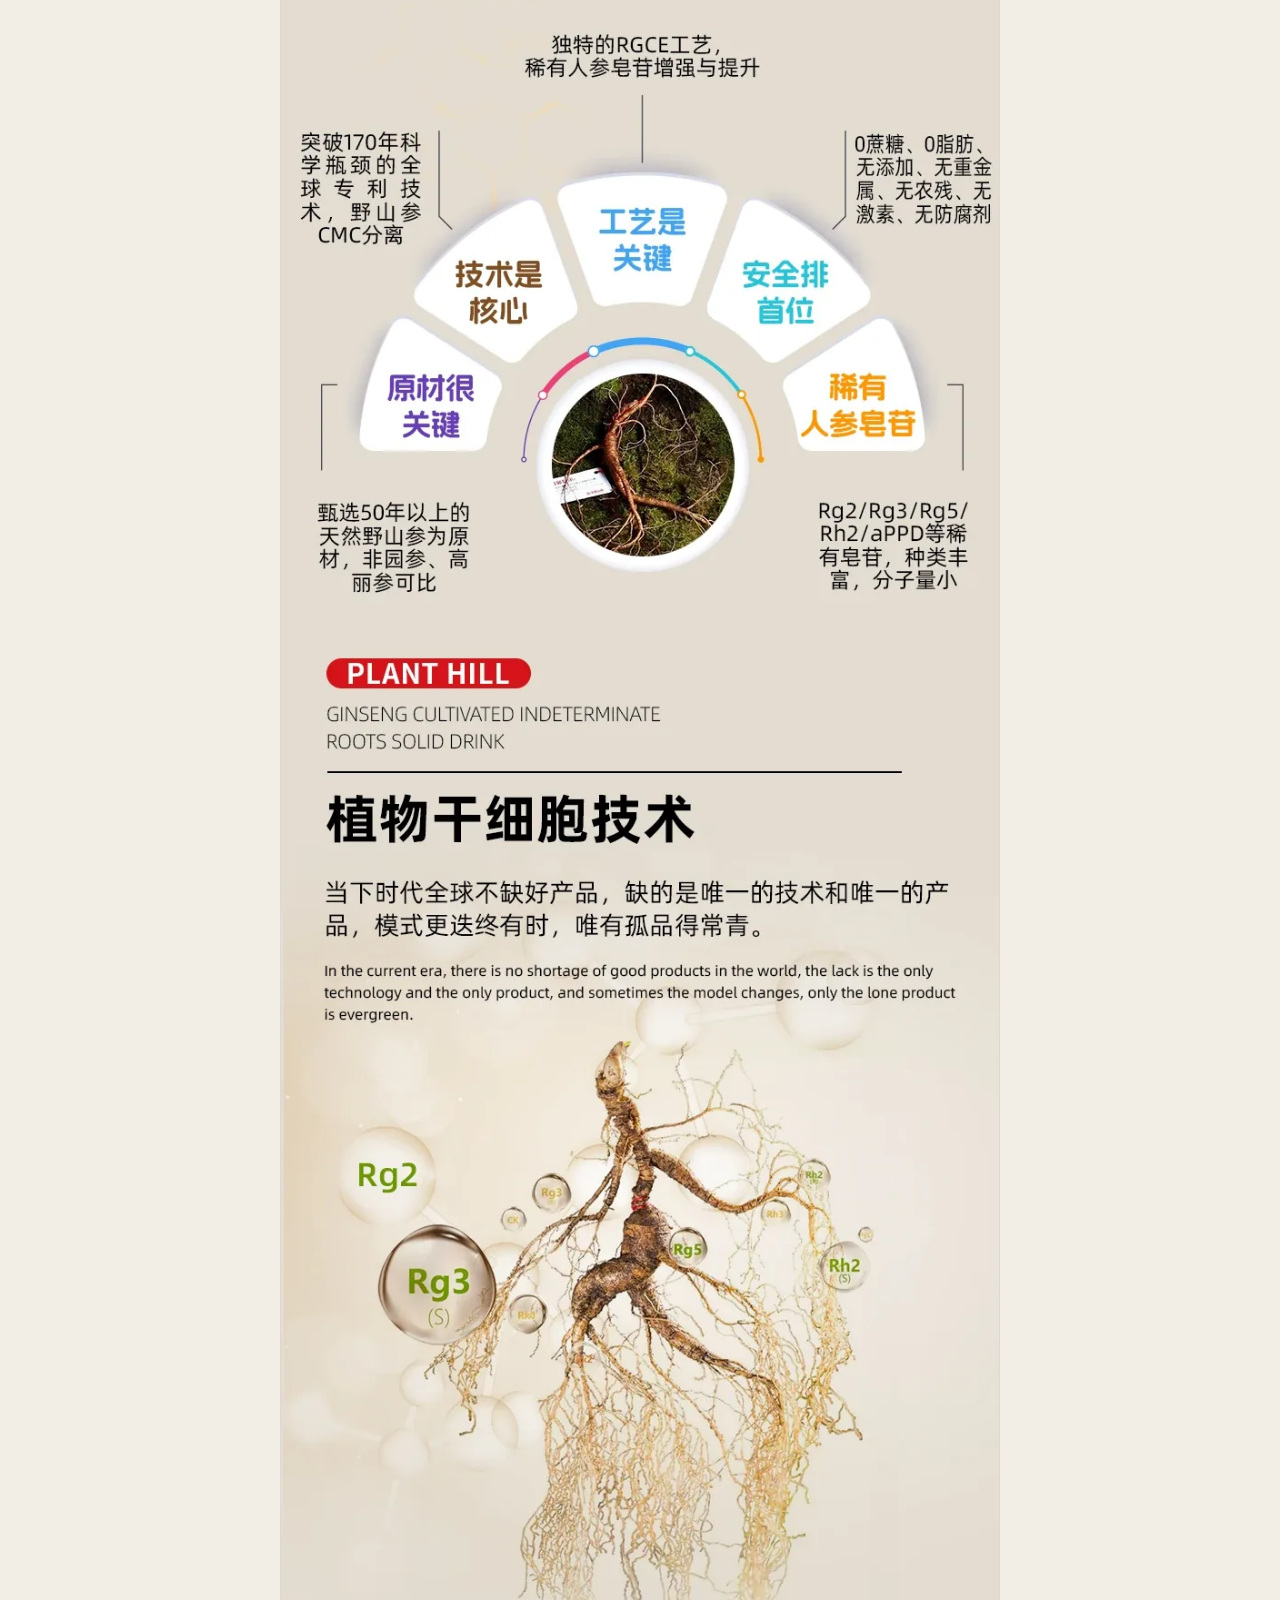
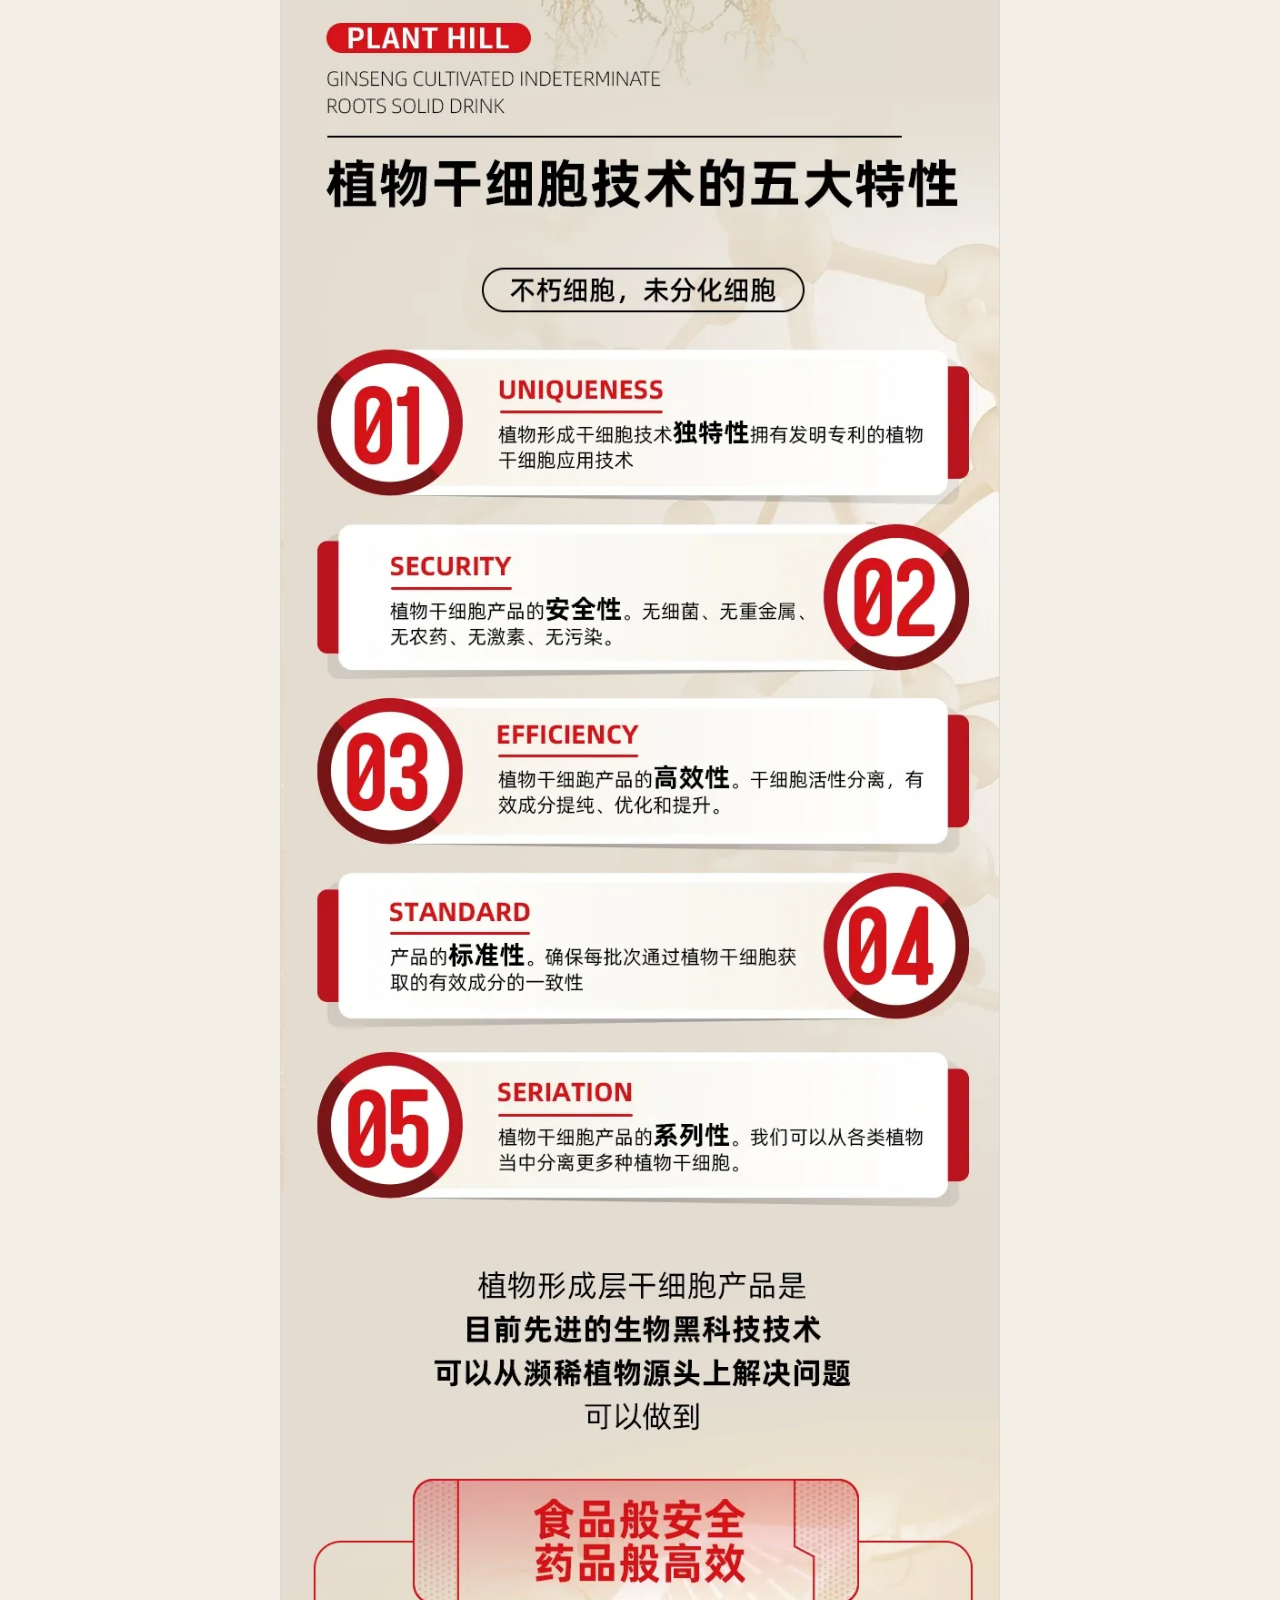
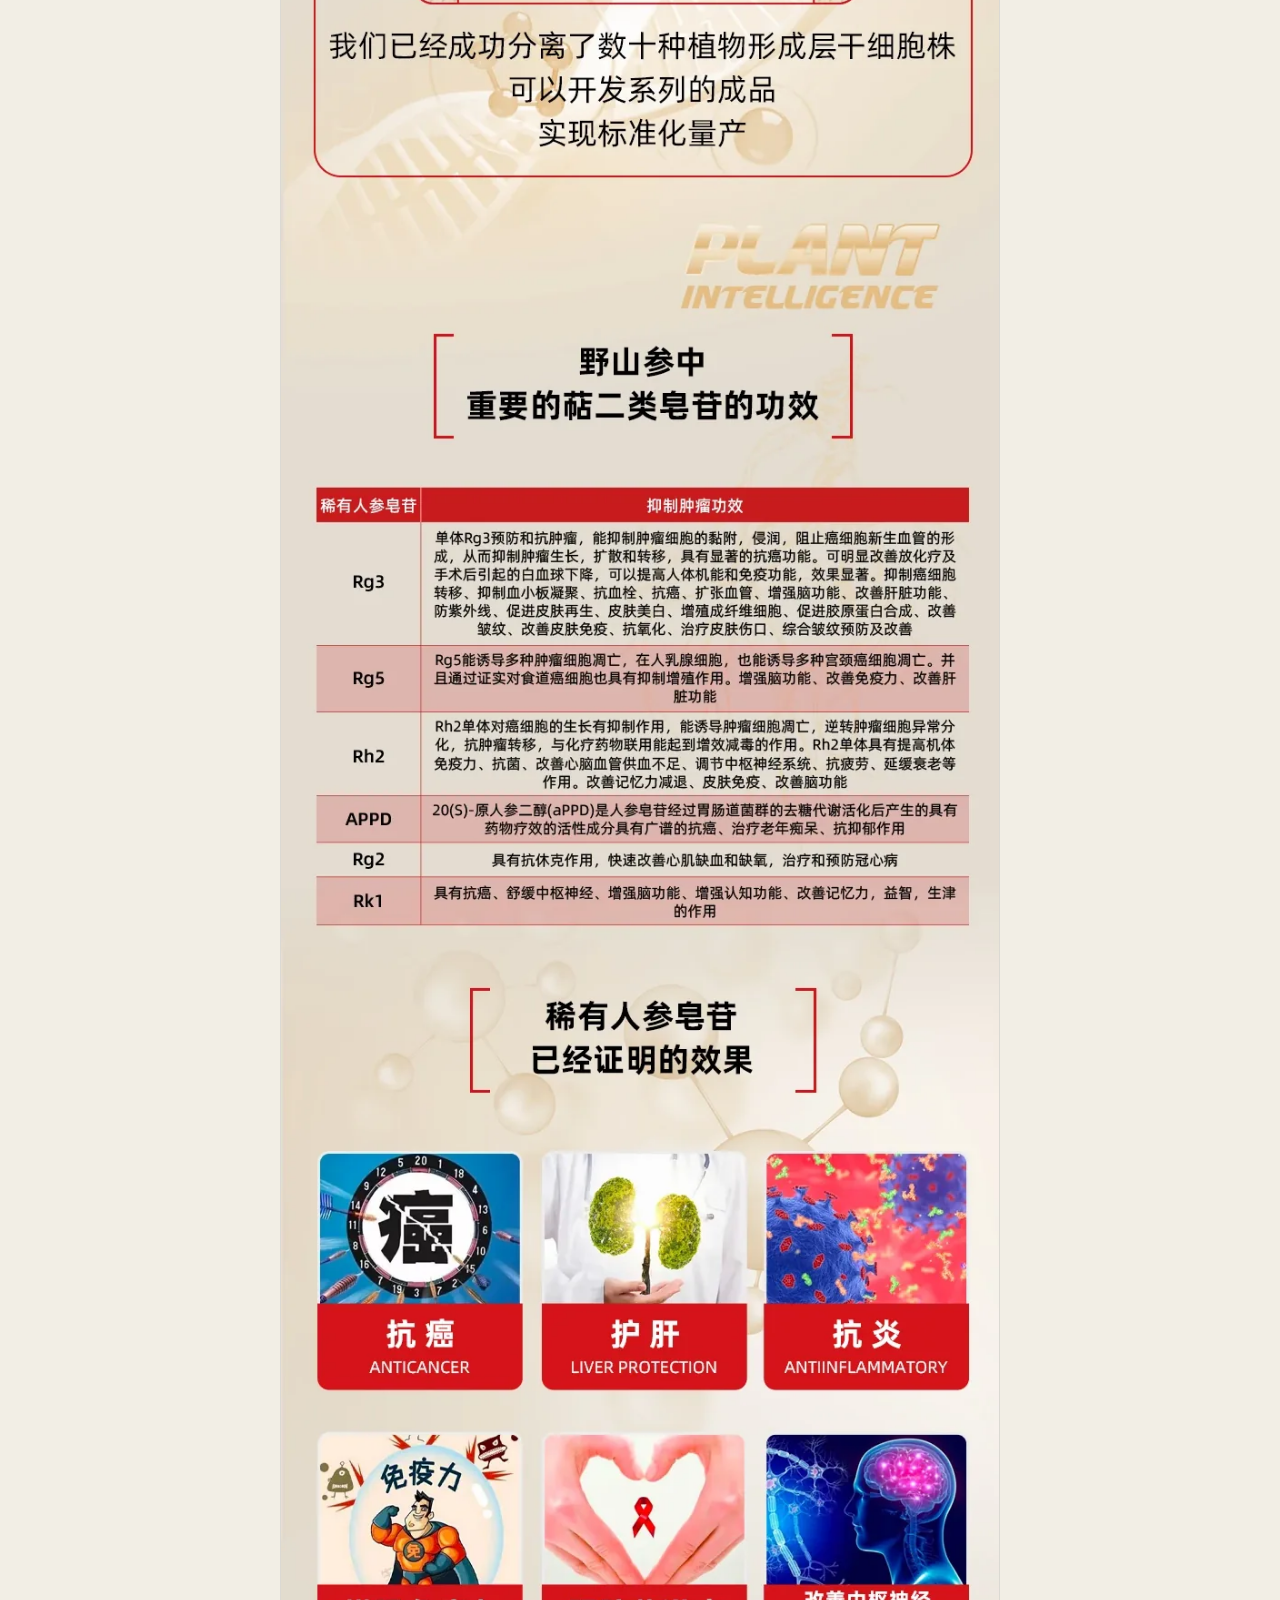
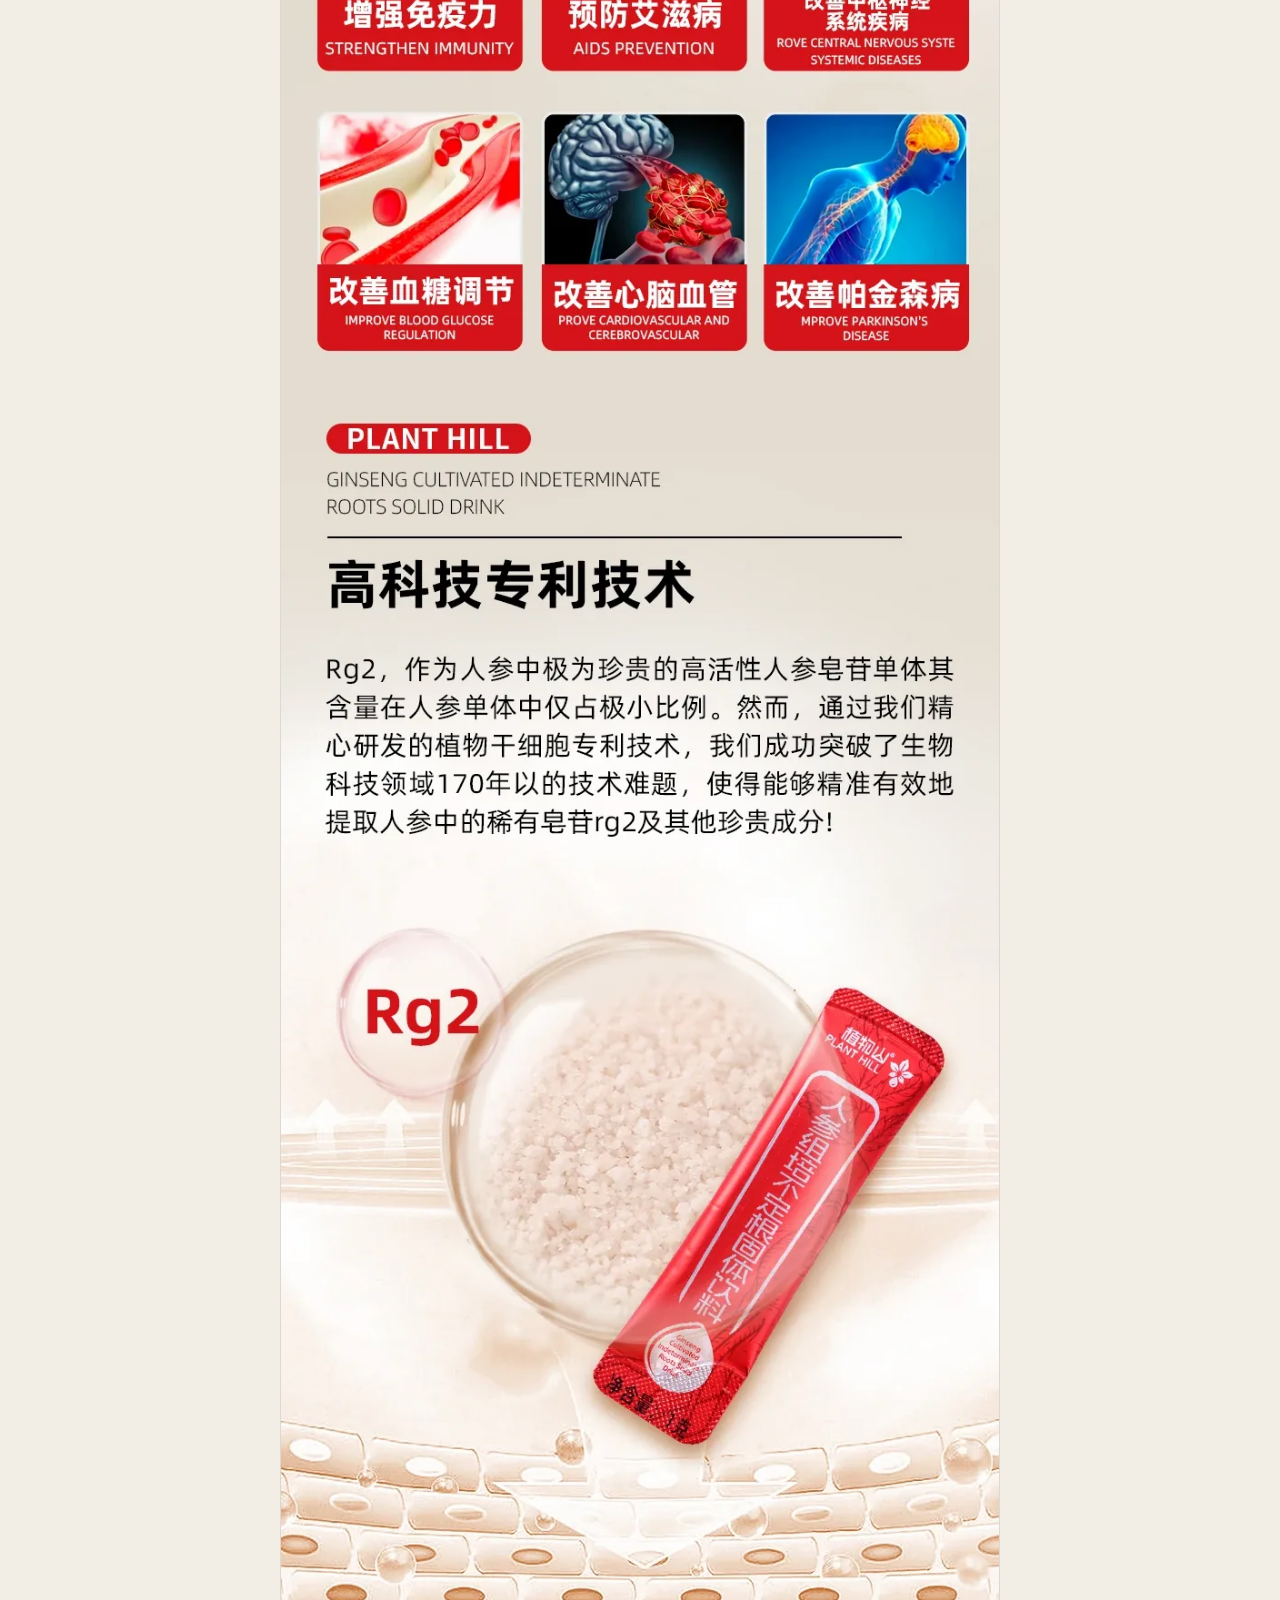
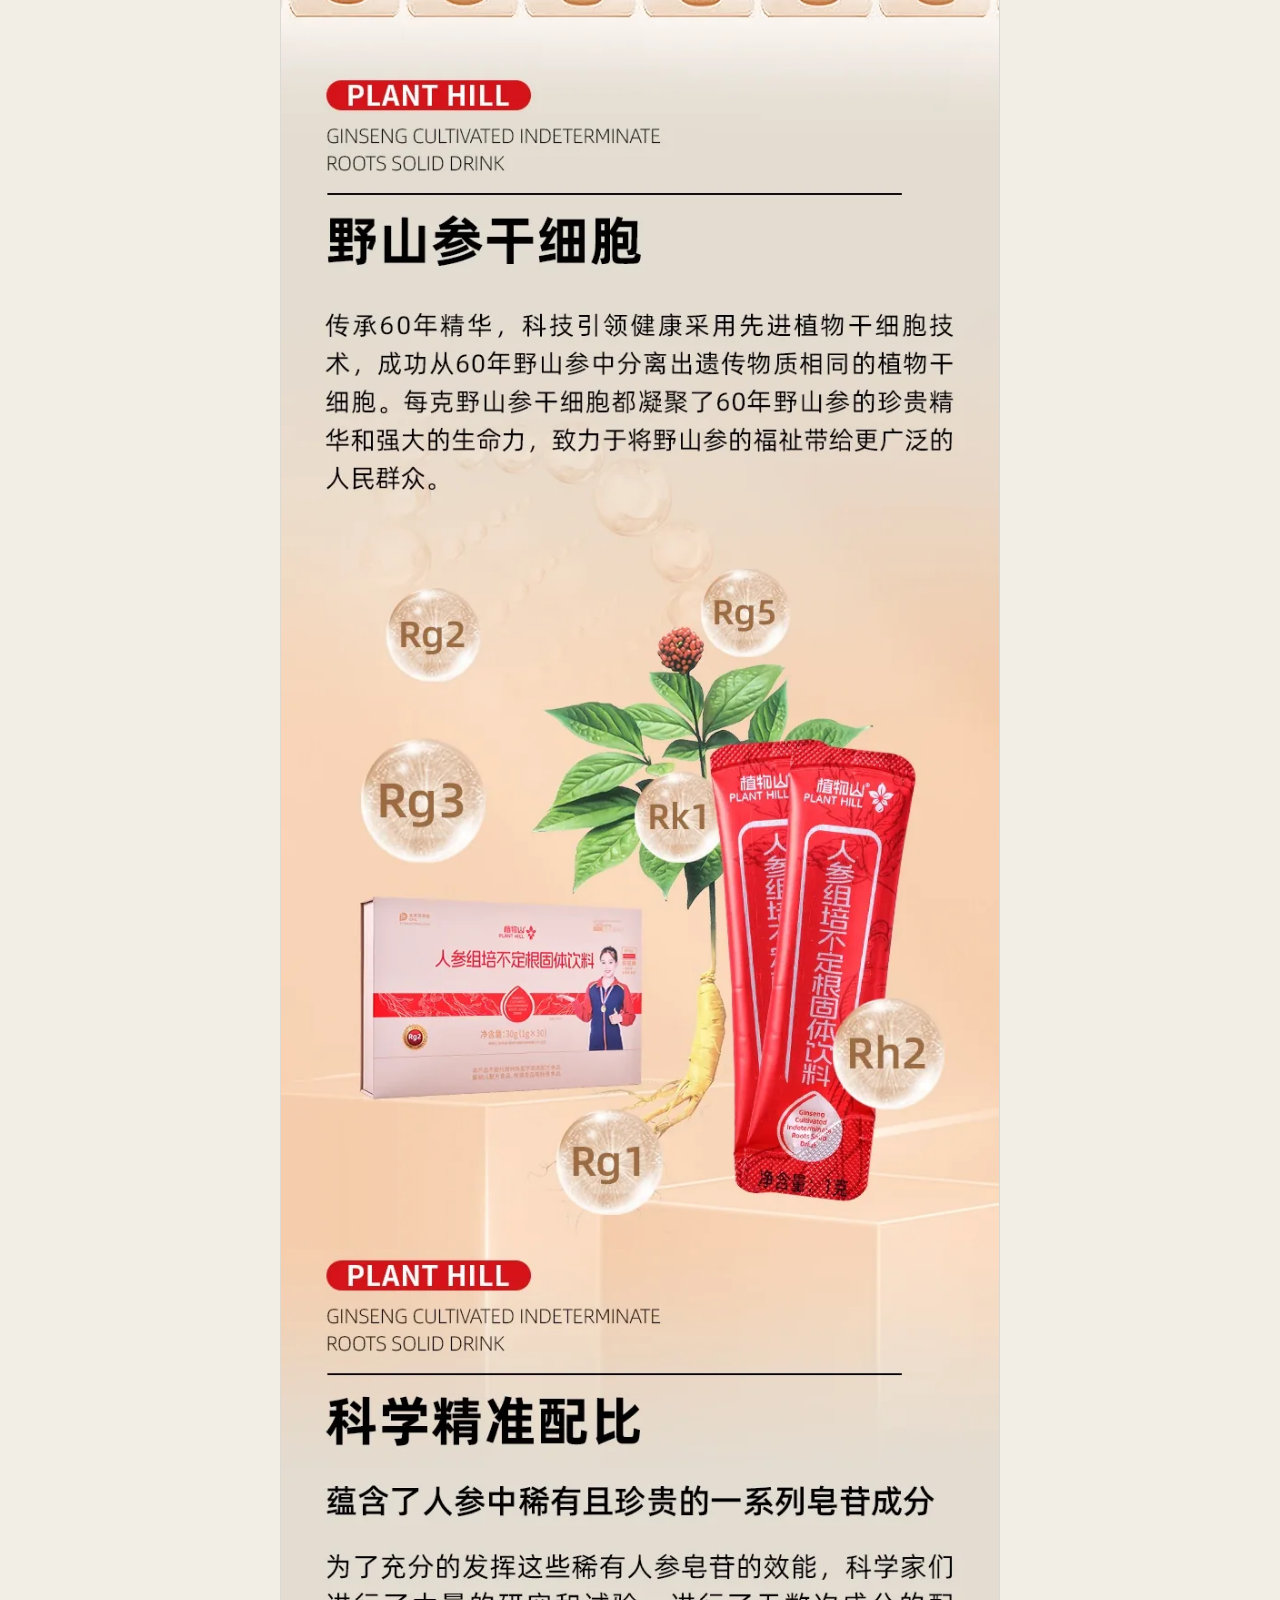
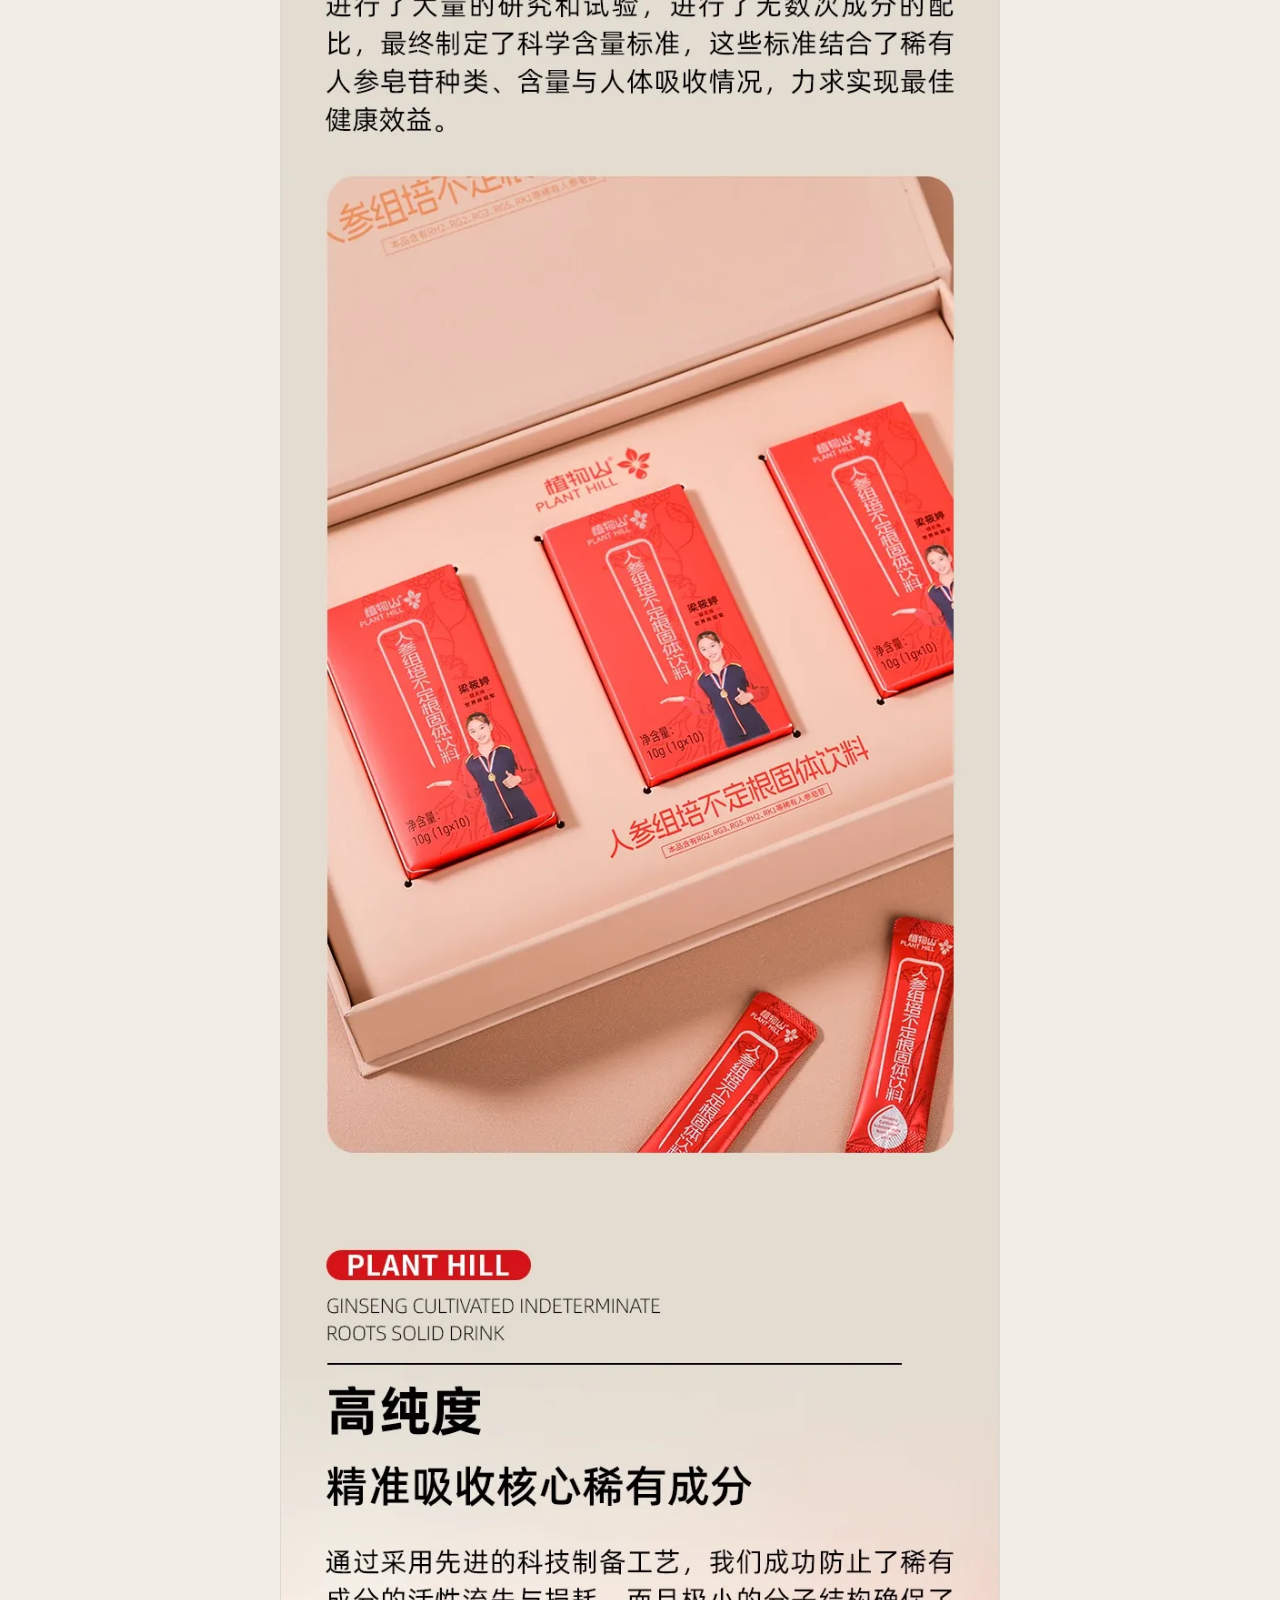
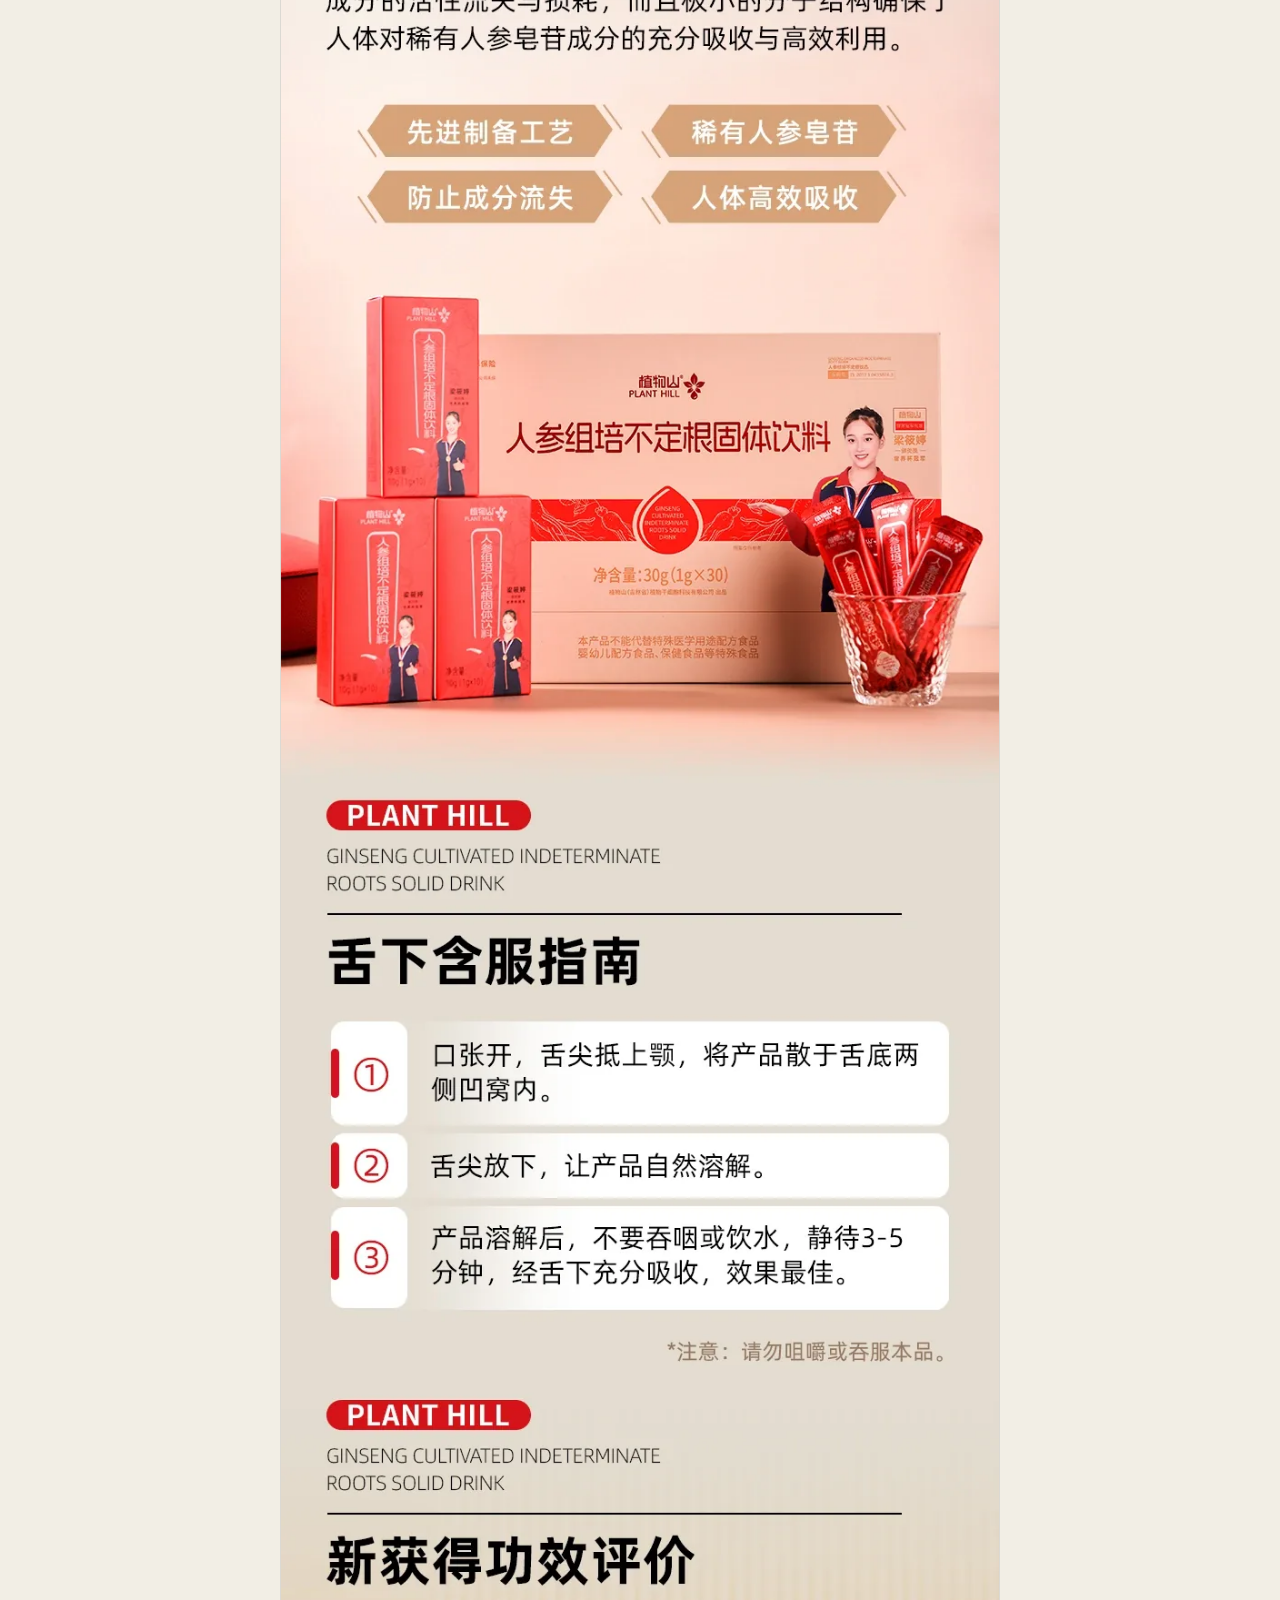
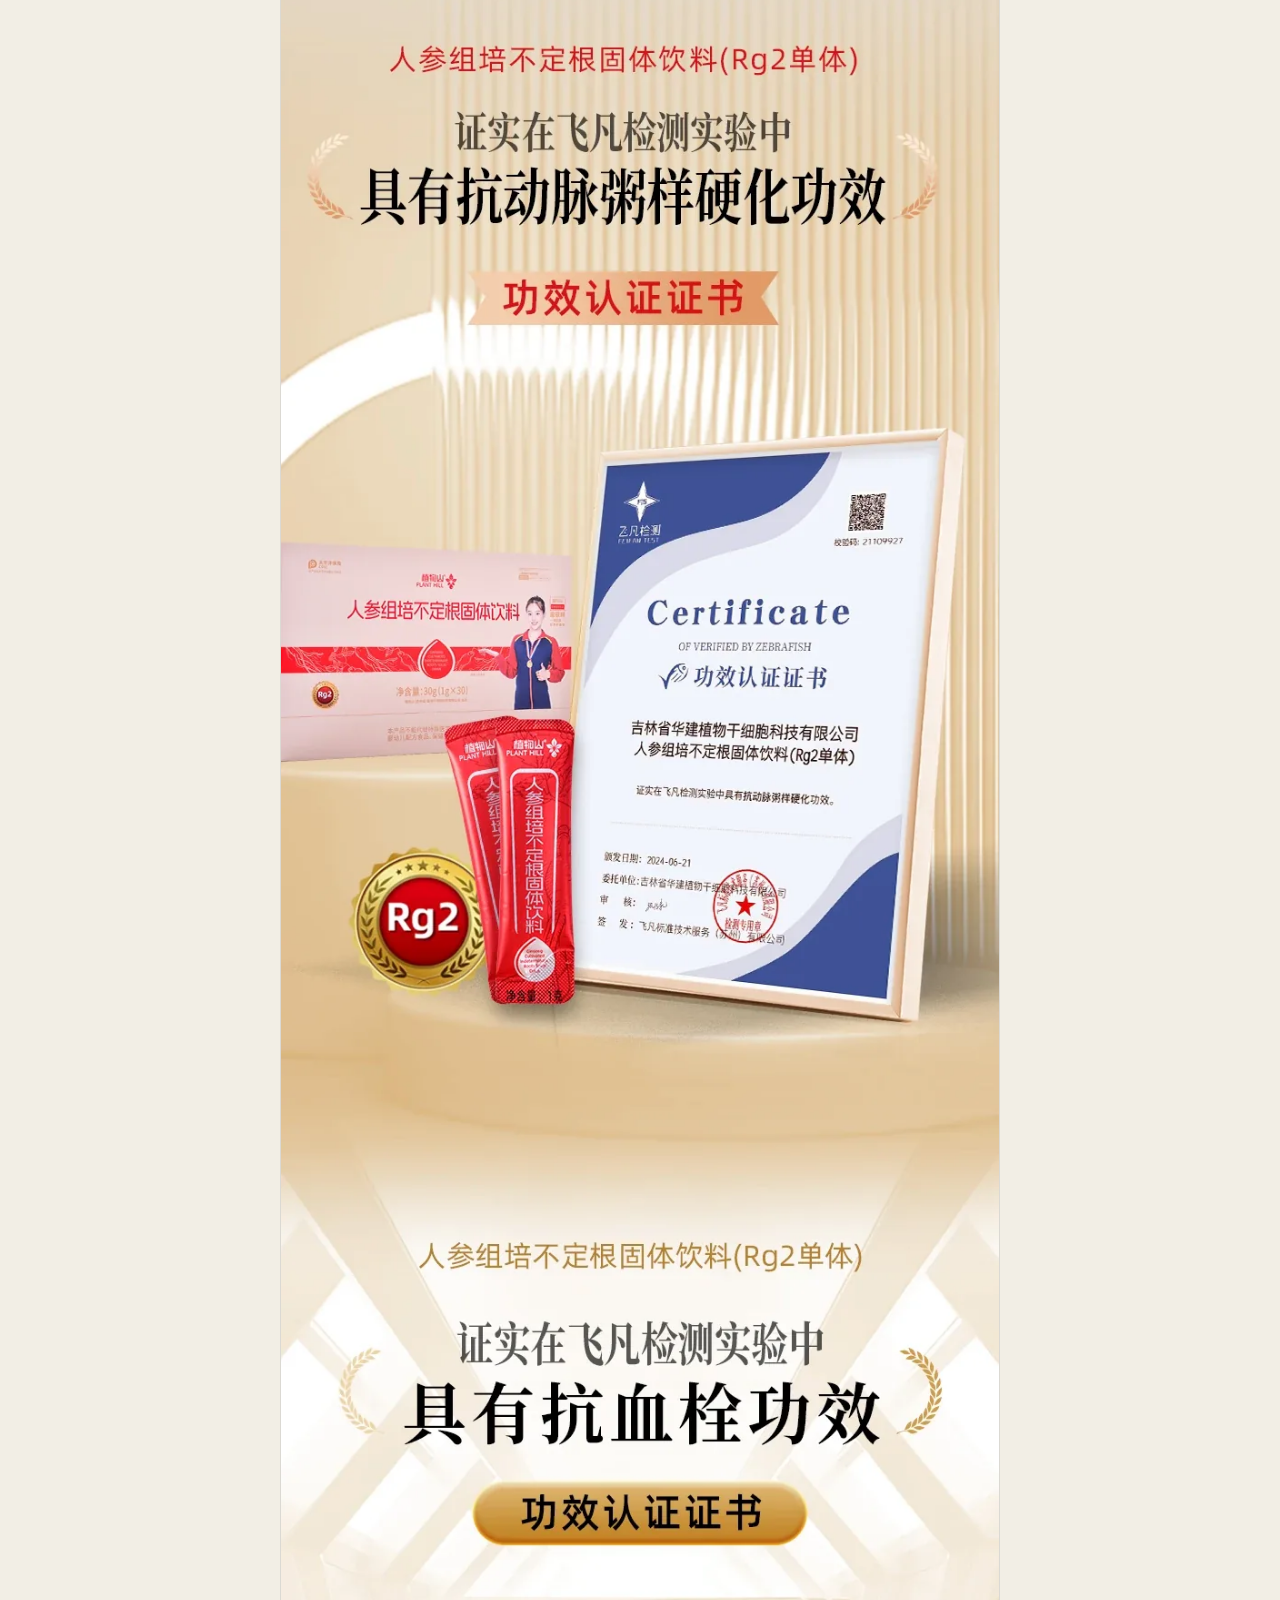
==== commit 50e40614: "更新: 长图切分加速加载(无缝拼接) + 成分气泡区固定(禁拖动/禁内部滚动)" ====
--- a/index.html
+++ b/index.html
@@ -71,7 +71,7 @@
           class="fusion-inline-frame"
           title="人参组培不定根固体饮料成分气泡融合"
           src="interaction/%E6%88%90%E5%88%86%E6%B0%94%E6%B3%A1%E8%9E%8D%E5%90%88%E7%BB%84%E4%BB%B6.html?product=rg2&amp;embed=1#rg2"
-          data-fusion-embed="rg2"
+          data-fusion-embed="rg2" scrolling="no"
           loading="lazy"
         ></iframe>
       </section>
@@ -111,8 +111,10 @@
               <button type="button" data-open-viewer="rg2">原图放大 <svg aria-hidden="true"><use href="#icon-expand"></use></svg></button>
             </div>
             <div class="long-stack" data-long-product="rg2" data-total-height="20789" tabindex="0" role="button" aria-label="打开 RG2 产品长图阅读器">
-              <img src="assets/long/rg2-01.webp" alt="人参组培不定根固体饮料产品长图上半部分" width="790" height="10395" loading="lazy" decoding="async">
-              <img src="assets/long/rg2-02.webp" alt="人参组培不定根固体饮料产品长图下半部分" width="790" height="10394" loading="lazy" decoding="async">
+              <img src="assets/long/rg2-01.webp" alt="人参组培不定根固体饮料产品长图第1段" width="790" height="5198" loading="lazy" decoding="async">
+              <img src="assets/long/rg2-02.webp" alt="人参组培不定根固体饮料产品长图第2段" width="790" height="5197" loading="lazy" decoding="async">
+              <img src="assets/long/rg2-03.webp" alt="人参组培不定根固体饮料产品长图第3段" width="790" height="5197" loading="lazy" decoding="async">
+              <img src="assets/long/rg2-04.webp" alt="人参组培不定根固体饮料产品长图第4段" width="790" height="5197" loading="lazy" decoding="async">
               <span class="long-open-hint"><svg aria-hidden="true"><use href="#icon-expand"></use></svg>点击放大</span>
             </div>
           </div>
@@ -203,7 +205,7 @@
           class="fusion-inline-frame"
           title="人参组培不定根鹿肾丸原料气泡融合"
           src="interaction/%E6%88%90%E5%88%86%E6%B0%94%E6%B3%A1%E8%9E%8D%E5%90%88%E7%BB%84%E4%BB%B6.html?product=lushen&amp;embed=1#lushen"
-          data-fusion-embed="lushen"
+          data-fusion-embed="lushen" scrolling="no"
           loading="lazy"
         ></iframe>
       </section>
@@ -240,7 +242,9 @@
               <button type="button" data-open-viewer="lushen">原图放大 <svg aria-hidden="true"><use href="#icon-expand"></use></svg></button>
             </div>
             <div class="long-stack" data-long-product="lushen" data-total-height="11874" tabindex="0" role="button" aria-label="打开鹿肾丸产品长图阅读器">
-              <img src="assets/long/lushen-complete.webp" alt="人参组培不定根鹿肾丸完整产品长图" width="790" height="11874" loading="lazy" decoding="async">
+              <img src="assets/long/lushen-01.webp" alt="人参组培不定根鹿肾丸产品长图第1段" width="790" height="3958" loading="lazy" decoding="async">
+              <img src="assets/long/lushen-02.webp" alt="人参组培不定根鹿肾丸产品长图第2段" width="790" height="3958" loading="lazy" decoding="async">
+              <img src="assets/long/lushen-03.webp" alt="人参组培不定根鹿肾丸产品长图第3段" width="790" height="3958" loading="lazy" decoding="async">
               <span class="long-open-hint"><svg aria-hidden="true"><use href="#icon-expand"></use></svg>点击放大</span>
             </div>
           </div>
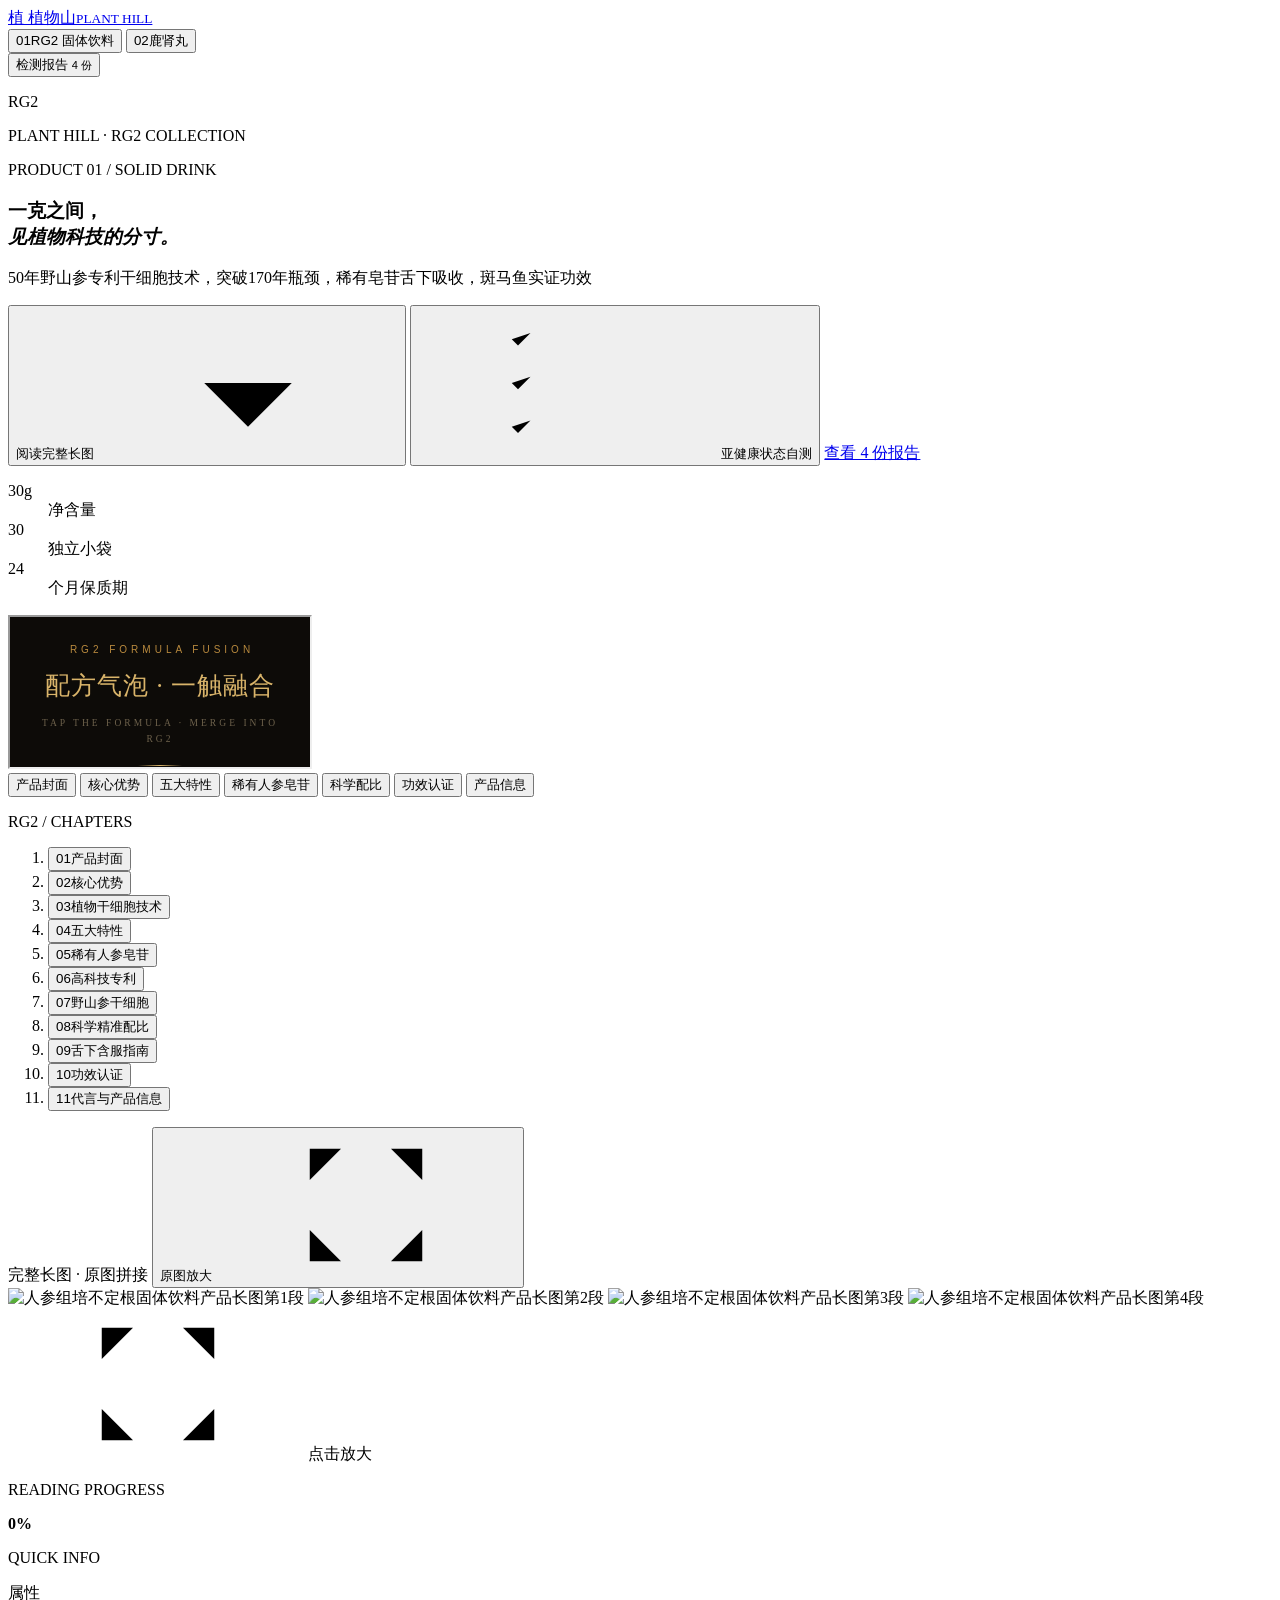
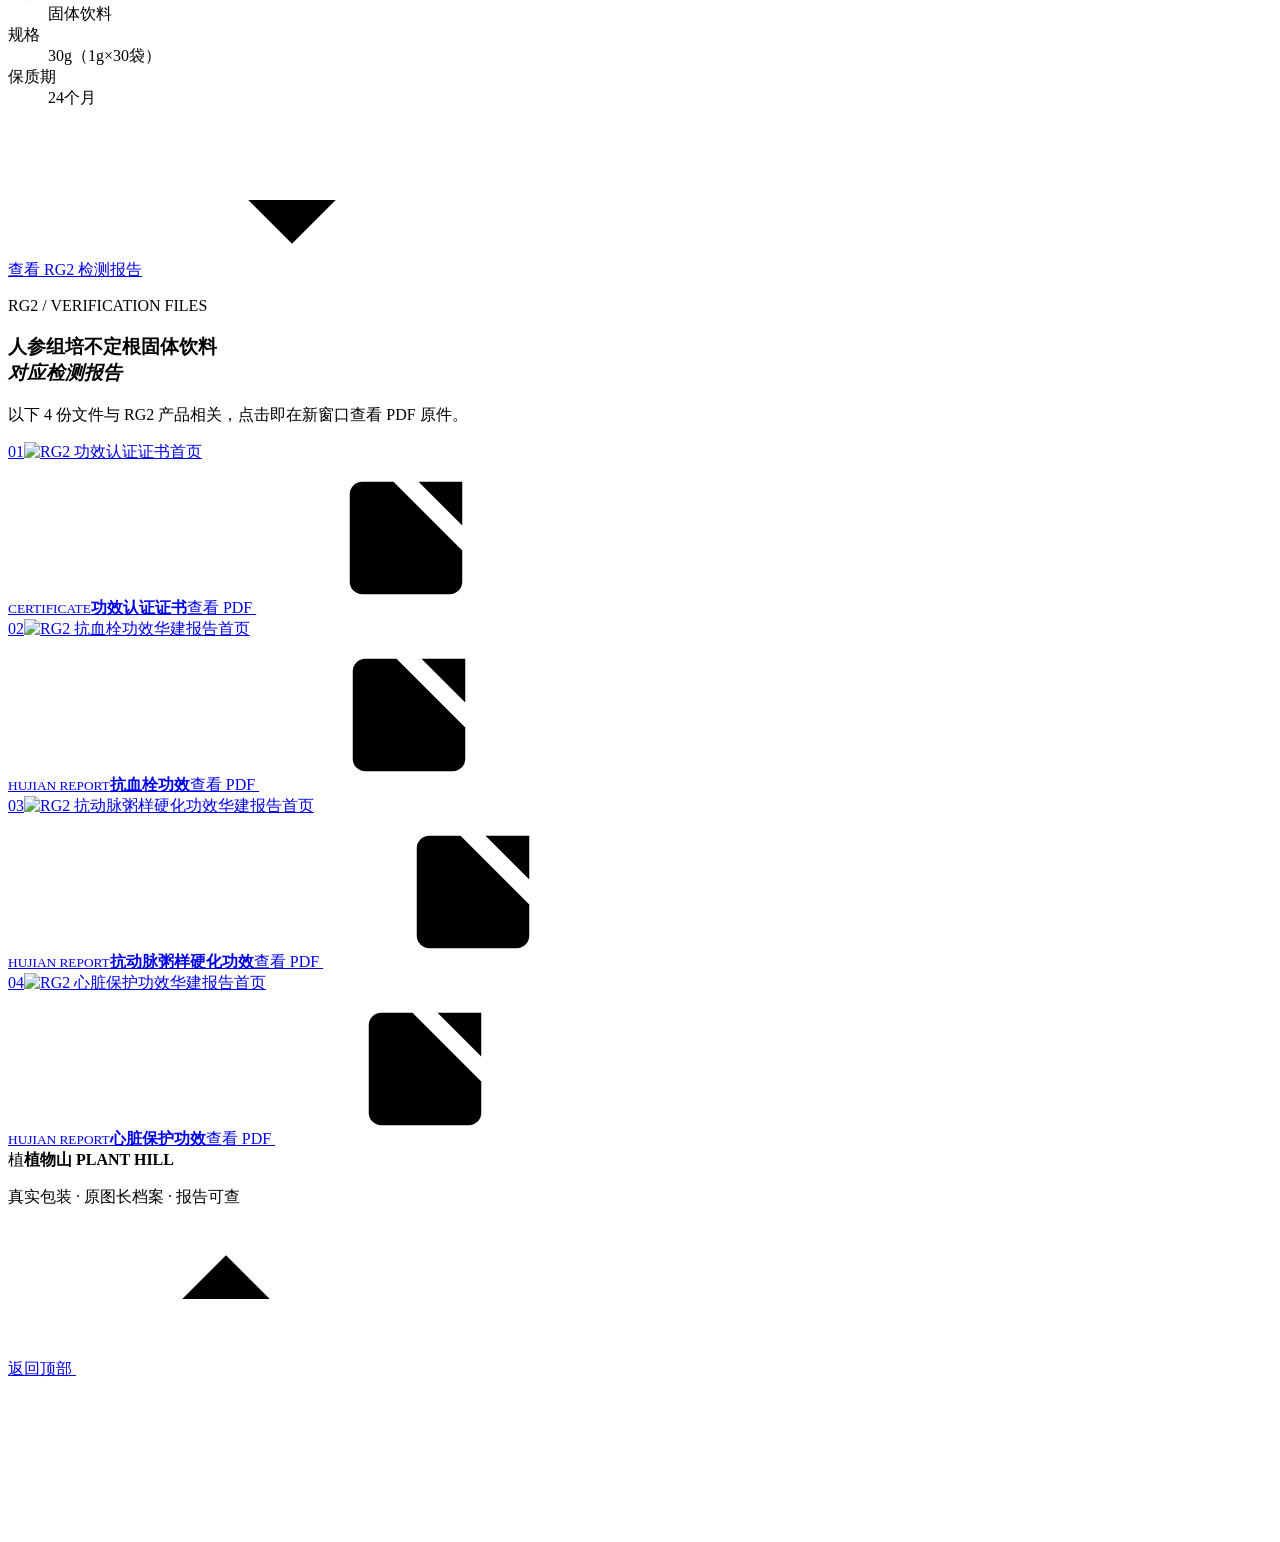
==== commit 8fd39535: "优化: index.html 资源接入 jsDelivr CDN(国内加速)" ====
--- a/index.html
+++ b/index.html
@@ -6,8 +6,8 @@
   <meta name="theme-color" content="#f2eee5">
   <meta name="description" content="植物山两款产品独立展示，顶部切换产品，完整原产品长图与对应检测报告。">
   <title>植物山 PLANT HILL｜产品长图档案</title>
-  <link rel="icon" href="favicon.svg" type="image/svg+xml">
-  <link rel="stylesheet" href="product-reader.css">
+  <link rel="icon" href="https://cdn.jsdelivr.net/gh/ladchen/plant-hill@latest/favicon.svg" type="image/svg+xml">
+  <link rel="stylesheet" href="https://cdn.jsdelivr.net/gh/ladchen/plant-hill@latest/product-reader.css">
 </head>
 <body data-active-product="rg2">
   <div class="read-progress" aria-hidden="true"><span></span></div>
@@ -111,10 +111,10 @@
               <button type="button" data-open-viewer="rg2">原图放大 <svg aria-hidden="true"><use href="#icon-expand"></use></svg></button>
             </div>
             <div class="long-stack" data-long-product="rg2" data-total-height="20789" tabindex="0" role="button" aria-label="打开 RG2 产品长图阅读器">
-              <img src="assets/long/rg2-01.webp" alt="人参组培不定根固体饮料产品长图第1段" width="790" height="5198" loading="lazy" decoding="async">
-              <img src="assets/long/rg2-02.webp" alt="人参组培不定根固体饮料产品长图第2段" width="790" height="5197" loading="lazy" decoding="async">
-              <img src="assets/long/rg2-03.webp" alt="人参组培不定根固体饮料产品长图第3段" width="790" height="5197" loading="lazy" decoding="async">
-              <img src="assets/long/rg2-04.webp" alt="人参组培不定根固体饮料产品长图第4段" width="790" height="5197" loading="lazy" decoding="async">
+              <img src="https://cdn.jsdelivr.net/gh/ladchen/plant-hill@latest/assets/long/rg2-01.webp" alt="人参组培不定根固体饮料产品长图第1段" width="790" height="5198" loading="lazy" decoding="async">
+              <img src="https://cdn.jsdelivr.net/gh/ladchen/plant-hill@latest/assets/long/rg2-02.webp" alt="人参组培不定根固体饮料产品长图第2段" width="790" height="5197" loading="lazy" decoding="async">
+              <img src="https://cdn.jsdelivr.net/gh/ladchen/plant-hill@latest/assets/long/rg2-03.webp" alt="人参组培不定根固体饮料产品长图第3段" width="790" height="5197" loading="lazy" decoding="async">
+              <img src="https://cdn.jsdelivr.net/gh/ladchen/plant-hill@latest/assets/long/rg2-04.webp" alt="人参组培不定根固体饮料产品长图第4段" width="790" height="5197" loading="lazy" decoding="async">
               <span class="long-open-hint"><svg aria-hidden="true"><use href="#icon-expand"></use></svg>点击放大</span>
             </div>
           </div>
@@ -147,20 +147,20 @@
           </div>
         </header>
         <div class="report-grid report-grid--four">
-          <a class="report-card" href="assets/reports/功效认证证书.pdf" target="_blank" rel="noopener">
-            <span class="report-no">01</span><img src="assets/reports/report-thumb-2.webp" alt="RG2 功效认证证书首页" loading="lazy">
+          <a class="report-card" href="https://cdn.jsdelivr.net/gh/ladchen/plant-hill@latest/assets/reports/功效认证证书.pdf" target="_blank" rel="noopener">
+            <span class="report-no">01</span><img src="https://cdn.jsdelivr.net/gh/ladchen/plant-hill@latest/assets/reports/report-thumb-2.webp" alt="RG2 功效认证证书首页" loading="lazy">
             <div><small>CERTIFICATE</small><strong>功效认证证书</strong><span>查看 PDF <svg aria-hidden="true"><use href="#icon-open"></use></svg></span></div>
           </a>
-          <a class="report-card" href="assets/reports/华建报告-抗血栓功效.pdf" target="_blank" rel="noopener">
-            <span class="report-no">02</span><img src="assets/reports/report-thumb-4.webp" alt="RG2 抗血栓功效华建报告首页" loading="lazy">
+          <a class="report-card" href="https://cdn.jsdelivr.net/gh/ladchen/plant-hill@latest/assets/reports/华建报告-抗血栓功效.pdf" target="_blank" rel="noopener">
+            <span class="report-no">02</span><img src="https://cdn.jsdelivr.net/gh/ladchen/plant-hill@latest/assets/reports/report-thumb-4.webp" alt="RG2 抗血栓功效华建报告首页" loading="lazy">
             <div><small>HUJIAN REPORT</small><strong>抗血栓功效</strong><span>查看 PDF <svg aria-hidden="true"><use href="#icon-open"></use></svg></span></div>
           </a>
-          <a class="report-card" href="assets/reports/华建报告-抗动脉粥样硬化功效.pdf" target="_blank" rel="noopener">
-            <span class="report-no">03</span><img src="assets/reports/report-thumb-5.webp" alt="RG2 抗动脉粥样硬化功效华建报告首页" loading="lazy">
+          <a class="report-card" href="https://cdn.jsdelivr.net/gh/ladchen/plant-hill@latest/assets/reports/华建报告-抗动脉粥样硬化功效.pdf" target="_blank" rel="noopener">
+            <span class="report-no">03</span><img src="https://cdn.jsdelivr.net/gh/ladchen/plant-hill@latest/assets/reports/report-thumb-5.webp" alt="RG2 抗动脉粥样硬化功效华建报告首页" loading="lazy">
             <div><small>HUJIAN REPORT</small><strong>抗动脉粥样硬化功效</strong><span>查看 PDF <svg aria-hidden="true"><use href="#icon-open"></use></svg></span></div>
           </a>
-          <a class="report-card" href="assets/reports/华建报告-心脏保护功效.pdf" target="_blank" rel="noopener">
-            <span class="report-no">04</span><img src="assets/reports/report-thumb-6.webp" alt="RG2 心脏保护功效华建报告首页" loading="lazy">
+          <a class="report-card" href="https://cdn.jsdelivr.net/gh/ladchen/plant-hill@latest/assets/reports/华建报告-心脏保护功效.pdf" target="_blank" rel="noopener">
+            <span class="report-no">04</span><img src="https://cdn.jsdelivr.net/gh/ladchen/plant-hill@latest/assets/reports/report-thumb-6.webp" alt="RG2 心脏保护功效华建报告首页" loading="lazy">
             <div><small>HUJIAN REPORT</small><strong>心脏保护功效</strong><span>查看 PDF <svg aria-hidden="true"><use href="#icon-open"></use></svg></span></div>
           </a>
         </div>
@@ -242,9 +242,9 @@
               <button type="button" data-open-viewer="lushen">原图放大 <svg aria-hidden="true"><use href="#icon-expand"></use></svg></button>
             </div>
             <div class="long-stack" data-long-product="lushen" data-total-height="11874" tabindex="0" role="button" aria-label="打开鹿肾丸产品长图阅读器">
-              <img src="assets/long/lushen-01.webp" alt="人参组培不定根鹿肾丸产品长图第1段" width="790" height="3958" loading="lazy" decoding="async">
-              <img src="assets/long/lushen-02.webp" alt="人参组培不定根鹿肾丸产品长图第2段" width="790" height="3958" loading="lazy" decoding="async">
-              <img src="assets/long/lushen-03.webp" alt="人参组培不定根鹿肾丸产品长图第3段" width="790" height="3958" loading="lazy" decoding="async">
+              <img src="https://cdn.jsdelivr.net/gh/ladchen/plant-hill@latest/assets/long/lushen-01.webp" alt="人参组培不定根鹿肾丸产品长图第1段" width="790" height="3958" loading="lazy" decoding="async">
+              <img src="https://cdn.jsdelivr.net/gh/ladchen/plant-hill@latest/assets/long/lushen-02.webp" alt="人参组培不定根鹿肾丸产品长图第2段" width="790" height="3958" loading="lazy" decoding="async">
+              <img src="https://cdn.jsdelivr.net/gh/ladchen/plant-hill@latest/assets/long/lushen-03.webp" alt="人参组培不定根鹿肾丸产品长图第3段" width="790" height="3958" loading="lazy" decoding="async">
               <span class="long-open-hint"><svg aria-hidden="true"><use href="#icon-expand"></use></svg>点击放大</span>
             </div>
           </div>
@@ -277,16 +277,16 @@
           </div>
         </header>
         <div class="report-grid report-grid--three">
-          <a class="report-card" href="assets/reports/SGS综合检测报告.pdf" target="_blank" rel="noopener">
-            <span class="report-no">01</span><img src="assets/reports/report-thumb-1.webp" alt="鹿肾丸 SGS 综合检测报告首页" loading="lazy">
+          <a class="report-card" href="https://cdn.jsdelivr.net/gh/ladchen/plant-hill@latest/assets/reports/SGS综合检测报告.pdf" target="_blank" rel="noopener">
+            <span class="report-no">01</span><img src="https://cdn.jsdelivr.net/gh/ladchen/plant-hill@latest/assets/reports/report-thumb-1.webp" alt="鹿肾丸 SGS 综合检测报告首页" loading="lazy">
             <div><small>SGS / COMPREHENSIVE</small><strong>SGS 综合检测</strong><span>查看 PDF <svg aria-hidden="true"><use href="#icon-open"></use></svg></span></div>
           </a>
-          <a class="report-card" href="assets/reports/企业标准备案.pdf" target="_blank" rel="noopener">
-            <span class="report-no">02</span><img src="assets/reports/report-thumb-3.webp" alt="鹿肾丸企业标准备案首页" loading="lazy">
+          <a class="report-card" href="https://cdn.jsdelivr.net/gh/ladchen/plant-hill@latest/assets/reports/企业标准备案.pdf" target="_blank" rel="noopener">
+            <span class="report-no">02</span><img src="https://cdn.jsdelivr.net/gh/ladchen/plant-hill@latest/assets/reports/report-thumb-3.webp" alt="鹿肾丸企业标准备案首页" loading="lazy">
             <div><small>STANDARD</small><strong>企业标准备案</strong><span>查看 PDF <svg aria-hidden="true"><use href="#icon-open"></use></svg></span></div>
           </a>
-          <a class="report-card" href="assets/reports/生产批次检测报告.pdf" target="_blank" rel="noopener">
-            <span class="report-no">03</span><img src="assets/reports/report-thumb-7.webp" alt="鹿肾丸生产批次检测报告首页" loading="lazy">
+          <a class="report-card" href="https://cdn.jsdelivr.net/gh/ladchen/plant-hill@latest/assets/reports/生产批次检测报告.pdf" target="_blank" rel="noopener">
+            <span class="report-no">03</span><img src="https://cdn.jsdelivr.net/gh/ladchen/plant-hill@latest/assets/reports/report-thumb-7.webp" alt="鹿肾丸生产批次检测报告首页" loading="lazy">
             <div><small>BATCH REPORT</small><strong>生产批次检测报告</strong><span>查看 PDF <svg aria-hidden="true"><use href="#icon-open"></use></svg></span></div>
           </a>
         </div>
@@ -417,6 +417,6 @@
     </symbol>
   </svg>
 
-  <script src="product-reader.js"></script>
+  <script src="https://cdn.jsdelivr.net/gh/ladchen/plant-hill@latest/product-reader.js"></script>
 </body>
 </html>
